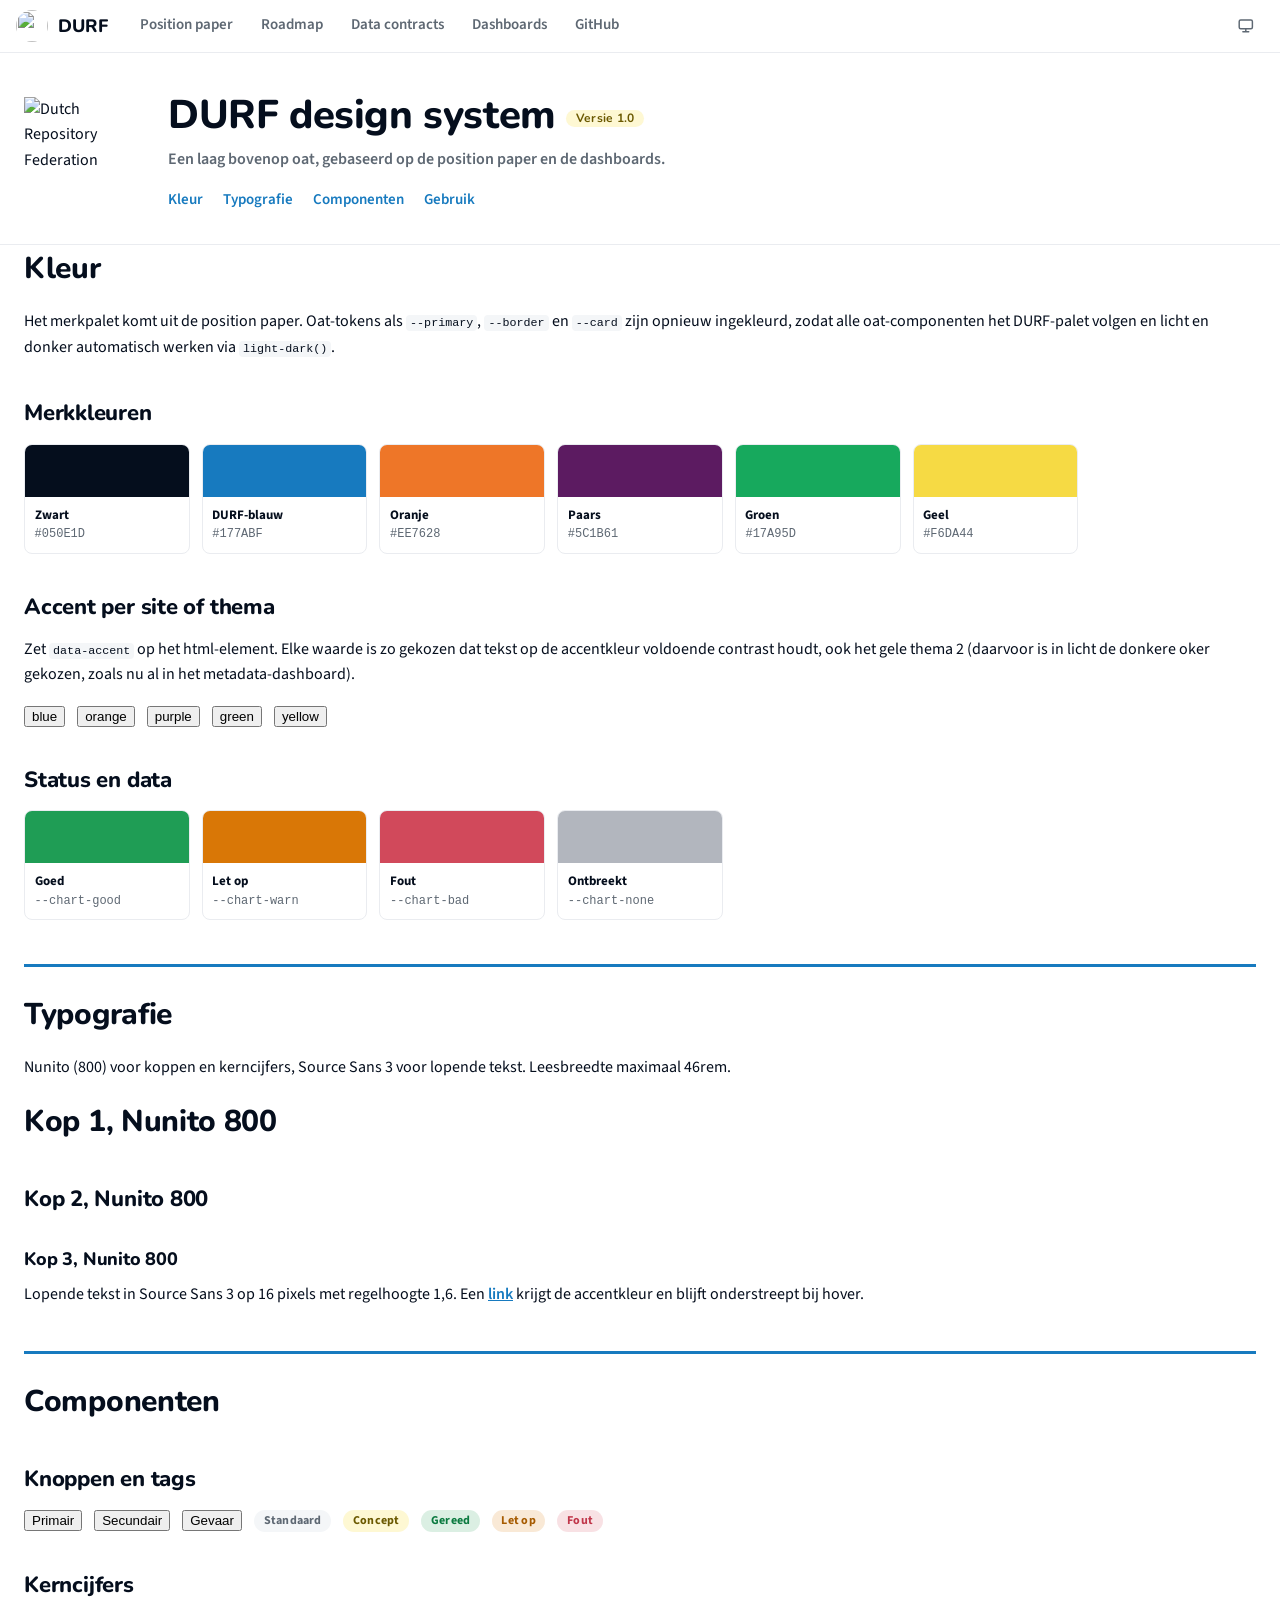
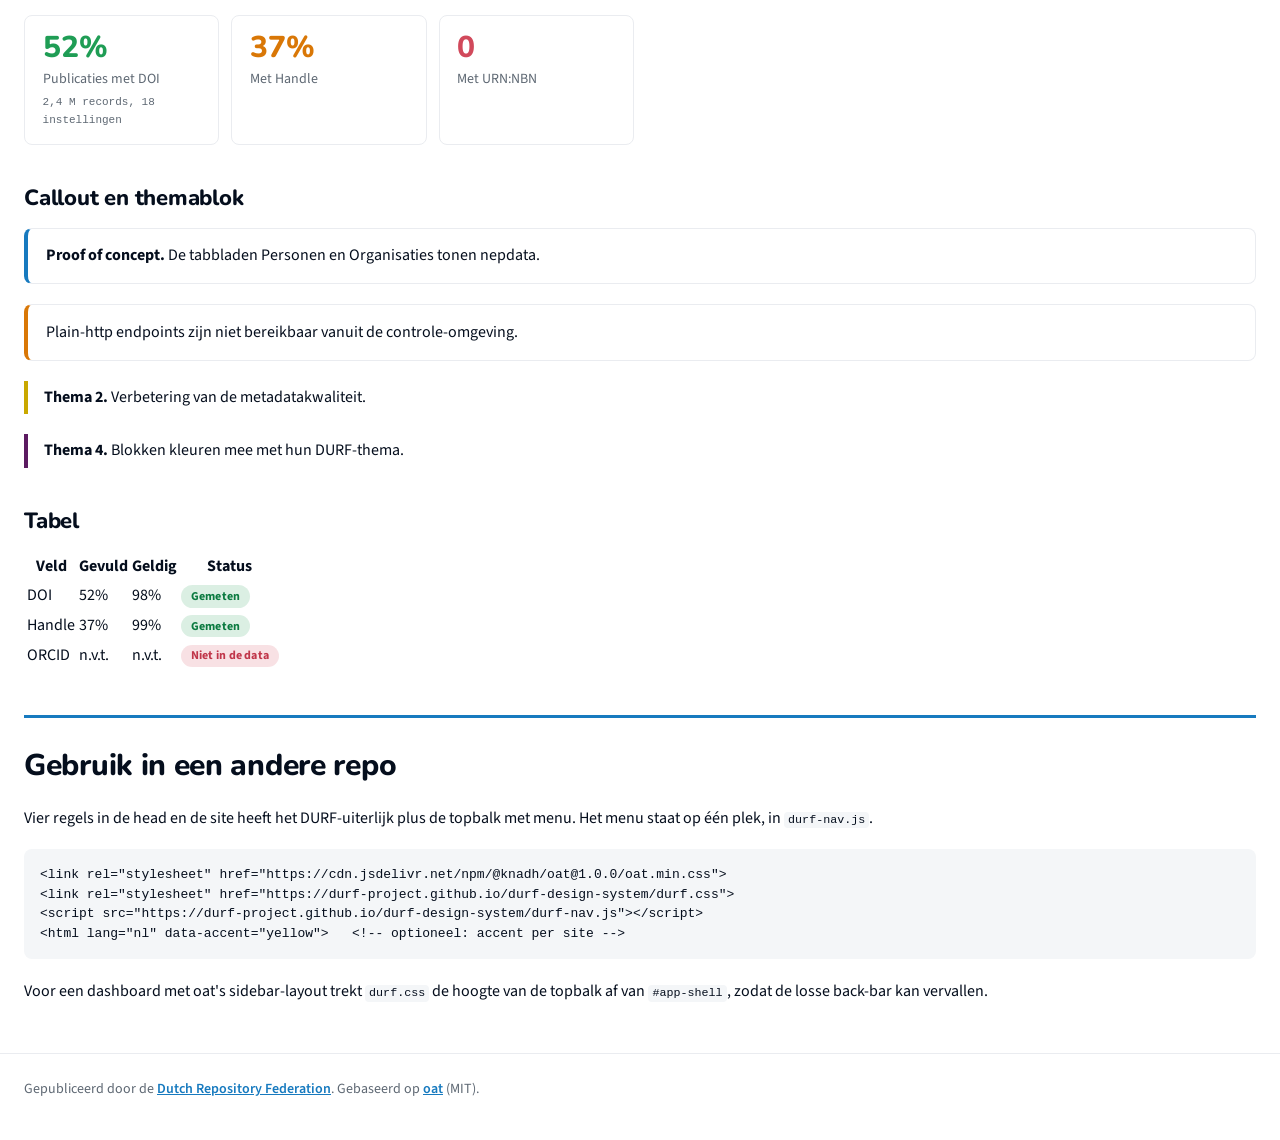
==== index.html @ dc88067e "DURF design system 1.0: tokens, topbar with site menu, docs, EUPL-1.2 Content of the design-system b" ====
<!doctype html>
<html lang="nl" data-accent="blue">
<head>
<meta charset="utf-8">
<meta name="viewport" content="width=device-width, initial-scale=1, viewport-fit=cover">
<meta name="color-scheme" content="light dark">
<title>DURF design system</title>
<link rel="icon" type="image/png" href="https://durf-project.github.io/position-paper/assets/durf-favicon.png">
<link rel="stylesheet" href="https://cdn.jsdelivr.net/npm/@knadh/oat@1.0.0/oat.min.css">
<link rel="stylesheet" href="durf.css">
<script src="durf-nav.js"></script>
<style>
  .swatches { display: grid; grid-template-columns: repeat(auto-fill, minmax(9.5rem, 1fr)); gap: .75rem; margin: 0 0 1.5rem; }
  .sw { border: 1px solid var(--border); border-radius: .5rem; overflow: hidden; background: var(--card); font-size: .8125rem; }
  .sw i { display: block; height: 3.25rem; }
  .sw b { display: block; padding: .5rem .6rem 0; font-weight: 700; }
  .sw span { display: block; padding: 0 .6rem .5rem; color: var(--muted-foreground); font-family: ui-monospace, Consolas, monospace; font-size: .75rem; }
  .row-demo { display: flex; flex-wrap: wrap; gap: .75rem; align-items: center; margin: 0 0 1.25rem; }
  .kpis { display: grid; grid-template-columns: repeat(auto-fill, minmax(11rem, 1fr)); gap: .75rem; margin-bottom: 1.5rem; }
  pre { margin: 0 0 1.25rem; padding: 1rem; overflow-x: auto; background: var(--muted); border-radius: .5rem; font-size: .8125rem; line-height: 1.5; }
  .scroll-x { overflow-x: auto; margin-bottom: 1.5rem; }
  .type-demo p { margin: 0 0 .5rem; }
</style>
</head>
<body>

<header class="durf-page-head">
  <div class="durf-shell">
    <div class="durf-page-head__inner">
      <img class="durf-page-head__logo" src="https://durf-project.github.io/position-paper/assets/durf-logo.svg" alt="Dutch Repository Federation">
      <div class="durf-page-head__text">
        <h1>DURF design system <span class="durf-tag" data-tone="draft">Versie 1.0</span></h1>
        <p class="byline">Een laag bovenop oat, gebaseerd op de position paper en de dashboards.</p>
        <div class="links">
          <a href="#kleur">Kleur</a><a href="#type">Typografie</a><a href="#componenten">Componenten</a><a href="#gebruik">Gebruik</a>
        </div>
      </div>
    </div>
  </div>
</header>

<main class="durf-shell">
<div class="durf-prose" style="max-width:none">

<h1 id="kleur">Kleur</h1>
<p>Het merkpalet komt uit de position paper. Oat-tokens als <code>--primary</code>, <code>--border</code> en <code>--card</code> zijn opnieuw ingekleurd, zodat alle oat-componenten het DURF-palet volgen en licht en donker automatisch werken via <code>light-dark()</code>.</p>

<h2>Merkkleuren</h2>
<div class="swatches">
  <div class="sw"><i style="background:#050E1D"></i><b>Zwart</b><span>#050E1D</span></div>
  <div class="sw"><i style="background:#177ABF"></i><b>DURF-blauw</b><span>#177ABF</span></div>
  <div class="sw"><i style="background:#EE7628"></i><b>Oranje</b><span>#EE7628</span></div>
  <div class="sw"><i style="background:#5C1B61"></i><b>Paars</b><span>#5C1B61</span></div>
  <div class="sw"><i style="background:#17A95D"></i><b>Groen</b><span>#17A95D</span></div>
  <div class="sw"><i style="background:#F6DA44"></i><b>Geel</b><span>#F6DA44</span></div>
</div>

<h2>Accent per site of thema</h2>
<p>Zet <code>data-accent</code> op het html-element. Elke waarde is zo gekozen dat tekst op de accentkleur voldoende contrast houdt, ook het gele thema 2 (daarvoor is in licht de donkere oker gekozen, zoals nu al in het metadata-dashboard).</p>
<div class="row-demo" id="accent-demo">
  <button data-set="blue">blue</button>
  <button data-set="orange">orange</button>
  <button data-set="purple">purple</button>
  <button data-set="green">green</button>
  <button data-set="yellow">yellow</button>
</div>

<h2>Status en data</h2>
<div class="swatches">
  <div class="sw"><i style="background:var(--chart-good)"></i><b>Goed</b><span>--chart-good</span></div>
  <div class="sw"><i style="background:var(--chart-warn)"></i><b>Let op</b><span>--chart-warn</span></div>
  <div class="sw"><i style="background:var(--chart-bad)"></i><b>Fout</b><span>--chart-bad</span></div>
  <div class="sw"><i style="background:var(--chart-none)"></i><b>Ontbreekt</b><span>--chart-none</span></div>
</div>

<h1 id="type">Typografie</h1>
<p>Nunito (800) voor koppen en kerncijfers, Source Sans 3 voor lopende tekst. Leesbreedte maximaal 46rem.</p>
<div class="type-demo">
  <h1 style="margin-top:0;padding-top:0;border-top:0">Kop 1, Nunito 800</h1>
  <h2>Kop 2, Nunito 800</h2>
  <h3>Kop 3, Nunito 800</h3>
  <p>Lopende tekst in Source Sans 3 op 16 pixels met regelhoogte 1,6. Een <a href="#type">link</a> krijgt de accentkleur en blijft onderstreept bij hover.</p>
</div>

<h1 id="componenten">Componenten</h1>

<h2>Knoppen en tags</h2>
<div class="row-demo">
  <button>Primair</button>
  <button class="outline">Secundair</button>
  <button data-variant="danger">Gevaar</button>
  <span class="durf-tag">Standaard</span>
  <span class="durf-tag" data-tone="draft">Concept</span>
  <span class="durf-tag" data-tone="good">Gereed</span>
  <span class="durf-tag" data-tone="warn">Let op</span>
  <span class="durf-tag" data-tone="bad">Fout</span>
</div>

<h2>Kerncijfers</h2>
<div class="kpis">
  <div class="durf-kpi" style="--kpi-color:var(--chart-good)"><div class="value">52%</div><div class="label">Publicaties met DOI</div><div class="check">2,4 M records, 18 instellingen</div></div>
  <div class="durf-kpi" style="--kpi-color:var(--chart-warn)"><div class="value">37%</div><div class="label">Met Handle</div></div>
  <div class="durf-kpi" style="--kpi-color:var(--chart-bad)"><div class="value">0</div><div class="label">Met URN:NBN</div></div>
</div>

<h2>Callout en themablok</h2>
<div class="durf-callout"><p><strong>Proof of concept.</strong> De tabbladen Personen en Organisaties tonen nepdata.</p></div>
<div class="durf-callout" data-tone="warn"><p>Plain-http endpoints zijn niet bereikbaar vanuit de controle-omgeving.</p></div>
<div class="durf-theme-block" data-theme-n="2"><strong>Thema 2.</strong> Verbetering van de metadatakwaliteit.</div>
<div class="durf-theme-block" data-theme-n="4"><strong>Thema 4.</strong> Blokken kleuren mee met hun DURF-thema.</div>

<h2>Tabel</h2>
<div class="scroll-x">
<table>
  <thead><tr><th>Veld</th><th>Gevuld</th><th>Geldig</th><th>Status</th></tr></thead>
  <tbody>
    <tr><td>DOI</td><td>52%</td><td>98%</td><td><span class="durf-tag" data-tone="good">Gemeten</span></td></tr>
    <tr><td>Handle</td><td>37%</td><td>99%</td><td><span class="durf-tag" data-tone="good">Gemeten</span></td></tr>
    <tr><td>ORCID</td><td>n.v.t.</td><td>n.v.t.</td><td><span class="durf-tag" data-tone="bad">Niet in de data</span></td></tr>
  </tbody>
</table>
</div>

<h1 id="gebruik">Gebruik in een andere repo</h1>
<p>Vier regels in de head en de site heeft het DURF-uiterlijk plus de topbalk met menu. Het menu staat op één plek, in <code>durf-nav.js</code>.</p>
<pre>&lt;link rel="stylesheet" href="https://cdn.jsdelivr.net/npm/@knadh/oat@1.0.0/oat.min.css"&gt;
&lt;link rel="stylesheet" href="https://durf-project.github.io/durf-design-system/durf.css"&gt;
&lt;script src="https://durf-project.github.io/durf-design-system/durf-nav.js"&gt;&lt;/script&gt;
&lt;html lang="nl" data-accent="yellow"&gt;   &lt;!-- optioneel: accent per site --&gt;</pre>
<p>Voor een dashboard met oat's sidebar-layout trekt <code>durf.css</code> de hoogte van de topbalk af van <code>#app-shell</code>, zodat de losse back-bar kan vervallen.</p>

</div>
</main>

<footer class="durf-footer">
  <div class="durf-shell">Gepubliceerd door de <a href="https://github.com/durf-project">Dutch Repository Federation</a>. Gebaseerd op <a href="https://oat.ink">oat</a> (MIT).</div>
</footer>

<script>
  document.querySelectorAll('#accent-demo [data-set]').forEach(function (b) {
    b.addEventListener('click', function () { document.documentElement.setAttribute('data-accent', b.dataset.set); });
  });
</script>
</body>
</html>
---- durf.css ----
/* DURF design system v1.0
   Laag bovenop oat (https://oat.ink, @knadh/oat@1.0.0, MIT).
   Laad eerst oat.min.css en daarna dit bestand. Alles hieronder is
   ongelaagd en wint dus van de @layer-regels van oat. */

@import url("https://fonts.googleapis.com/css2?family=Nunito:wght@400;600;700;800&family=Source+Sans+3:wght@400;600;700&display=swap");

/* ---------- 1. Tokens ---------- */
:root {
  color-scheme: light dark;

  /* Merkpalet (zoals in de position paper) */
  --durf-black: #050E1D;
  --durf-blue: #177ABF;
  --durf-orange: #EE7628;
  --durf-purple: #5C1B61;
  --durf-green: #17A95D;
  --durf-yellow: #F6DA44;

  /* Accent per thema: vaste waarde voor vlakken en tekst, met de tekstkleur erop.
     Standaard blauw. Overschrijf met <html data-accent="yellow"> enz. */
  --accent-solid: light-dark(#177ABF, #5BB0EA);
  --accent-on: light-dark(#FFFFFF, #04223A);

  /* Oat-tokens, opnieuw ingekleurd */
  --background: light-dark(#FFFFFF, #0F1218);
  --foreground: light-dark(#050E1D, #E7E9EE);
  --card: light-dark(#FFFFFF, #1A1E26);
  --card-foreground: var(--foreground);
  --primary: var(--accent-solid);
  --primary-foreground: var(--accent-on);
  --secondary: light-dark(#EAECF0, #262A33);
  --secondary-foreground: var(--foreground);
  --muted: light-dark(#F4F6F8, #20242C);
  --muted-foreground: light-dark(#5E6873, #9AA1AD);
  --faint: light-dark(#F9FAFB, #171A21);
  --faint-foreground: light-dark(#8C969F, #6F7785);
  --accent: color-mix(in srgb, var(--accent-solid) 12%, var(--background));
  --border: light-dark(#EAECF0, #2C303A);
  --input: light-dark(#CDD0D5, #3A3F4A);
  --ring: var(--accent-solid);
  --danger: light-dark(#C0364A, #EF6572);
  --success: light-dark(#0B7A40, #4CC585);
  --warning: light-dark(#A65B00, #F0A742);

  /* Extra tokens */
  --surface: light-dark(#F4F6F8, #14161B);          /* app-achtergrond achter kaarten */
  --link: light-dark(#177ABF, #5BB0EA);
  --durf-yellow-wash: light-dark(#FEF8D3, #2D2914);

  /* Datakleuren voor grafieken en statussen */
  --chart-good: light-dark(#1F9D55, #3EC46D);
  --chart-warn: light-dark(#D97706, #F0A742);
  --chart-bad: light-dark(#D1495B, #EF6572);
  --chart-none: light-dark(#B2B6BE, #4A505C);
  --chart-grid: light-dark(#EAECF0, #262A33);

  /* Typografie */
  --font-sans: "Source Sans 3", "Source Sans Pro", system-ui, -apple-system, "Segoe UI", sans-serif;
  --font-heading: Nunito, "Source Sans 3", sans-serif;

  /* Layout */
  --topbar-h: 3.25rem;
  --reading-width: 46rem;
  --page-width: 80rem;
}

:root[data-theme="light"] { color-scheme: light; }
:root[data-theme="dark"]  { color-scheme: dark; }

/* Accenten per DURF-thema. Kies er één per site of pagina. */
:root[data-accent="blue"]   { --accent-solid: light-dark(#177ABF, #5BB0EA); --accent-on: light-dark(#FFFFFF, #04223A); }
:root[data-accent="orange"] { --accent-solid: light-dark(#B85410, #F29A5E); --accent-on: light-dark(#FFFFFF, #2A1204); }
:root[data-accent="purple"] { --accent-solid: light-dark(#5C1B61, #D9A3DE); --accent-on: light-dark(#FFFFFF, #2A0D2D); }
:root[data-accent="green"]  { --accent-solid: light-dark(#0B7A40, #4CC585); --accent-on: light-dark(#FFFFFF, #04210F); }
:root[data-accent="yellow"] { --accent-solid: light-dark(#8C6E00, #F6DA44); --accent-on: light-dark(#FFFFFF, #1A1600); }

/* ---------- 2. Basis ---------- */
[hidden] { display: none !important; }
html { scroll-behavior: smooth; scroll-padding-top: calc(var(--topbar-h) + 1rem); }
body {
  margin: 0;
  background: var(--background);
  color: var(--foreground);
  font-family: var(--font-sans);
  line-height: 1.6;
  -webkit-font-smoothing: antialiased;
}
h1, h2, h3, h4 { font-family: var(--font-heading); font-weight: 800; letter-spacing: -0.01em; }
a { color: var(--link); }
a:hover { text-decoration-thickness: 2px; }
:focus-visible { outline: 2px solid var(--ring); outline-offset: 2px; }
@media (prefers-reduced-motion: reduce) { html { scroll-behavior: auto; } * { transition: none !important; } }

.durf-shell { max-width: var(--page-width); margin-inline: auto; padding-inline: 1.5rem; }
.durf-shell.narrow { max-width: calc(var(--reading-width) + 3rem); }
body.app { background: var(--surface); }

/* ---------- 3. Topbalk met sitemenu ---------- */
.durf-topbar {
  position: sticky; top: 0; z-index: 100;
  background: var(--card);
  border-bottom: 1px solid var(--border);
}
.durf-topbar__inner {
  display: flex; align-items: center; gap: 1.25rem;
  height: var(--topbar-h);
  max-width: var(--page-width); margin-inline: auto; padding-inline: 1rem;
}
.durf-topbar__brand {
  display: inline-flex; align-items: center; gap: .6rem;
  font-family: var(--font-heading); font-weight: 800; font-size: 1.125rem;
  color: var(--foreground); text-decoration: none; flex: 0 0 auto;
}
.durf-topbar__brand img { width: 2rem; height: 2rem; border-radius: 50%; display: block; }
.durf-topbar__nav { display: flex; align-items: stretch; align-self: stretch; gap: .25rem; margin: 0; padding: 0; list-style: none; }
.durf-topbar__nav li { display: flex; margin: 0; padding: 0; }
.durf-topbar__nav a {
  display: inline-flex; align-items: center; padding: 0 .75rem;
  color: var(--muted-foreground); font-weight: 600; font-size: .9375rem; text-decoration: none;
  border-bottom: 3px solid transparent; margin-bottom: -1px;
}
.durf-topbar__nav a:hover { color: var(--foreground); }
.durf-topbar__nav a[aria-current="page"] { color: var(--foreground); border-bottom-color: var(--accent-solid); }
.durf-topbar__spacer { flex: 1; }
.durf-topbar__btn {
  display: inline-grid; place-items: center; width: 2.25rem; height: 2.25rem; padding: 0;
  background: transparent; color: var(--muted-foreground);
  border: 1px solid transparent; border-radius: .5rem; cursor: pointer;
}
.durf-topbar__btn:hover { background: var(--muted); color: var(--foreground); }
.durf-topbar__btn svg { width: 1.1rem; height: 1.1rem; }
.durf-topbar__menu-btn { display: none; }

@media (max-width: 52rem) {
  .durf-topbar__menu-btn { display: inline-grid; }
  .durf-topbar__nav {
    display: none; position: absolute; inset: var(--topbar-h) 0 auto 0;
    flex-direction: column; gap: 0; padding: .5rem 1rem 1rem;
    background: var(--card); border-bottom: 1px solid var(--border);
  }
  .durf-topbar[data-open] .durf-topbar__nav { display: flex; }
  .durf-topbar__nav li { display: block; width: 100%; }
  .durf-topbar__nav a { display: flex; padding: .75rem .25rem; border-bottom: 1px solid var(--border); margin: 0; }
  .durf-topbar__nav a[aria-current="page"] { border-bottom-color: var(--border); color: var(--accent-solid); }
}
html[data-embed] .durf-topbar { display: none; }

/* Voor oat's sidebar-layout: trek de balk van de hoogte af */
body[data-sidebar-layout] #app-shell,
.app-shell { height: calc(100dvh - var(--topbar-h)); }

/* ---------- 4. Paginakop ---------- */
.durf-page-head { border-bottom: 1px solid var(--border); padding-block: 2.5rem 2rem; }
.durf-page-head__inner { display: flex; flex-wrap: wrap; align-items: center; gap: 2rem; }
.durf-page-head__logo { width: 7rem; height: 7rem; flex: 0 0 auto; }
.durf-page-head__text { flex: 1 1 20rem; min-width: 0; }
.durf-page-head h1 { margin: 0; font-size: clamp(1.875rem, 1.5rem + 1.5vw, 2.5rem); line-height: 1.1; }
.durf-page-head .byline { margin: .6rem 0 0; color: var(--muted-foreground); font-weight: 600; }
.durf-page-head .links { margin-top: 1rem; display: flex; flex-wrap: wrap; gap: .5rem 1.25rem; font-size: .9375rem; font-weight: 600; }
.durf-page-head .links a { text-decoration: none; }
.durf-page-head .links a:hover { text-decoration: underline; }

/* Compacte kop voor dashboards */
.durf-page-head.compact { padding-block: 1.25rem; }
.durf-page-head.compact h1 { font-size: 1.5rem; }

/* ---------- 5. Status-tag ---------- */
.durf-tag {
  display: inline-block; padding: .1rem .6rem; border-radius: 999px;
  font-size: .75rem; font-weight: 700; letter-spacing: .02em; vertical-align: middle;
  background: var(--muted); color: var(--muted-foreground);
}
.durf-tag[data-tone="draft"] { background: var(--durf-yellow-wash); color: light-dark(#6B5900, #E8D67A); }
.durf-tag[data-tone="good"]  { background: color-mix(in srgb, var(--chart-good) 16%, transparent); color: var(--success); }
.durf-tag[data-tone="warn"]  { background: color-mix(in srgb, var(--chart-warn) 16%, transparent); color: var(--warning); }
.durf-tag[data-tone="bad"]   { background: color-mix(in srgb, var(--chart-bad) 16%, transparent); color: var(--danger); }

/* ---------- 6. Leesbare tekst ---------- */
.durf-prose { max-width: var(--reading-width); }
.durf-prose h1 { font-size: 1.875rem; margin: 2.75rem 0 1rem; padding-top: 1.5rem; border-top: 3px solid var(--accent-solid); }
.durf-prose > h1:first-child { margin-top: 0; padding-top: 0; border-top: 0; }
.durf-prose h2 { font-size: 1.375rem; margin: 2.25rem 0 .75rem; }
.durf-prose h3 { font-size: 1.125rem; margin: 1.75rem 0 .5rem; }
.durf-prose p, .durf-prose ul, .durf-prose ol { margin: 0 0 1.1rem; }
.durf-prose ul, .durf-prose ol { padding-left: 1.5rem; }
.durf-prose li { margin-bottom: .4rem; }
.durf-prose a { font-weight: 600; }
.durf-prose img { max-width: 100%; height: auto; border: 1px solid var(--border); border-radius: .5rem; }
.durf-prose blockquote { margin: 0 0 1.1rem; padding: .25rem 0 .25rem 1rem; border-left: 3px solid var(--border); color: var(--muted-foreground); }
.durf-prose code { font-size: .9em; padding: .1em .35em; border-radius: .25rem; background: var(--muted); }

/* ---------- 7. Kaarten, kerncijfers, callouts ---------- */
.durf-card { background: var(--card); border: 1px solid var(--border); border-radius: .5rem; padding: 1rem 1.25rem; }
.durf-kpi { background: var(--card); border: 1px solid var(--border); border-radius: .5rem; padding: .9rem 1.1rem; }
.durf-kpi .value { font-family: var(--font-heading); font-weight: 800; font-size: 1.875rem; line-height: 1.1; color: var(--kpi-color, var(--foreground)); }
.durf-kpi .label { margin-top: .25rem; font-size: .875rem; color: var(--muted-foreground); }
.durf-kpi .check { margin-top: .25rem; font-family: ui-monospace, Consolas, monospace; font-size: .6875rem; color: var(--muted-foreground); overflow-wrap: anywhere; }

.durf-callout {
  margin: 0 0 1.25rem; padding: .9rem 1.1rem;
  border: 1px solid var(--border); border-left: 4px solid var(--callout-color, var(--accent-solid));
  border-radius: .5rem; background: var(--card);
}
.durf-callout > :last-child { margin-bottom: 0; }
.durf-callout[data-tone="good"] { --callout-color: var(--chart-good); }
.durf-callout[data-tone="warn"] { --callout-color: var(--chart-warn); }
.durf-callout[data-tone="bad"]  { --callout-color: var(--chart-bad); }

/* Themablok: kleurt mee met het DURF-thema */
.durf-theme-block { border-left: 4px solid var(--theme-color, var(--accent-solid)); padding: .25rem 0 .25rem 1rem; margin: 0 0 1.25rem; }
[data-theme-n="1"] { --theme-color: var(--durf-blue); }
[data-theme-n="2"] { --theme-color: light-dark(#C9A800, #F6DA44); }
[data-theme-n="3"] { --theme-color: var(--durf-orange); }
[data-theme-n="4"] { --theme-color: var(--durf-purple); }
[data-theme-n="5"] { --theme-color: var(--durf-green); }

/* ---------- 8. Voet ---------- */
.durf-footer { margin-top: 3rem; padding-block: 1.5rem 2.5rem; border-top: 1px solid var(--border); color: var(--muted-foreground); font-size: .875rem; }
.durf-footer a { font-weight: 600; }
html[data-embed] .durf-footer, html[data-embed] .durf-page-head { display: none; }
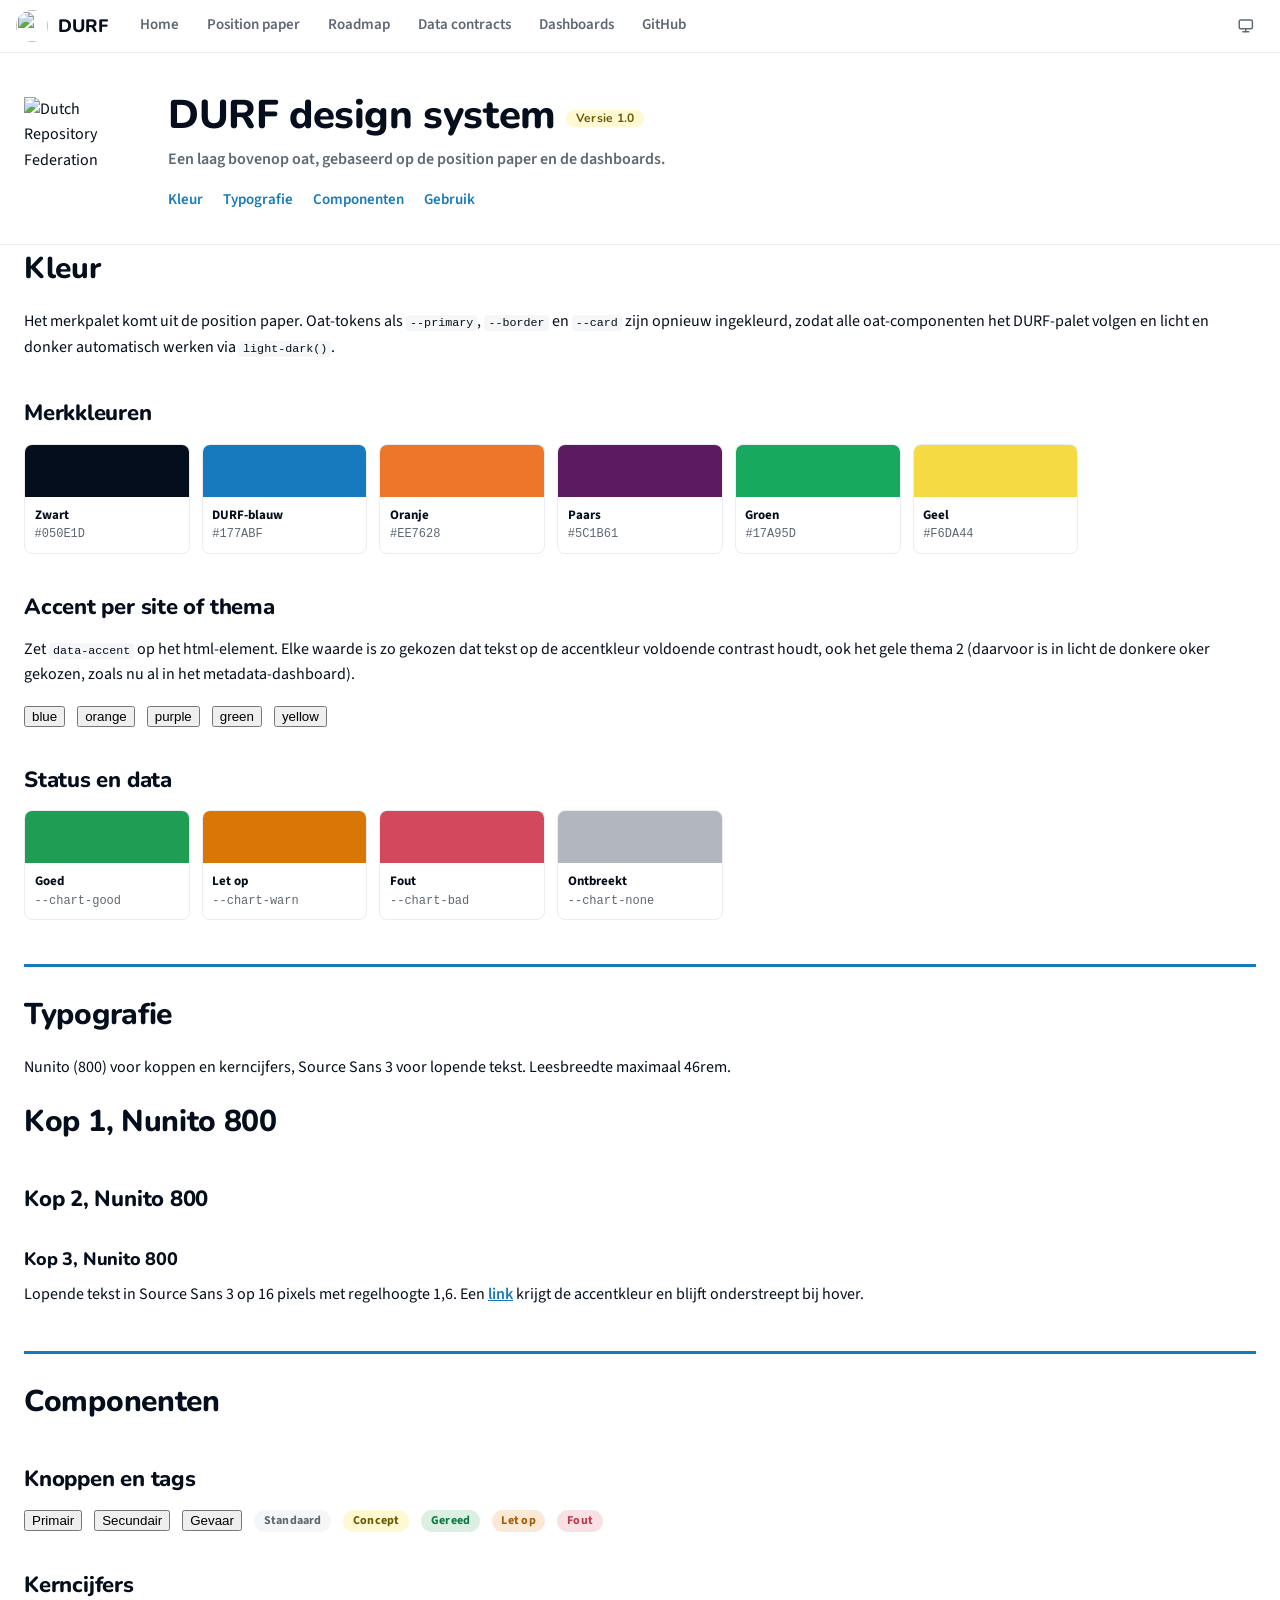
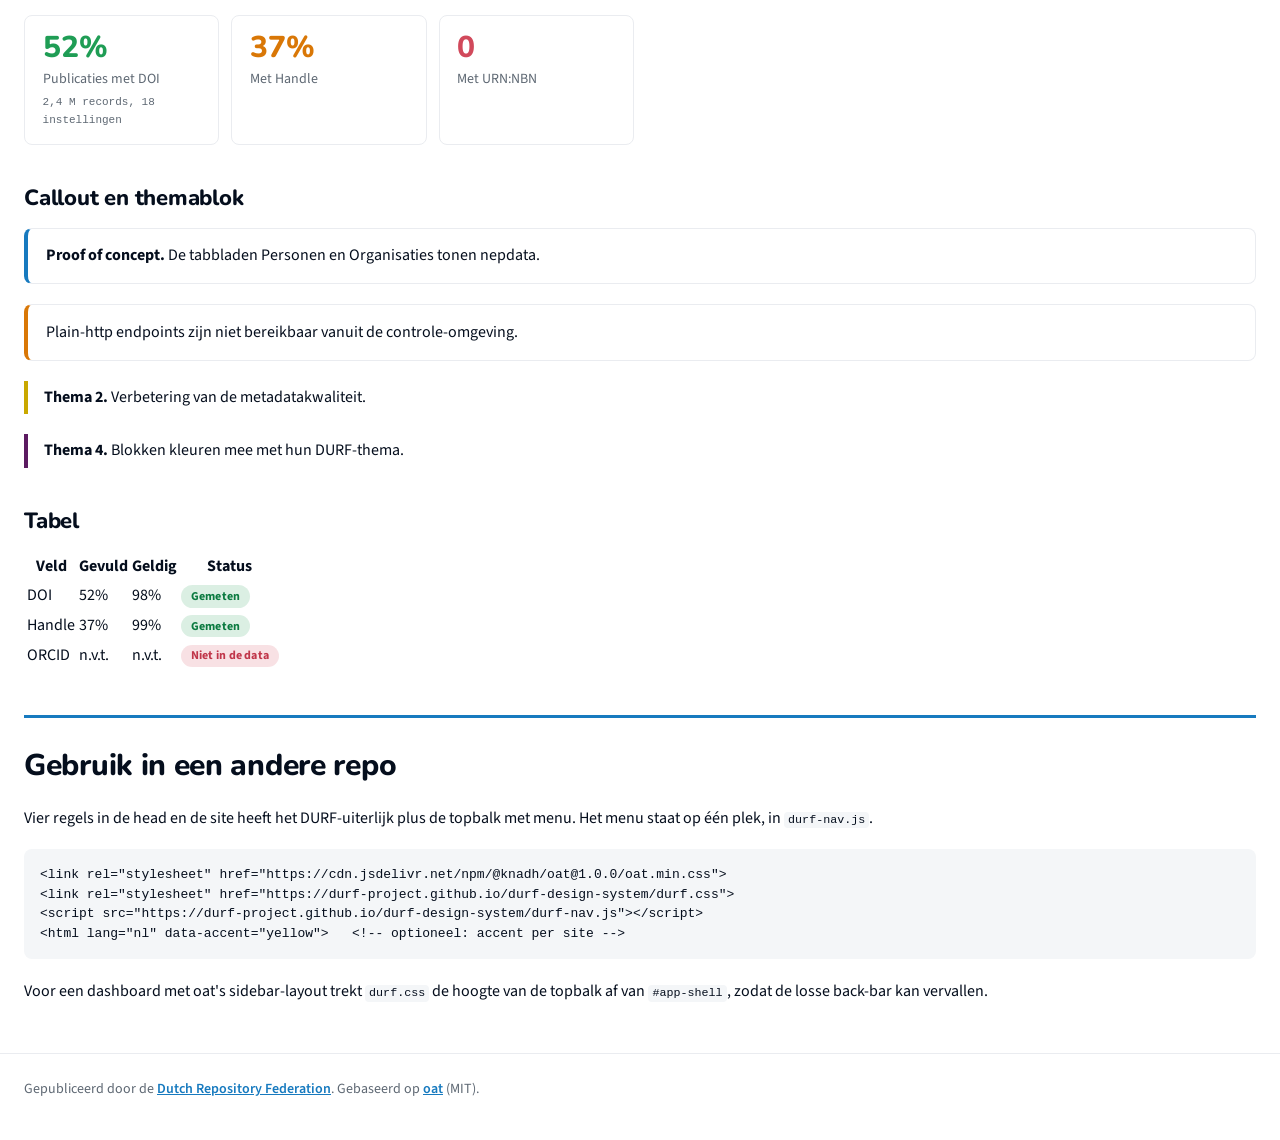
==== commit ecf2f441: "Home: logo links to durf-project.github.io, assets from project-page The DURF logo in the topbar lin" ====
--- a/index.html
+++ b/index.html
@@ -5,7 +5,7 @@
 <meta name="viewport" content="width=device-width, initial-scale=1, viewport-fit=cover">
 <meta name="color-scheme" content="light dark">
 <title>DURF design system</title>
-<link rel="icon" type="image/png" href="https://durf-project.github.io/position-paper/assets/durf-favicon.png">
+<link rel="icon" type="image/png" href="https://durf-project.github.io/project-page/assets/durf-favicon.png">
 <link rel="stylesheet" href="https://cdn.jsdelivr.net/npm/@knadh/oat@1.0.0/oat.min.css">
 <link rel="stylesheet" href="durf.css">
 <script src="durf-nav.js"></script>
@@ -27,7 +27,7 @@
 <header class="durf-page-head">
   <div class="durf-shell">
     <div class="durf-page-head__inner">
-      <img class="durf-page-head__logo" src="https://durf-project.github.io/position-paper/assets/durf-logo.svg" alt="Dutch Repository Federation">
+      <img class="durf-page-head__logo" src="https://durf-project.github.io/project-page/assets/durf-logo.svg" alt="Dutch Repository Federation">
       <div class="durf-page-head__text">
         <h1>DURF design system <span class="durf-tag" data-tone="draft">Versie 1.0</span></h1>
         <p class="byline">Een laag bovenop oat, gebaseerd op de position paper en de dashboards.</p>
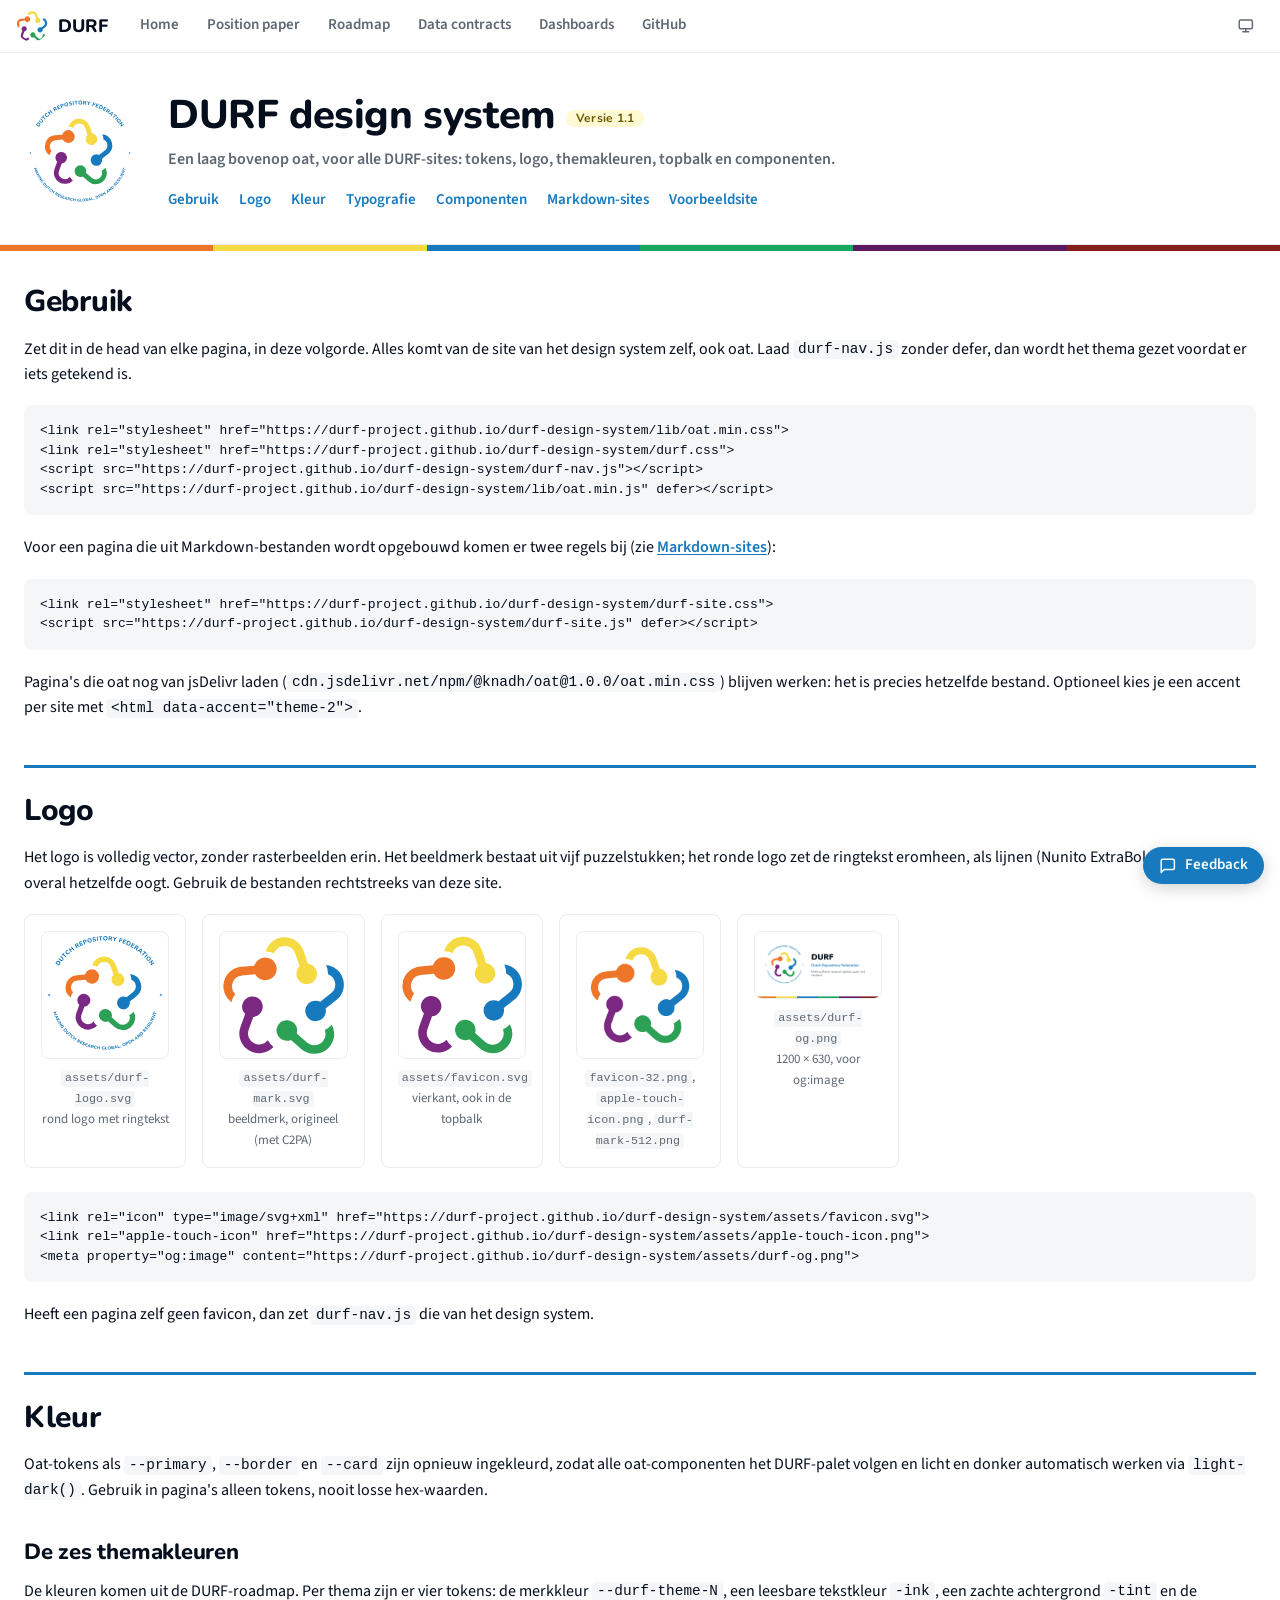
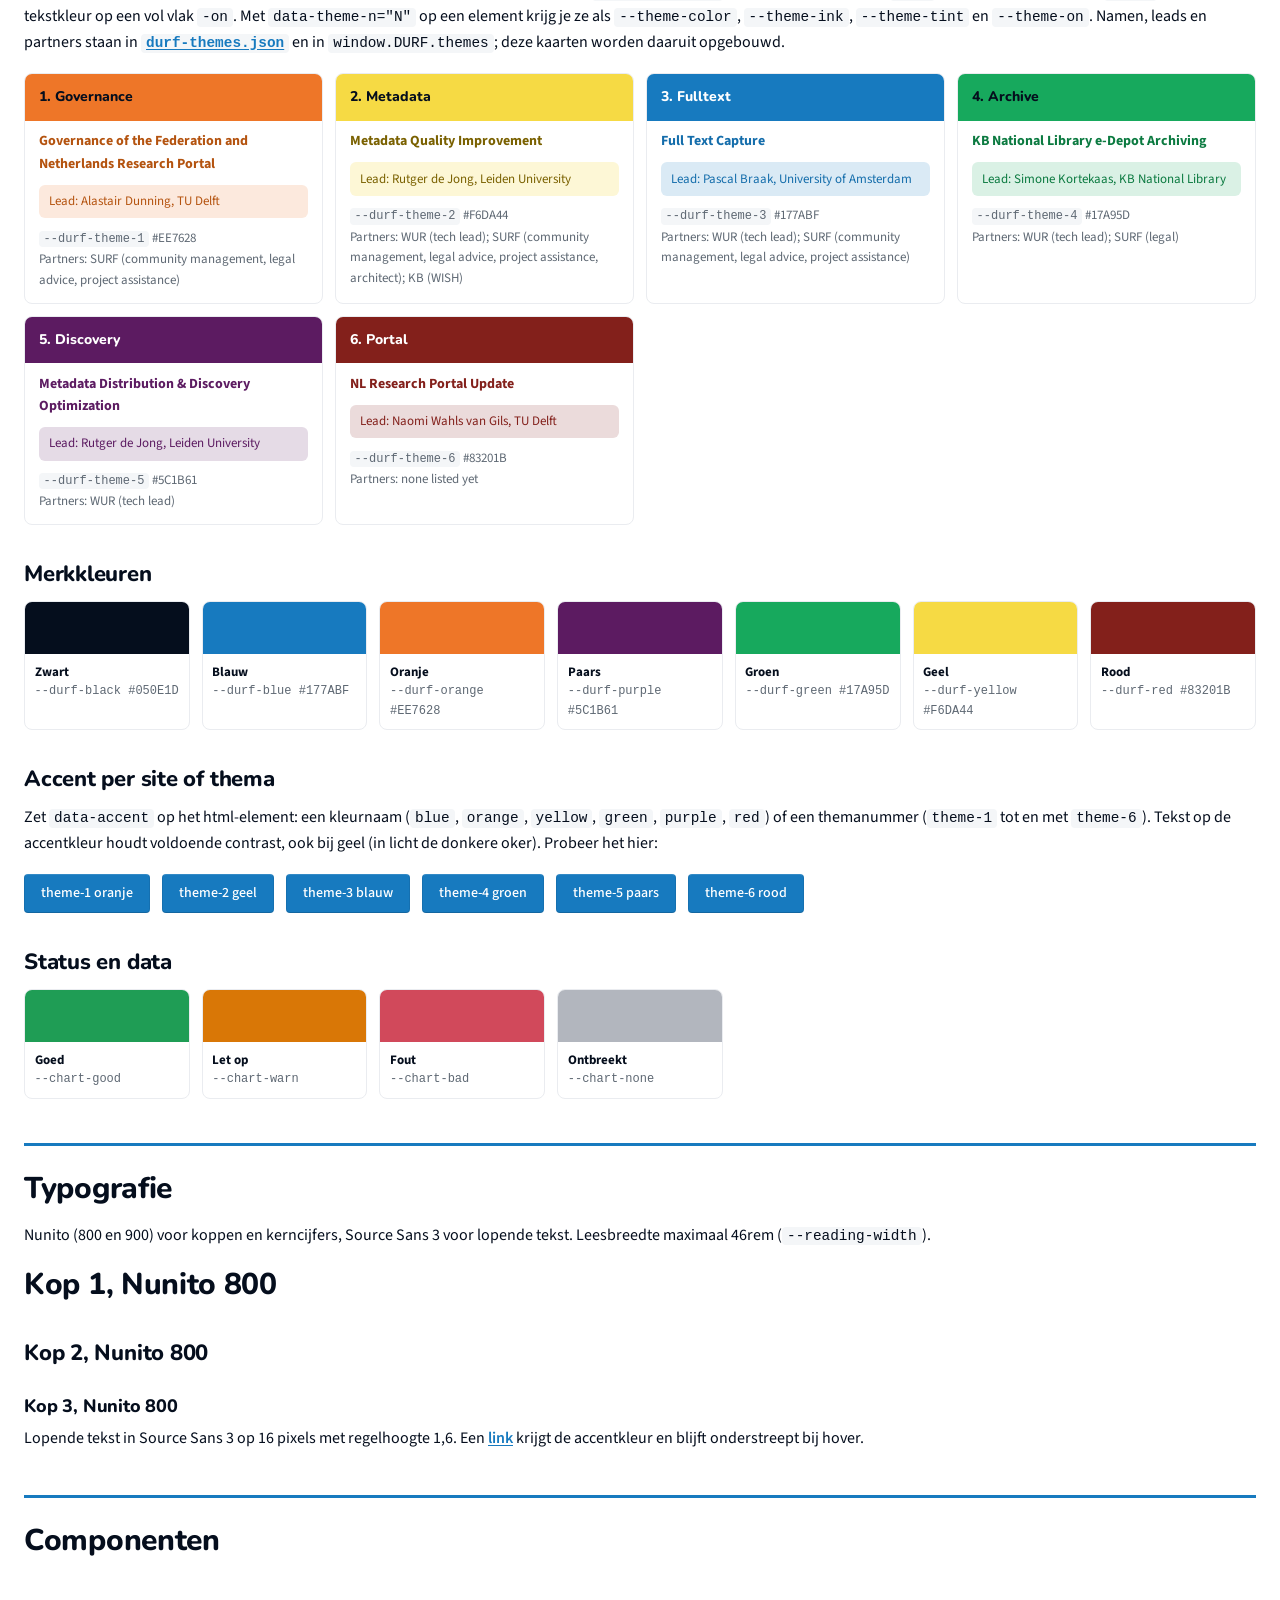
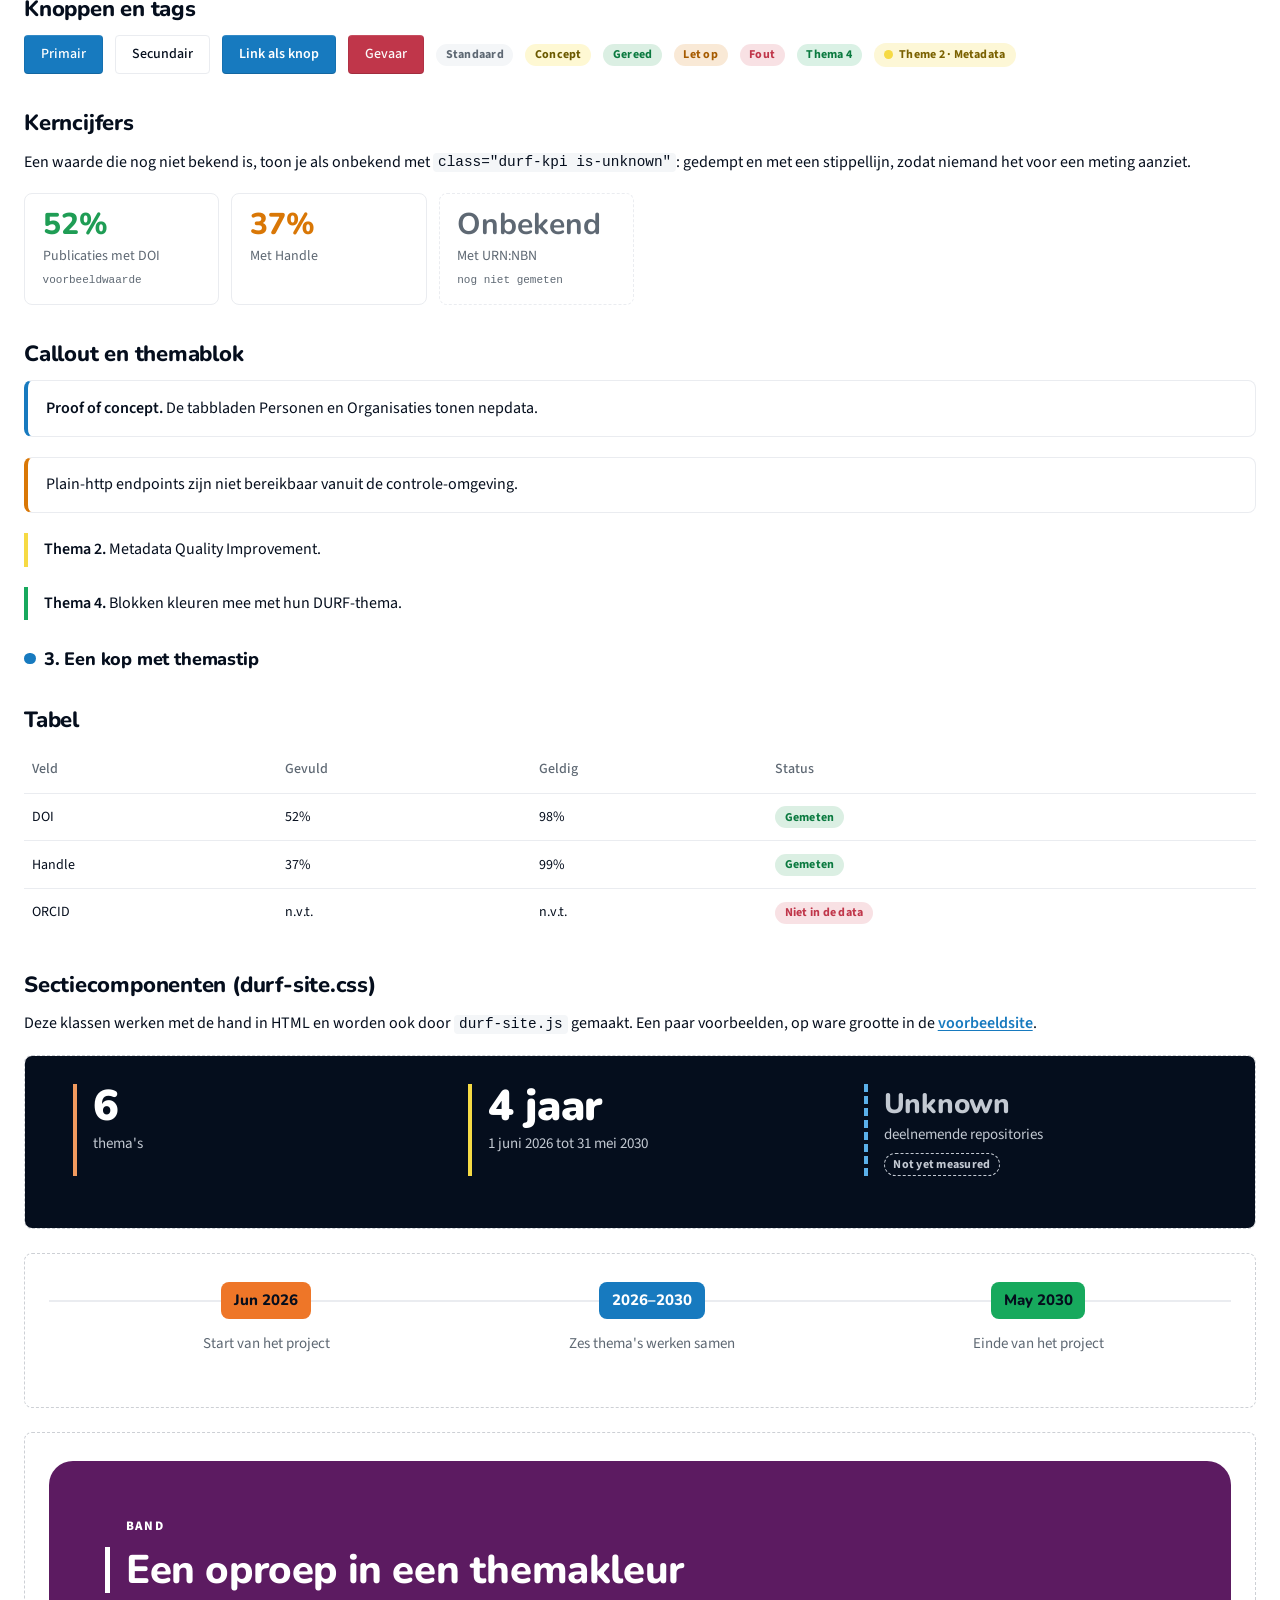
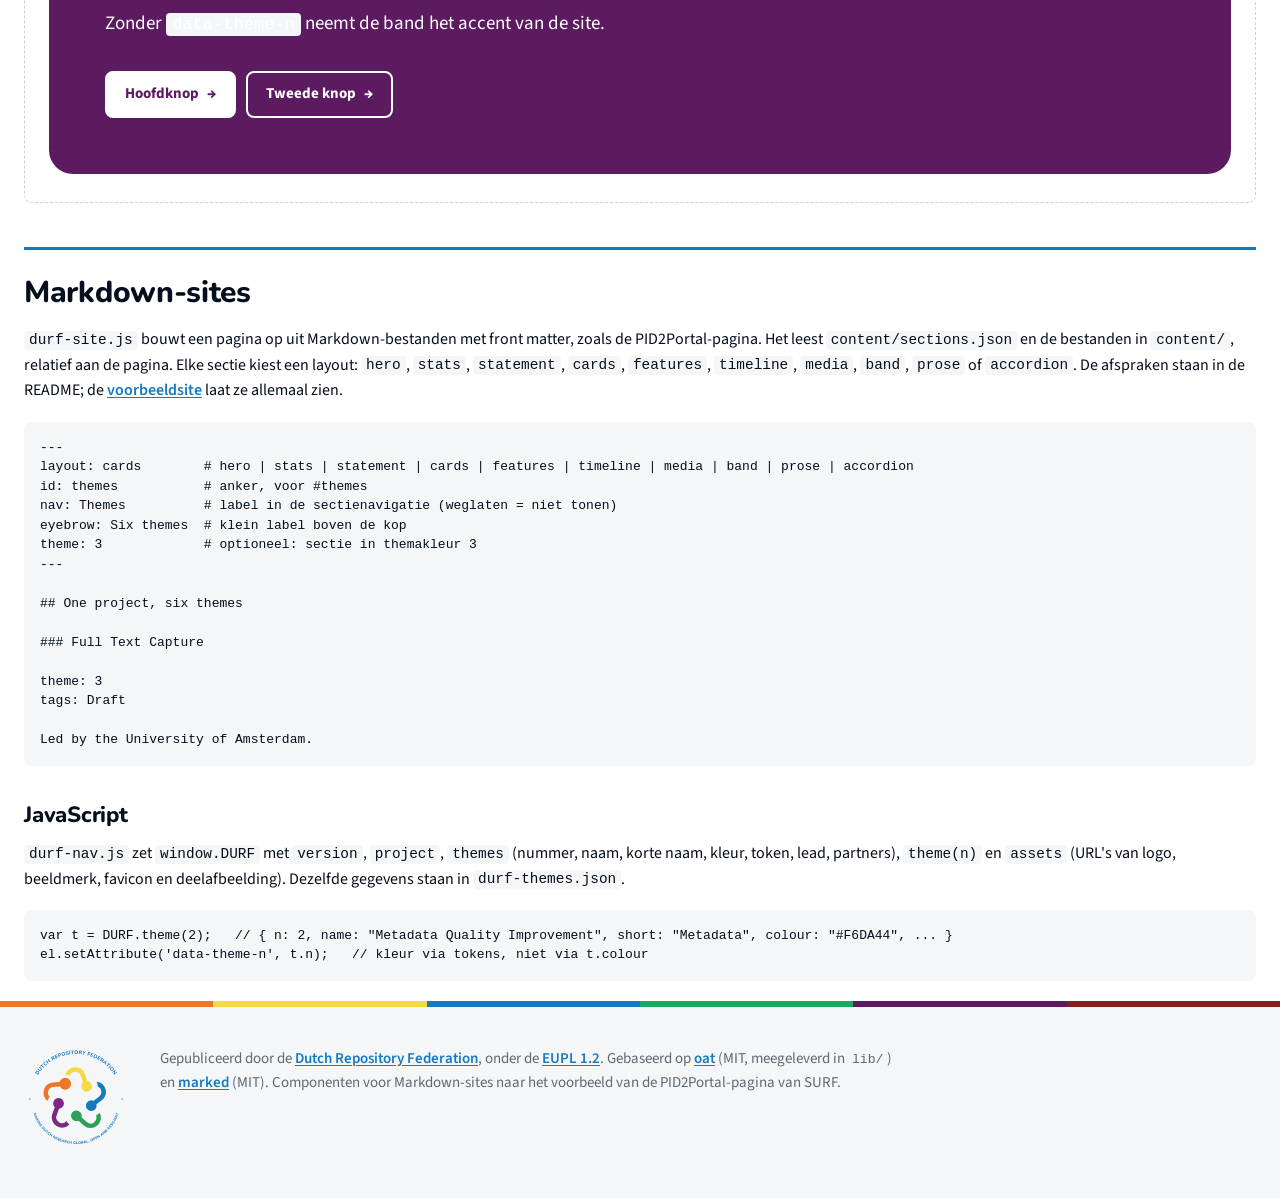
==== commit 1ff4d25f: "Design system v1.1: vector logo, theme tokens, vendored Oat, site components - Vendor Oat UI 1.0.0 (" ====
--- a/index.html
+++ b/index.html
@@ -5,21 +5,42 @@
 <meta name="viewport" content="width=device-width, initial-scale=1, viewport-fit=cover">
 <meta name="color-scheme" content="light dark">
 <title>DURF design system</title>
-<link rel="icon" type="image/png" href="https://durf-project.github.io/project-page/assets/durf-favicon.png">
-<link rel="stylesheet" href="https://cdn.jsdelivr.net/npm/@knadh/oat@1.0.0/oat.min.css">
+<meta name="description" content="Het DURF design system: tokens, logo, themakleuren, topbalk en componenten voor alle DURF-sites.">
+<meta property="og:title" content="DURF design system">
+<meta property="og:image" content="https://durf-project.github.io/durf-design-system/assets/durf-og.png">
+<link rel="icon" type="image/svg+xml" href="assets/favicon.svg">
+<link rel="icon" type="image/png" sizes="32x32" href="assets/favicon-32.png">
+<link rel="apple-touch-icon" href="assets/apple-touch-icon.png">
+<link rel="stylesheet" href="lib/oat.min.css">
 <link rel="stylesheet" href="durf.css">
+<link rel="stylesheet" href="durf-site.css">
 <script src="durf-nav.js"></script>
+<script src="lib/oat.min.js" defer></script>
 <style>
   .swatches { display: grid; grid-template-columns: repeat(auto-fill, minmax(9.5rem, 1fr)); gap: .75rem; margin: 0 0 1.5rem; }
   .sw { border: 1px solid var(--border); border-radius: .5rem; overflow: hidden; background: var(--card); font-size: .8125rem; }
   .sw i { display: block; height: 3.25rem; }
   .sw b { display: block; padding: .5rem .6rem 0; font-weight: 700; }
-  .sw span { display: block; padding: 0 .6rem .5rem; color: var(--muted-foreground); font-family: ui-monospace, Consolas, monospace; font-size: .75rem; }
+  .sw span { display: block; padding: 0 .6rem .5rem; color: var(--muted-foreground); font-family: ui-monospace, Consolas, monospace; font-size: .75rem; overflow-wrap: anywhere; }
+  .themes { display: grid; grid-template-columns: repeat(auto-fill, minmax(15rem, 1fr)); gap: .75rem; margin: 0 0 1.5rem; }
+  .th { border: 1px solid var(--border); border-radius: .5rem; overflow: hidden; background: var(--card); font-size: .875rem; }
+  .th .fill { padding: .75rem .9rem; background: var(--theme-color); color: var(--theme-on); font-family: var(--font-heading); font-weight: 800; }
+  .th .ink { padding: .6rem .9rem 0; color: var(--theme-ink); font-weight: 700; }
+  .th .tint { margin: .6rem .9rem; padding: .4rem .6rem; border-radius: .375rem; background: var(--theme-tint); color: var(--theme-ink); font-size: .8125rem; }
+  .th .meta { padding: 0 .9rem .75rem; color: var(--muted-foreground); font-size: .8125rem; }
+  .th code { font-size: .75rem; }
   .row-demo { display: flex; flex-wrap: wrap; gap: .75rem; align-items: center; margin: 0 0 1.25rem; }
   .kpis { display: grid; grid-template-columns: repeat(auto-fill, minmax(11rem, 1fr)); gap: .75rem; margin-bottom: 1.5rem; }
   pre { margin: 0 0 1.25rem; padding: 1rem; overflow-x: auto; background: var(--muted); border-radius: .5rem; font-size: .8125rem; line-height: 1.5; }
   .scroll-x { overflow-x: auto; margin-bottom: 1.5rem; }
   .type-demo p { margin: 0 0 .5rem; }
+  .logos { display: grid; grid-template-columns: repeat(auto-fill, minmax(10rem, 1fr)); gap: 1rem; margin: 0 0 1.5rem; }
+  .logos figure { margin: 0; padding: 1rem; border: 1px solid var(--border); border-radius: .5rem; background: var(--card); text-align: center; }
+  .logos img { width: 100%; max-width: 9rem; height: auto; aspect-ratio: 1; object-fit: contain; display: block; margin: 0 auto .5rem; }
+  .logos figure.wide img { aspect-ratio: auto; max-width: 100%; }
+  .logos figcaption { font-size: .8125rem; color: var(--muted-foreground); }
+  .demo-frame { margin: 0 0 1.5rem; border: 1px dashed var(--input); border-radius: .5rem; overflow: hidden; }
+  .demo-frame > .durf-section { padding-block: 1.75rem; }
 </style>
 </head>
 <body>
@@ -27,42 +48,74 @@
 <header class="durf-page-head">
   <div class="durf-shell">
     <div class="durf-page-head__inner">
-      <img class="durf-page-head__logo" src="https://durf-project.github.io/project-page/assets/durf-logo.svg" alt="Dutch Repository Federation">
+      <img class="durf-page-head__logo" src="assets/durf-logo.svg" alt="Dutch Repository Federation">
       <div class="durf-page-head__text">
-        <h1>DURF design system <span class="durf-tag" data-tone="draft">Versie 1.0</span></h1>
-        <p class="byline">Een laag bovenop oat, gebaseerd op de position paper en de dashboards.</p>
+        <h1>DURF design system <span class="durf-tag" data-tone="draft">Versie 1.1</span></h1>
+        <p class="byline">Een laag bovenop oat, voor alle DURF-sites: tokens, logo, themakleuren, topbalk en componenten.</p>
         <div class="links">
-          <a href="#kleur">Kleur</a><a href="#type">Typografie</a><a href="#componenten">Componenten</a><a href="#gebruik">Gebruik</a>
+          <a href="#gebruik">Gebruik</a><a href="#logo">Logo</a><a href="#kleur">Kleur</a><a href="#type">Typografie</a><a href="#componenten">Componenten</a><a href="#site">Markdown-sites</a><a href="examples/site-demo/">Voorbeeldsite</a>
         </div>
       </div>
     </div>
   </div>
 </header>
+<div class="durf-colour-strip" aria-hidden="true"></div>
 
 <main class="durf-shell">
 <div class="durf-prose" style="max-width:none">
 
+<h1 id="gebruik">Gebruik</h1>
+<p>Zet dit in de head van elke pagina, in deze volgorde. Alles komt van de site van het design system zelf, ook oat. Laad <code>durf-nav.js</code> zonder defer, dan wordt het thema gezet voordat er iets getekend is.</p>
+<pre>&lt;link rel="stylesheet" href="https://durf-project.github.io/durf-design-system/lib/oat.min.css"&gt;
+&lt;link rel="stylesheet" href="https://durf-project.github.io/durf-design-system/durf.css"&gt;
+&lt;script src="https://durf-project.github.io/durf-design-system/durf-nav.js"&gt;&lt;/script&gt;
+&lt;script src="https://durf-project.github.io/durf-design-system/lib/oat.min.js" defer&gt;&lt;/script&gt;</pre>
+<p>Voor een pagina die uit Markdown-bestanden wordt opgebouwd komen er twee regels bij (zie <a href="#site">Markdown-sites</a>):</p>
+<pre>&lt;link rel="stylesheet" href="https://durf-project.github.io/durf-design-system/durf-site.css"&gt;
+&lt;script src="https://durf-project.github.io/durf-design-system/durf-site.js" defer&gt;&lt;/script&gt;</pre>
+<p>Pagina's die oat nog van jsDelivr laden (<code>cdn.jsdelivr.net/npm/@knadh/oat@1.0.0/oat.min.css</code>) blijven werken: het is precies hetzelfde bestand. Optioneel kies je een accent per site met <code>&lt;html data-accent="theme-2"&gt;</code>.</p>
+
+<h1 id="logo">Logo</h1>
+<p>Het logo is volledig vector, zonder rasterbeelden erin. Het beeldmerk bestaat uit vijf puzzelstukken; het ronde logo zet de ringtekst eromheen, als lijnen (Nunito ExtraBold), zodat het overal hetzelfde oogt. Gebruik de bestanden rechtstreeks van deze site.</p>
+<div class="logos">
+  <figure><img src="assets/durf-logo.svg" alt="Het ronde DURF-logo"><figcaption><code>assets/durf-logo.svg</code><br>rond logo met ringtekst</figcaption></figure>
+  <figure><img src="assets/durf-mark.svg" alt="Het DURF-beeldmerk"><figcaption><code>assets/durf-mark.svg</code><br>beeldmerk, origineel (met C2PA)</figcaption></figure>
+  <figure><img src="assets/favicon.svg" alt="Favicon"><figcaption><code>assets/favicon.svg</code><br>vierkant, ook in de topbalk</figcaption></figure>
+  <figure><img src="assets/apple-touch-icon.png" alt="App-icoon"><figcaption><code>favicon-32.png</code>, <code>apple-touch-icon.png</code>, <code>durf-mark-512.png</code></figcaption></figure>
+  <figure class="wide"><img src="assets/durf-og.png" alt="Deelafbeelding met logo en naam"><figcaption><code>assets/durf-og.png</code><br>1200 × 630, voor og:image</figcaption></figure>
+</div>
+<pre>&lt;link rel="icon" type="image/svg+xml" href="https://durf-project.github.io/durf-design-system/assets/favicon.svg"&gt;
+&lt;link rel="apple-touch-icon" href="https://durf-project.github.io/durf-design-system/assets/apple-touch-icon.png"&gt;
+&lt;meta property="og:image" content="https://durf-project.github.io/durf-design-system/assets/durf-og.png"&gt;</pre>
+<p>Heeft een pagina zelf geen favicon, dan zet <code>durf-nav.js</code> die van het design system.</p>
+
 <h1 id="kleur">Kleur</h1>
-<p>Het merkpalet komt uit de position paper. Oat-tokens als <code>--primary</code>, <code>--border</code> en <code>--card</code> zijn opnieuw ingekleurd, zodat alle oat-componenten het DURF-palet volgen en licht en donker automatisch werken via <code>light-dark()</code>.</p>
+<p>Oat-tokens als <code>--primary</code>, <code>--border</code> en <code>--card</code> zijn opnieuw ingekleurd, zodat alle oat-componenten het DURF-palet volgen en licht en donker automatisch werken via <code>light-dark()</code>. Gebruik in pagina's alleen tokens, nooit losse hex-waarden.</p>
+
+<h2 id="themas">De zes themakleuren</h2>
+<p>De kleuren komen uit de DURF-roadmap. Per thema zijn er vier tokens: de merkkleur <code>--durf-theme-N</code>, een leesbare tekstkleur <code>-ink</code>, een zachte achtergrond <code>-tint</code> en de tekstkleur op een vol vlak <code>-on</code>. Met <code>data-theme-n="N"</code> op een element krijg je ze als <code>--theme-color</code>, <code>--theme-ink</code>, <code>--theme-tint</code> en <code>--theme-on</code>. Namen, leads en partners staan in <a href="durf-themes.json"><code>durf-themes.json</code></a> en in <code>window.DURF.themes</code>; deze kaarten worden daaruit opgebouwd.</p>
+<div class="themes" id="theme-cards"></div>
 
 <h2>Merkkleuren</h2>
 <div class="swatches">
-  <div class="sw"><i style="background:#050E1D"></i><b>Zwart</b><span>#050E1D</span></div>
-  <div class="sw"><i style="background:#177ABF"></i><b>DURF-blauw</b><span>#177ABF</span></div>
-  <div class="sw"><i style="background:#EE7628"></i><b>Oranje</b><span>#EE7628</span></div>
-  <div class="sw"><i style="background:#5C1B61"></i><b>Paars</b><span>#5C1B61</span></div>
-  <div class="sw"><i style="background:#17A95D"></i><b>Groen</b><span>#17A95D</span></div>
-  <div class="sw"><i style="background:#F6DA44"></i><b>Geel</b><span>#F6DA44</span></div>
+  <div class="sw"><i style="background:var(--durf-black)"></i><b>Zwart</b><span>--durf-black #050E1D</span></div>
+  <div class="sw"><i style="background:var(--durf-blue)"></i><b>Blauw</b><span>--durf-blue #177ABF</span></div>
+  <div class="sw"><i style="background:var(--durf-orange)"></i><b>Oranje</b><span>--durf-orange #EE7628</span></div>
+  <div class="sw"><i style="background:var(--durf-purple)"></i><b>Paars</b><span>--durf-purple #5C1B61</span></div>
+  <div class="sw"><i style="background:var(--durf-green)"></i><b>Groen</b><span>--durf-green #17A95D</span></div>
+  <div class="sw"><i style="background:var(--durf-yellow)"></i><b>Geel</b><span>--durf-yellow #F6DA44</span></div>
+  <div class="sw"><i style="background:var(--durf-red)"></i><b>Rood</b><span>--durf-red #83201B</span></div>
 </div>
 
 <h2>Accent per site of thema</h2>
-<p>Zet <code>data-accent</code> op het html-element. Elke waarde is zo gekozen dat tekst op de accentkleur voldoende contrast houdt, ook het gele thema 2 (daarvoor is in licht de donkere oker gekozen, zoals nu al in het metadata-dashboard).</p>
+<p>Zet <code>data-accent</code> op het html-element: een kleurnaam (<code>blue</code>, <code>orange</code>, <code>yellow</code>, <code>green</code>, <code>purple</code>, <code>red</code>) of een themanummer (<code>theme-1</code> tot en met <code>theme-6</code>). Tekst op de accentkleur houdt voldoende contrast, ook bij geel (in licht de donkere oker). Probeer het hier:</p>
 <div class="row-demo" id="accent-demo">
-  <button data-set="blue">blue</button>
-  <button data-set="orange">orange</button>
-  <button data-set="purple">purple</button>
-  <button data-set="green">green</button>
-  <button data-set="yellow">yellow</button>
+  <button data-set="theme-1">theme-1 oranje</button>
+  <button data-set="theme-2">theme-2 geel</button>
+  <button data-set="theme-3">theme-3 blauw</button>
+  <button data-set="theme-4">theme-4 groen</button>
+  <button data-set="theme-5">theme-5 paars</button>
+  <button data-set="theme-6">theme-6 rood</button>
 </div>
 
 <h2>Status en data</h2>
@@ -74,7 +127,7 @@
 </div>
 
 <h1 id="type">Typografie</h1>
-<p>Nunito (800) voor koppen en kerncijfers, Source Sans 3 voor lopende tekst. Leesbreedte maximaal 46rem.</p>
+<p>Nunito (800 en 900) voor koppen en kerncijfers, Source Sans 3 voor lopende tekst. Leesbreedte maximaal 46rem (<code>--reading-width</code>).</p>
 <div class="type-demo">
   <h1 style="margin-top:0;padding-top:0;border-top:0">Kop 1, Nunito 800</h1>
   <h2>Kop 2, Nunito 800</h2>
@@ -88,26 +141,31 @@
 <div class="row-demo">
   <button>Primair</button>
   <button class="outline">Secundair</button>
+  <a class="button" href="#componenten">Link als knop</a>
   <button data-variant="danger">Gevaar</button>
   <span class="durf-tag">Standaard</span>
   <span class="durf-tag" data-tone="draft">Concept</span>
   <span class="durf-tag" data-tone="good">Gereed</span>
   <span class="durf-tag" data-tone="warn">Let op</span>
   <span class="durf-tag" data-tone="bad">Fout</span>
+  <span class="durf-tag" data-theme-n="4">Thema 4</span>
+  <span class="durf-theme-chip" data-theme-n="2">Theme 2 · Metadata</span>
 </div>
 
 <h2>Kerncijfers</h2>
+<p>Een waarde die nog niet bekend is, toon je als onbekend met <code>class="durf-kpi is-unknown"</code>: gedempt en met een stippellijn, zodat niemand het voor een meting aanziet.</p>
 <div class="kpis">
-  <div class="durf-kpi" style="--kpi-color:var(--chart-good)"><div class="value">52%</div><div class="label">Publicaties met DOI</div><div class="check">2,4 M records, 18 instellingen</div></div>
+  <div class="durf-kpi" style="--kpi-color:var(--chart-good)"><div class="value">52%</div><div class="label">Publicaties met DOI</div><div class="check">voorbeeldwaarde</div></div>
   <div class="durf-kpi" style="--kpi-color:var(--chart-warn)"><div class="value">37%</div><div class="label">Met Handle</div></div>
-  <div class="durf-kpi" style="--kpi-color:var(--chart-bad)"><div class="value">0</div><div class="label">Met URN:NBN</div></div>
+  <div class="durf-kpi is-unknown"><div class="value">Onbekend</div><div class="label">Met URN:NBN</div><div class="check">nog niet gemeten</div></div>
 </div>
 
 <h2>Callout en themablok</h2>
 <div class="durf-callout"><p><strong>Proof of concept.</strong> De tabbladen Personen en Organisaties tonen nepdata.</p></div>
 <div class="durf-callout" data-tone="warn"><p>Plain-http endpoints zijn niet bereikbaar vanuit de controle-omgeving.</p></div>
-<div class="durf-theme-block" data-theme-n="2"><strong>Thema 2.</strong> Verbetering van de metadatakwaliteit.</div>
+<div class="durf-theme-block" data-theme-n="2"><strong>Thema 2.</strong> Metadata Quality Improvement.</div>
 <div class="durf-theme-block" data-theme-n="4"><strong>Thema 4.</strong> Blokken kleuren mee met hun DURF-thema.</div>
+<h3><span class="durf-theme-dot" data-theme-n="3"></span>3. Een kop met themastip</h3>
 
 <h2>Tabel</h2>
 <div class="scroll-x">
@@ -121,25 +179,86 @@
 </table>
 </div>
 
-<h1 id="gebruik">Gebruik in een andere repo</h1>
-<p>Vier regels in de head en de site heeft het DURF-uiterlijk plus de topbalk met menu. Het menu staat op één plek, in <code>durf-nav.js</code>.</p>
-<pre>&lt;link rel="stylesheet" href="https://cdn.jsdelivr.net/npm/@knadh/oat@1.0.0/oat.min.css"&gt;
-&lt;link rel="stylesheet" href="https://durf-project.github.io/durf-design-system/durf.css"&gt;
-&lt;script src="https://durf-project.github.io/durf-design-system/durf-nav.js"&gt;&lt;/script&gt;
-&lt;html lang="nl" data-accent="yellow"&gt;   &lt;!-- optioneel: accent per site --&gt;</pre>
-<p>Voor een dashboard met oat's sidebar-layout trekt <code>durf.css</code> de hoogte van de topbalk af van <code>#app-shell</code>, zodat de losse back-bar kan vervallen.</p>
+<h2>Sectiecomponenten (durf-site.css)</h2>
+<p>Deze klassen werken met de hand in HTML en worden ook door <code>durf-site.js</code> gemaakt. Een paar voorbeelden, op ware grootte in de <a href="examples/site-demo/">voorbeeldsite</a>.</p>
+
+<div class="demo-frame">
+<section class="durf-section durf-layout-stats"><div class="durf-shell"><ul class="durf-stats">
+  <li class="durf-stat" data-theme-n="1"><span class="durf-stat__value">6</span><span class="durf-stat__label">thema's</span></li>
+  <li class="durf-stat" data-theme-n="2"><span class="durf-stat__value">4 jaar</span><span class="durf-stat__label">1 juni 2026 tot 31 mei 2030</span></li>
+  <li class="durf-stat is-unknown" data-theme-n="3"><span class="durf-stat__value">Unknown</span><span class="durf-stat__label">deelnemende repositories</span><span class="durf-stat__note">Not yet measured</span></li>
+</ul></div></section>
+</div>
+
+<div class="demo-frame">
+<section class="durf-section durf-layout-timeline"><div class="durf-shell"><ol class="durf-timeline" style="--n:3">
+  <li class="durf-timeline__item" data-theme-n="1"><span class="durf-timeline__pill">Jun 2026</span><span class="durf-timeline__text">Start van het project</span></li>
+  <li class="durf-timeline__item" data-theme-n="3"><span class="durf-timeline__pill">2026–2030</span><span class="durf-timeline__text">Zes thema's werken samen</span></li>
+  <li class="durf-timeline__item" data-theme-n="4"><span class="durf-timeline__pill">May 2030</span><span class="durf-timeline__text">Einde van het project</span></li>
+</ol></div></section>
+</div>
+
+<div class="demo-frame">
+<section class="durf-section durf-layout-band"><div class="durf-shell"><div class="durf-band" data-theme-n="5"><div class="durf-section-head">
+  <p class="durf-eyebrow">Band</p><h2>Een oproep in een themakleur</h2><p>Zonder <code>data-theme-n</code> neemt de band het accent van de site.</p>
+  <div class="durf-actions"><a class="button" href="#site">Hoofdknop <span class="durf-arrow">→</span></a><a class="button outline" href="#gebruik">Tweede knop <span class="durf-arrow">→</span></a></div>
+</div></div></div></section>
+</div>
+
+<h1 id="site">Markdown-sites</h1>
+<p><code>durf-site.js</code> bouwt een pagina op uit Markdown-bestanden met front matter, zoals de PID2Portal-pagina. Het leest <code>content/sections.json</code> en de bestanden in <code>content/</code>, relatief aan de pagina. Elke sectie kiest een layout: <code>hero</code>, <code>stats</code>, <code>statement</code>, <code>cards</code>, <code>features</code>, <code>timeline</code>, <code>media</code>, <code>band</code>, <code>prose</code> of <code>accordion</code>. De afspraken staan in de README; de <a href="examples/site-demo/">voorbeeldsite</a> laat ze allemaal zien.</p>
+<pre>---
+layout: cards        # hero | stats | statement | cards | features | timeline | media | band | prose | accordion
+id: themes           # anker, voor #themes
+nav: Themes          # label in de sectienavigatie (weglaten = niet tonen)
+eyebrow: Six themes  # klein label boven de kop
+theme: 3             # optioneel: sectie in themakleur 3
+---
+
+## One project, six themes
+
+### Full Text Capture
+
+theme: 3
+tags: Draft
+
+Led by the University of Amsterdam.</pre>
+
+<h2>JavaScript</h2>
+<p><code>durf-nav.js</code> zet <code>window.DURF</code> met <code>version</code>, <code>project</code>, <code>themes</code> (nummer, naam, korte naam, kleur, token, lead, partners), <code>theme(n)</code> en <code>assets</code> (URL's van logo, beeldmerk, favicon en deelafbeelding). Dezelfde gegevens staan in <code>durf-themes.json</code>.</p>
+<pre>var t = DURF.theme(2);   // { n: 2, name: "Metadata Quality Improvement", short: "Metadata", colour: "#F6DA44", ... }
+el.setAttribute('data-theme-n', t.n);   // kleur via tokens, niet via t.colour</pre>
 
 </div>
 </main>
 
-<footer class="durf-footer">
-  <div class="durf-shell">Gepubliceerd door de <a href="https://github.com/durf-project">Dutch Repository Federation</a>. Gebaseerd op <a href="https://oat.ink">oat</a> (MIT).</div>
+<footer class="durf-footer durf-footer--site">
+  <div class="durf-colour-strip" aria-hidden="true"></div>
+  <div class="durf-shell durf-footer__inner">
+    <img class="durf-footer__logo" src="assets/durf-logo.svg" alt="DURF, Dutch Repository Federation">
+    <div class="durf-footer__text"><p>Gepubliceerd door de <a href="https://github.com/durf-project">Dutch Repository Federation</a>, onder de <a href="https://github.com/durf-project/durf-design-system/blob/main/LICENSE">EUPL 1.2</a>. Gebaseerd op <a href="https://oat.ink">oat</a> (MIT, meegeleverd in <code>lib/</code>) en <a href="https://marked.js.org">marked</a> (MIT). Componenten voor Markdown-sites naar het voorbeeld van de PID2Portal-pagina van SURF.</p></div>
+  </div>
 </footer>
 
 <script>
   document.querySelectorAll('#accent-demo [data-set]').forEach(function (b) {
     b.addEventListener('click', function () { document.documentElement.setAttribute('data-accent', b.dataset.set); });
   });
+  (function () {
+    var box = document.getElementById('theme-cards');
+    function esc(s) { return String(s).replace(/[&<>"]/g, function (c) { return { '&': '&amp;', '<': '&lt;', '>': '&gt;', '"': '&quot;' }[c]; }); }
+    (window.DURF && DURF.themes || []).forEach(function (t) {
+      var d = document.createElement('div');
+      d.className = 'th';
+      d.setAttribute('data-theme-n', t.n);
+      d.innerHTML = '<div class="fill">' + t.n + '. ' + esc(t.short) + '</div>' +
+        '<div class="ink">' + esc(t.name) + '</div>' +
+        '<div class="tint">Lead: ' + esc(t.lead.name) + ', ' + esc(t.lead.institution) + '</div>' +
+        '<div class="meta"><code>' + t.token + '</code> ' + t.colour + '<br>' +
+        (t.partners.length ? 'Partners: ' + t.partners.map(function (p) { return esc(p.name) + ' (' + esc(p.role) + ')'; }).join('; ') : 'Partners: none listed yet') + '</div>';
+      box.appendChild(d);
+    });
+  })();
 </script>
 </body>
 </html>
--- a/lib/oat.min.css
+++ b/lib/oat.min.css
@@ -0,0 +1 @@
+@layer theme,base,components,animations,utilities;@layer base{*,*:before,*:after{box-sizing:border-box;-webkit-tap-highlight-color:transparent}*{margin:0}html{tab-size:4}body,dialog,[popover]{font-family:var(--font-sans);font-size:var(--text-regular);line-height:var(--leading-normal);color:var(--foreground)}body{background-color:var(--background);color:var(--foreground);-webkit-font-smoothing:antialiased}main{padding-block-start:var(--space-8)}img,picture,video,canvas,svg{max-width:100%}p,h1,h2,h3,h4,h5,h6{overflow-wrap:break-word}h1,h2,h3,h4,h5,h6{font-weight:var(--font-semibold);line-height:1.25;&:first-child{margin-block-start:0}}h1{font-size:var(--text-1);margin:var(--space-10) 0 var(--space-6)}h2{font-size:var(--text-2);margin:var(--space-8) 0 var(--space-5)}h3{font-size:var(--text-3);margin:var(--space-6) 0 var(--space-4)}h4{font-size:var(--text-4);margin:var(--space-5) 0 var(--space-3)}h5{font-size:var(--text-5);margin:var(--space-4) 0 var(--space-2)}h6{font-size:var(--text-regular);margin:var(--space-4) 0 var(--space-2)}p{margin-block-end:var(--space-4);&:last-child{margin-block-end:0}}a{color:var(--primary);text-decoration:none;text-underline-offset:2px;transition:color var(--transition-fast);&:hover{color:rgb(from var(--primary) r g b / .8)}}:is(p,blockquote,figcaption) a{text-decoration:underline}strong,b{font-weight:var(--font-semibold)}em,i{font-style:italic}small{font-size:var(--text-7)}code{font-family:var(--font-mono);font-size:.875em;padding:calc(var(--space-1) / 2) var(--space-1);background-color:var(--muted);border-radius:var(--radius-small)}pre{font-family:var(--font-mono);padding:var(--space-4);background-color:var(--faint);border-radius:var(--radius-medium);overflow-x:auto;margin-block-end:var(--space-4);code{padding:0;background:none;border-radius:0}}blockquote{border-inline-start:2px solid var(--border);padding-inline-start:var(--space-4);margin:var(--space-4) 0;color:var(--muted-foreground);font-style:italic}hr{border:none;border-top:1px solid var(--border);margin:var(--space-8) 0}ul,ol{padding-inline-start:var(--space-6);margin-block-end:var(--space-4)}ul{list-style-type:disc}ol{list-style-type:decimal}li{margin-block-end:var(--space-1)}mark{background-color:rgb(from var(--warning) r g b / .3);padding:calc(var(--space-1) / 2) var(--space-1);border-radius:var(--radius-small)}[hidden]{display:none}:focus-visible{outline:2px solid var(--ring);outline-offset:2px}:disabled,[aria-disabled=true]{cursor:not-allowed;opacity:.5}}@layer theme{:root{color-scheme:light dark;--background: light-dark(#fff, #09090b);--foreground: light-dark(#262626, #e5e5e5);--card: light-dark(#fff, #18181b);--card-foreground: light-dark(#262626, #e5e5e5);--primary: light-dark(#262626, #e5e5e5);--primary-foreground: light-dark(#fafafa, #18181b);--secondary: light-dark(#f4f4f5, #27272a);--secondary-foreground: light-dark(#262626, #fafafa);--muted: light-dark(#f4f4f5, #27272a);--muted-foreground: light-dark(#71717a, #a1a1aa);--faint: light-dark(#fafafa, #1e1e21);--faint-foreground: light-dark(#a1a1aa, #71717a);--accent: light-dark(#f4f4f5, #27272a);--danger: light-dark(#d32f2f, #f4807b);--danger-foreground: light-dark(#fafafa, #18181b);--success: light-dark(#008032, #6cc070);--success-foreground: light-dark(#fafafa, #18181b);--warning: light-dark(#a65b00, #f0a030);--warning-foreground: #09090b;--border: light-dark(#e4e4e7, #303036);--input: light-dark(#e4e4e7, #3f3f46);--ring: light-dark(#71717a, #a1a1aa);--space-1: .25rem;--space-2: .5rem;--space-3: .75rem;--space-4: 1rem;--space-5: 1.25rem;--space-6: 1.5rem;--space-8: 2rem;--space-10: 2.5rem;--space-12: 3rem;--space-14: 3.5rem;--space-16: 4rem;--space-18: 4.5rem;--radius-small: .125rem;--radius-medium: .25rem;--radius-large: .5rem;--radius-full: 9999px;--bar-height: .5rem;--font-sans: system-ui, sans-serif;--font-mono: ui-monospace, Consolas, monospace;--text-1: clamp(1.75rem, 1.5rem + 1.1vw, 2.25rem);--text-2: clamp(1.5rem, 1.3rem + .8vw, 1.875rem);--text-3: clamp(1.25rem, 1.1rem + .5vw, 1.5rem);--text-4: clamp(1.125rem, 1.05rem + .3vw, 1.25rem);--text-5: 1.125rem;--text-6: 1rem;--text-7: .875rem;--text-8: .75rem;--text-regular: var(--text-6);--leading-normal: 1.5;--font-normal: 400;--font-medium: 500;--font-semibold: 600;--font-bold: 600;--shadow-small: 0 1px 2px rgb(0 0 0 / .06);--shadow-medium: 0 1px 2px rgb(0 0 0 / .08), 0 3px 6px -2px rgb(0 0 0 / .12);--shadow-large: 0 2px 4px -1px rgb(0 0 0 / .1), 0 10px 20px -8px rgb(0 0 0 / .22);--transition-fast: .12s cubic-bezier(.4, 0, .2, 1);--transition: .3s cubic-bezier(.32, .72, 0, 1);--z-dropdown: 50;--z-modal: 200}[data-variant=success]{--_variant-color: var(--success)}[data-variant=warning]{--_variant-color: var(--warning)}:is([data-variant=danger],[data-variant=error]){--_variant-color: var(--danger)}}@layer animations{@media(prefers-reduced-motion:reduce){*,*:before,*:after{animation-duration:.01ms!important;animation-iteration-count:1!important;transition-duration:.01ms!important;scroll-behavior:auto!important}}dialog::backdrop{opacity:1;transition:opacity .15s cubic-bezier(.4,0,.2,1);@starting-style{opacity:0}}@keyframes fade-in-up{0%{opacity:0;transform:translateY(4px)}to{opacity:1;transform:translateY(0)}}}@layer components{figure[data-variant=avatar]:not([role=group]){display:inline-flex;align-items:center;justify-content:center;width:var(--sz, 2.5rem);height:var(--sz, 2.5rem);color:var(--primary);background-color:var(--muted);border-radius:var(--radius-full);font-weight:var(--font-medium);overflow:hidden;>img{width:100%;height:100%;object-fit:cover}&.small{--sz: 2rem}&.large{--sz: 3.25rem}}figure[data-variant=avatar][role=group]{display:inline-flex;align-items:center;margin:0;& figure[data-variant=avatar]{isolation:isolate;margin-inline-end:calc(var(--space-5) * -1);border:2px solid var(--background);&:last-child{margin-inline-end:0}}&.small{--sz: 2rem;& figure[data-variant=avatar]{margin-inline-end:calc(var(--space-4) * -.8);border-width:1px}}&.large{--sz: 3.25rem;& figure[data-variant=avatar]{margin-inline-end:calc(var(--space-6) * -1)}}}}@layer base{:is(button,[type=submit],[type=reset],[type=button],a.button),::file-selector-button{--_hov: color-mix(in srgb, var(--primary), var(--background) 20%);display:inline-flex;align-items:center;justify-content:center;gap:var(--space-2);padding:var(--space-2) var(--space-4);font-family:inherit;font-size:var(--text-7);font-weight:var(--font-medium);line-height:var(--leading-normal);white-space:nowrap;text-decoration:none;background-color:var(--primary);color:var(--primary-foreground);border-radius:var(--radius-medium);border:1px solid;border-color:rgb(255 255 255 / .12) rgb(0 0 0 / .08) rgb(0 0 0 / .16);transition:background-color var(--transition-fast),border-color var(--transition-fast),color var(--transition-fast),opacity var(--transition-fast),transform var(--transition-fast);&:not(:disabled){cursor:pointer}&:hover:not(:disabled){background-color:var(--_hov)}&:active:not(:disabled){transform:translate(1px,1px)}&[data-variant=secondary]{--_hov: color-mix(in srgb, var(--secondary), var(--secondary-foreground) 6%);background-color:var(--secondary);color:var(--secondary-foreground);border-color:color-mix(in srgb,var(--secondary),var(--secondary-foreground) 7%);border-right-color:#0000001a;border-bottom-color:#0000001a}&[data-variant=danger]{--_hov: color-mix(in srgb, var(--danger), black 15%);background-color:var(--danger);color:var(--danger-foreground)}&:is(.outline,.ghost){--_hov: var(--accent);background-color:transparent;color:var(--foreground);&[data-variant=danger]{--_hov: color-mix(in srgb, var(--danger), transparent 90%);color:var(--danger)}&[data-variant=secondary]{--_hov: color-mix(in srgb, var(--secondary), transparent 80%);color:var(--secondary-foreground)}}&.outline{border-color:var(--border);&[data-variant=danger]{border-color:var(--danger)}&[data-variant=secondary]{border-color:var(--secondary)}}&.ghost{border-color:transparent}&.small{padding:var(--space-1) var(--space-3);font-size:var(--text-8)}&.large{height:3rem;padding:0 var(--space-6);font-size:var(--text-regular)}&.icon{width:2.5rem;padding:0;&.small{width:2rem}&.large{width:3rem}}}::file-selector-button{background-color:transparent;color:var(--foreground);border:1px solid var(--border)}::file-selector-button:hover{background-color:var(--accent)}}@layer components{menu.buttons{list-style-type:none;padding-inline-start:0;display:inline-flex;>li{&:first-child>*{border-start-start-radius:var(--radius-medium);border-end-start-radius:var(--radius-medium)}&:last-child>*{border-start-end-radius:var(--radius-medium);border-end-end-radius:var(--radius-medium)}>*{border-radius:0}&:not(:last-child)>*{border-inline-end:1px solid rgb(from var(--primary-foreground) r g b / .2)}}}}@layer base{label{display:block;font-size:var(--text-7);font-weight:var(--font-medium);&:has(input:where([type=checkbox],[type=radio])){display:inline-flex;align-items:center;gap:var(--space-2);row-gap:0;font-weight:var(--font-normal)}}:where(input:not([type=checkbox],[type=radio],[type=range],[type=file],[type=color],[type=submit],[type=reset],[type=button]),textarea,select){font-family:var(--font-sans);width:100%;margin-block-start:var(--space-1);padding:var(--space-2) var(--space-3);font-size:var(--text-7);line-height:var(--leading-normal);background-color:var(--background);color:var(--foreground);border:1px solid var(--input);border-radius:var(--radius-medium);transition:border-color var(--transition-fast),box-shadow var(--transition-fast);&::placeholder{color:var(--muted-foreground)}&:focus{outline:none;border-color:var(--ring);box-shadow:0 0 0 3px rgb(from var(--ring) r g b / .25);z-index:1}&:disabled{background-color:var(--muted)}&:is([aria-invalid=true],:user-invalid){border-color:var(--danger);&:focus{box-shadow:0 0 0 3px rgb(from var(--danger) r g b / .2)}}}textarea{height:auto;min-height:5rem;padding:var(--space-3);resize:vertical}select{appearance:none;background-image:url("data:image/svg+xml,%3Csvg xmlns='http://www.w3.org/2000/svg' width='16' height='16' viewBox='0 0 24 24' fill='none' stroke='%2371717a' stroke-width='2'%3E%3Cpath d='m6 9 6 6 6-6'/%3E%3C/svg%3E");background-repeat:no-repeat;background-position:right var(--space-2) center;padding-inline-end:var(--space-6)}input:where([type=checkbox],[type=radio]){appearance:none;width:1rem;height:1rem;margin:0;position:relative;background-color:var(--background);border:1px solid var(--input);transition:background-color var(--transition),border-color var(--transition),box-shadow var(--transition-fast);&:checked{background-color:var(--primary);border-color:var(--primary);&:after{content:"";position:absolute;inset:0;background-color:var(--primary-foreground);mask-position:center;mask-repeat:no-repeat;mask-size:100%}}}input[type=checkbox]{border-radius:var(--radius-small);&:checked:after{mask-image:url("data:image/svg+xml,%3Csvg xmlns='http://www.w3.org/2000/svg' viewBox='0 0 24 24' fill='none' stroke='currentColor' stroke-width='4'%3E%3Cpolyline points='20 6 9 17 4 12'/%3E%3C/svg%3E")}&[role=switch]{--switch-height: calc(var(--bar-height) * 3);--switch-inset: 2px;--switch-thumb: calc(var(--switch-height) - var(--switch-inset) * 3);width:calc(var(--switch-height) * 2);height:var(--switch-height);border-radius:var(--radius-full);background-color:var(--input);&:before{content:"";position:absolute;top:50%;left:var(--switch-inset);transform:translateY(-50%);width:var(--switch-thumb);height:var(--switch-thumb);background-color:var(--background);border-radius:var(--radius-full);transition:transform .35s cubic-bezier(.34,1.56,.64,1);box-shadow:var(--shadow-small)}&:checked{background-color:var(--primary);&:after{content:none}&:before{transform:translateY(-50%) translate(var(--switch-height))}}}}input[type=radio]{border-radius:var(--radius-full);&:checked:after{mask-image:url("data:image/svg+xml,%3Csvg xmlns='http://www.w3.org/2000/svg' viewBox='0 0 16 16'%3E%3Ccircle cx='8' cy='8' r='4' fill='currentColor'/%3E%3C/svg%3E")}}:where(input:where([type=checkbox],[type=radio],[type=range]),select):not(:disabled),label:has(input:where([type=checkbox],[type=radio]):not(:disabled)){cursor:pointer}input[type=range]{width:100%;height:var(--bar-height);appearance:none;background:var(--muted);border-radius:var(--radius-full);&::-webkit-slider-thumb{appearance:none;width:1.25rem;height:1.25rem;background:var(--primary);border-radius:var(--radius-full);transition:transform var(--transition-fast);&:hover{transform:scale(1.15)}}&::-moz-range-thumb{width:1.25rem;height:1.25rem;background:var(--primary);border:none;border-radius:var(--radius-full)}}fieldset{border:1px solid var(--border);border-radius:var(--radius-medium);padding:var(--space-4);margin-block-end:var(--space-4)}legend{font-size:var(--text-7);font-weight:var(--font-medium);padding:0 var(--space-2)}}@layer components{fieldset.group{display:flex;align-items:stretch;border:none;padding:0;>:is(input:not([type=submit],[type=reset],[type=button]),textarea,select){flex:1;margin-block-start:0;&:not(:focus):not(:last-child){border-inline-end-color:transparent}}>:is(input,textarea,select,button){border-radius:0;&:first-child{border-radius:var(--radius-medium) 0 0 var(--radius-medium)}&:last-child{border-radius:0 var(--radius-medium) var(--radius-medium) 0}}>legend,>label{float:inline-start;display:inline-flex;align-items:center;padding:0 var(--space-3);line-height:var(--leading-normal);font-weight:var(--font-normal);color:var(--muted-foreground);background-color:var(--muted);border:1px solid var(--input);&:not(:last-child){border-inline-end:0}&:first-child{border-radius:var(--radius-medium) 0 0 var(--radius-medium)}&:last-child{border-radius:0 var(--radius-medium) var(--radius-medium) 0}}}[data-field]{margin-block-end:var(--space-4);flex-wrap:wrap;[data-hint],.error{font-size:var(--text-8);font-weight:var(--font-normal);color:var(--muted-foreground);margin-block-start:var(--space-1);display:block;flex-basis:100%;min-inline-size:100%}.error{display:none}&:is([aria-invalid=true],:has([aria-invalid=true])) .error{display:block;color:var(--danger)}}}@layer base{.table{min-width:320px;width:100%;overflow-x:auto}table{border-collapse:collapse;width:100%;font-size:var(--text-7)}thead{border-bottom:1px solid var(--border)}tfoot{border-top:1px solid var(--border)}th,td{overflow-wrap:break-word}th{padding:var(--space-3) var(--space-2);text-align:start;font-weight:var(--font-medium);color:var(--muted-foreground)}td{padding:var(--space-3) var(--space-2)}tbody tr{border-bottom:1px solid var(--border);transition:background-color var(--transition-fast);&:last-child{border-bottom:none}&:hover{background-color:rgb(from var(--muted) r g b / .5)}}}@layer base{progress,meter{appearance:none;width:100%;height:var(--bar-height);border:none;border-radius:var(--radius-full);overflow:hidden;background:var(--muted)}progress{&::-webkit-progress-bar{background-color:var(--muted);border-radius:var(--radius-full)}&::-webkit-progress-value{background-color:var(--primary);border-radius:var(--radius-full);transition:width var(--transition)}&::-moz-progress-bar{background-color:var(--primary);border-radius:var(--radius-full)}}meter{&::-webkit-meter-bar{background:var(--muted);border:none;border-radius:var(--radius-full);height:var(--bar-height)}&::-webkit-meter-optimum-value,&::-webkit-meter-suboptimum-value,&::-webkit-meter-even-less-good-value{border-radius:var(--radius-full)}&::-webkit-meter-optimum-value{background:var(--success)}&::-webkit-meter-suboptimum-value{background:var(--warning)}&::-webkit-meter-even-less-good-value{background:var(--danger)}&::-moz-meter-bar{background:var(--success);border-radius:var(--radius-full)}&:-moz-meter-sub-optimum::-moz-meter-bar{background:var(--warning)}&:-moz-meter-sub-sub-optimum::-moz-meter-bar{background:var(--danger)}}}@layer components{[aria-busy=true]{&:before{content:"";display:inline-block;width:1.5rem;height:1.5rem;border:2px solid var(--muted);border-top-color:var(--primary);border-radius:var(--radius-full);animation:spin 1s linear infinite}&[data-spinner~=small]:before{width:1rem;height:1rem}&[data-spinner~=large]:before{width:2rem;height:2rem;border-width:3px}&[data-spinner~=overlay]{position:relative;>*{opacity:.3;pointer-events:none}&:before{position:absolute;inset:0;margin:auto;z-index:1}}}@keyframes spin{to{transform:rotate(360deg)}}}@layer components{:root{--grid-cols: 12;--grid-gap: 1.5rem;--container-max: 1280px;--container-pad: 1rem}.container{width:100%;max-width:var(--container-max);margin-inline:auto;padding-inline:var(--container-pad)}.row{display:grid;grid-template-columns:repeat(var(--grid-cols),1fr);gap:var(--grid-gap);width:100%}.col,[class*=col-]{grid-column-end:span calc(var(--span, var(--grid-cols)) + var(--offset, 0))}.col-1{--span: 1}.col-2{--span: 2}.col-3{--span: 3}.col-4{--span: 4}.col-5{--span: 5}.col-6{--span: 6}.col-7{--span: 7}.col-8{--span: 8}.col-9{--span: 9}.col-10{--span: 10}.col-11{--span: 11}.col-12{--span: 12}.offset-1{--offset: 1}.offset-2{--offset: 2}.offset-3{--offset: 3}.offset-4{--offset: 4}.offset-5{--offset: 5}.offset-6{--offset: 6}[class*=offset-]{margin-inline-start:calc(var(--offset) * (100% + var(--grid-gap)) / (var(--span) + var(--offset)))}.col-end{grid-column-start:span var(--span, 1);grid-column-end:-1}@media(max-width:768px){.row{--grid-cols: 4;--grid-gap: 1rem}.col,[class*=col-]{--span: 4}[class*=offset-]{--offset: 0;margin-inline-start:0}}}@layer components{.card{background-color:var(--card);color:var(--card-foreground);border:1px solid var(--border);border-radius:var(--radius-medium);box-shadow:var(--shadow-small);padding:var(--space-6)}}@layer components{[role=alert]{position:relative;display:flex;gap:var(--space-3);padding:var(--space-4) var(--space-6);background-color:var(--background);border:1px solid var(--border);border-radius:var(--radius-medium);font-size:var(--text-7);border-left-width:var(--space-2);border-left-color:var(--border);&[data-variant]{border-width:0 0 0 var(--space-2)}&:is([data-variant=error],[data-variant=danger],[data-variant=success],[data-variant=warning]){color:var(--_variant-color);border-left-color:var(--_variant-color);background-color:light-dark(color-mix(in srgb,var(--_variant-color) 8%,transparent),color-mix(in srgb,var(--_variant-color) 20%,transparent));& a{color:var(--_variant-color)}}}}@layer components{.badge{display:inline-flex;align-items:center;justify-content:center;gap:var(--space-1);padding:calc(var(--space-1) / 2) var(--space-3);font-size:var(--text-8);font-weight:var(--font-medium);text-wrap:nowrap;line-height:var(--leading-normal);background-color:var(--primary);color:var(--primary-foreground);border-radius:var(--radius-full);&.outline{background-color:transparent;color:var(--foreground);border:1px solid var(--border)}&[data-variant=secondary]{background-color:var(--secondary);color:var(--secondary-foreground)}&:is([data-variant=success],[data-variant=warning],[data-variant=danger]){color:var(--_variant-color);background-color:light-dark(color-mix(in srgb,var(--_variant-color) 10%,transparent),color-mix(in srgb,var(--_variant-color) 30%,transparent))}position:relative;button{all:unset;position:absolute;right:0;padding-inline:var(--space-3) var(--space-2);cursor:pointer;opacity:0;pointer-events:none;border-start-end-radius:inherit;border-end-end-radius:inherit;background-color:color-mix(in srgb,var(--muted) 60%,transparent);transition:opacity var(--transition-fast)}&:hover button,button:focus-visible{opacity:1;pointer-events:auto}}a.badge:hover,a:hover .badge{opacity:.8}}@layer components{details{border:1px solid var(--border);border-radius:var(--radius-medium);overflow:hidden;+details{margin-top:-1px;border-start-start-radius:0;border-start-end-radius:0}&:has(+details){border-end-start-radius:0;border-end-end-radius:0}&[open] summary{border-bottom:1px solid var(--border)}}summary{display:flex;align-items:center;justify-content:space-between;gap:var(--space-2);padding:var(--space-4);font-weight:var(--font-medium);cursor:pointer;user-select:none;transition:background-color var(--transition-fast);&:hover{background-color:var(--muted)}&::-webkit-details-marker,&::marker{display:none}&:after{content:"";width:1em;height:1em;flex-shrink:0;background-color:currentColor;mask-image:url("data:image/svg+xml,%3Csvg xmlns='http://www.w3.org/2000/svg' viewBox='0 0 24 24' fill='none' stroke='currentColor' stroke-width='2'%3E%3Cpath d='m6 9 6 6 6-6'/%3E%3C/svg%3E");mask-size:contain;mask-repeat:no-repeat;transition:transform var(--transition)}details[open] &:after{transform:rotate(180deg)}}details>*:not(summary){margin:var(--space-4)}details[open]>*:not(summary){animation:fade-in-up .4s cubic-bezier(.32,.72,0,1) both}}@layer components{[role=tablist]{display:inline-flex;align-items:center;gap:var(--space-1);padding:var(--space-1);background-color:var(--muted);border-radius:var(--radius-medium)}[role=tab]{display:inline-flex;align-items:center;justify-content:center;padding:var(--space-2) var(--space-3);font-size:var(--text-7);font-weight:var(--font-medium);white-space:nowrap;background-color:transparent;color:var(--foreground);border:none;border-radius:calc(var(--radius-medium) - 2px);cursor:pointer;transition:background-color var(--transition),color var(--transition-fast),box-shadow var(--transition);&:hover{color:var(--muted-foreground)}&[aria-selected=true]{background-color:var(--background);box-shadow:var(--shadow-small)}}[role=tabpanel]{padding:var(--space-4) 0;&:focus-visible{outline:none}&:not([hidden]){animation:fade-in-up .4s cubic-bezier(.32,.72,0,1) both}}}@layer components{dialog{position:fixed;inset:0;z-index:var(--z-modal);width:min(100% - 2rem,32rem);max-height:85vh;margin:auto;padding:0;background-color:var(--card);border:1px solid var(--border);border-radius:var(--radius-large);box-shadow:var(--shadow-large);opacity:0;transform:translateY(.5rem) scale(.96);transition:opacity .2s ease,transform .3s cubic-bezier(.32,.72,0,1),overlay .3s ease allow-discrete,display .3s ease allow-discrete;&:is([open],:popover-open){opacity:1;transform:translateY(0) scale(1)}@starting-style{&:is([open],:popover-open){opacity:0;transform:translateY(.5rem) scale(.96)}}&::backdrop{background-color:#0000;transition:background-color .3s ease,overlay .3s ease allow-discrete,display .3s ease allow-discrete}&:is([open],:popover-open)::backdrop{background-color:light-dark(rgb(0 0 0 / .4),rgb(0 0 0 / .8))}@starting-style{&:is([open],:popover-open)::backdrop{background-color:#0000}}>header,>form>header{display:flex;flex-direction:column;gap:var(--space-1);padding:var(--space-6);padding-block-end:0;>:is(h1,h2,h3,h4,h5,h6){margin-block-end:0}>p{font-size:var(--text-7);color:var(--muted-foreground);margin-block-end:0}}:is(&,&>form)>:is(p,div,section){padding:var(--space-6);overflow-y:auto}>footer,>form>footer{display:flex;justify-content:flex-end;gap:var(--space-2);padding:var(--space-6);padding-block-start:0}}}@layer components{ot-dropdown{[popover]:not(.ot-tooltip){position:fixed;margin:0;min-width:12rem;background-color:var(--card);border:1px solid var(--border);border-radius:var(--radius-medium);box-shadow:var(--shadow-medium);opacity:0;transform:translateY(-4px) scale(.97);transition:opacity .15s ease-out,transform .25s cubic-bezier(.32,.72,0,1),display .25s allow-discrete,overlay .25s allow-discrete;&:popover-open{opacity:1;transform:translateY(0) scale(1)}@starting-style{&:popover-open{opacity:0;transform:translateY(-4px) scale(.97)}}hr{margin:var(--space-1) 0}}[role=menuitem]{display:flex;width:100%;padding:var(--space-2) var(--space-3);justify-content:start;cursor:pointer;&:hover,&:focus{background-color:var(--accent);outline:none}}}}@layer components{.toast-container{--_stack-direction: 1;position:fixed;display:flex;flex-direction:column-reverse;margin:0;padding:0;border:none;background:transparent;overflow:visible;&::backdrop{display:none}&[data-placement^=top]{inset:var(--space-4) auto auto auto}&[data-placement^=bottom]{--_stack-direction: -1;inset:auto auto var(--space-4) auto;flex-direction:column}&[data-placement$=left]{left:var(--space-4)}&[data-placement$=center]{left:50%;transform:translate(-50%)}&[data-placement$=right]{right:var(--space-4)}&:not(:hover):not(:focus-within){display:grid;>.toast{--_depth: 0;grid-area:1 / 1;z-index:0;translate:0 calc(var(--space-2) * var(--_depth) * var(--_stack-direction));scale:calc(1 - var(--_depth) * .03) 1;&:nth-last-child(2){--_depth: 1}&:nth-last-child(3){--_depth: 2}&:nth-last-child(4){--_depth: 3}&:nth-last-child(5){--_depth: 4}&:not(:last-child){pointer-events:none}&:nth-last-child(n+6),&:not(:last-child)>*{visibility:hidden}}}}.toast{--transition: .4s;--transition-in: calc(var(--transition) - 50ms);padding:var(--space-5) var(--space-4);max-width:28rem;min-width:20rem;pointer-events:auto;background-color:var(--card);border:1px solid var(--border);border-inline-start-width:var(--space-1);border-inline-start-style:solid;border-inline-start-color:var(--_variant-color, var(--border));border-radius:var(--radius-medium);box-shadow:var(--shadow-medium);transition:opacity var(--transition-in),transform var(--transition-in) cubic-bezier(.32,.72,0,1),translate var(--transition) cubic-bezier(.32,.72,0,1),scale var(--transition) cubic-bezier(.32,.72,0,1);line-height:1;.toast-title{font-weight:600;margin:0 0 var(--space-3) 0;color:var(--_variant-color, inherit)}.toast-message{color:var(--muted-foreground)}>[data-close]{margin-inline-start:auto;background:none;border:none;padding:0;cursor:pointer;opacity:.5;&:hover{opacity:1}}margin:var(--space-2) 0;&[data-entering]{opacity:0;transform:translateY(-1rem) scale(.96)}&[data-exiting]{opacity:0;transition:opacity var(--transition)}}}@layer components{:root{--sidebar-width: 15rem}[data-sidebar-layout]{display:grid;grid-template-columns:var(--sidebar-width) 1fr;grid-template-rows:auto 1fr;height:100dvh;>main{grid-row:2;min-width:0;overflow-y:auto}>aside[data-sidebar]{grid-row:2;min-height:0;z-index:1;background-color:var(--background);border-inline-end:1px solid var(--border);box-shadow:none;display:flex;flex-direction:column;>:is(header,footer){flex-shrink:0;padding:var(--space-3)}>footer{margin-block-start:auto}>nav{flex:1;min-height:0;overflow-y:auto;padding:var(--space-3) var(--space-2);font-size:var(--text-7);ul{list-style:none;padding:0;margin:0;display:flex;flex-direction:column;gap:var(--space-1);li{margin:0}}a{display:flex;gap:var(--space-2);padding:var(--space-1) var(--space-3);color:var(--foreground);border-radius:var(--radius-medium);transition:background-color var(--transition-fast),color var(--transition-fast);&:is(:hover,[aria-current]){background-color:var(--accent)}}details{border:none;overflow:visible;+details{margin-top:0}&[open] summary{border-bottom:none}>ul{margin-inline-start:var(--space-4);padding:var(--space-1) 0}}summary{justify-content:flex-start;padding:var(--space-2) var(--space-3);border-radius:var(--radius-small);&:after{width:.75rem;height:.75rem;margin-inline-start:auto}}}}>:is(nav,header)[data-topnav]{grid-column:1 / -1}}:is(nav,header)[data-topnav]{position:sticky;top:0;z-index:5;display:flex;align-items:center;gap:var(--space-3);padding:var(--space-2) var(--space-4);background-color:var(--background);border-bottom:1px solid var(--border);box-shadow:none}:is([data-sidebar-toggle],[data-sidebar-header]){display:none}[data-sidebar-toggle]{padding:0 var(--space-1);background:none;border:1px solid var(--border);border-radius:var(--radius-small)}@media(min-width:769px){[data-sidebar-layout=always]{transition:grid-template-columns var(--transition);[data-sidebar-toggle]{display:inline-block}>aside[data-sidebar]{transform:translate(0);opacity:1;transition:transform var(--transition),opacity var(--transition),visibility var(--transition)}&[data-sidebar-open]{grid-template-columns:0px 1fr;gap:0;>aside[data-sidebar]{overflow:hidden;min-width:0;transform:translate(-100%);opacity:0;visibility:hidden;border-inline-end:none}}}}@media(max-width:768px){[data-sidebar-layout]{grid-template-columns:1fr;>main{grid-column:1}>aside[data-sidebar]{grid-column:1;z-index:2;width:min(var(--sidebar-width),100vw);transform:translate(calc(-100% - 5rem));transition:transform var(--transition);box-shadow:var(--shadow-large)}&[data-sidebar-open]>aside[data-sidebar]{transform:translate(0)}}[data-sidebar-toggle]{display:inline-block}[data-sidebar-header]{display:flex;align-items:center;gap:var(--space-3);padding:var(--space-3) var(--space-4);border-bottom:1px solid var(--border)}}}@layer components{ot-taginput{display:flex;flex-wrap:wrap;align-items:center;gap:var(--space-2);padding:var(--space-2) var(--space-3);background-color:var(--background);border:1px solid var(--input);border-radius:var(--radius-medium);cursor:text;transition:border-color var(--transition-fast),box-shadow var(--transition-fast);width:100%;min-height:calc(1lh + var(--space-5));&:focus-within{border-color:var(--ring);box-shadow:0 0 0 2px rgb(from var(--ring) r g b / .2)}&[aria-disabled=true]{cursor:not-allowed;.badge button{opacity:0;pointer-events:none}}input{flex:1;min-width:8ch;margin:0;padding:0;border:none;background:none;&:focus{box-shadow:none}}}}@layer components{[role=status].skeleton{--_c: light-dark( color-mix(in srgb, var(--muted) 15%, white), color-mix(in srgb, var(--muted) 90%, var(--foreground)) );margin-block-end:var(--space-3);background:var(--muted);border-radius:var(--radius-medium);animation:anim 2s infinite;background-size:200% 100%;background-image:linear-gradient(90deg,var(--muted) 0%,var(--_c) 50%,var(--muted) 100%);&.box{width:4rem;height:4rem}&.line{height:1rem;width:100%}}[role=status].skeleton:last-child{margin-block-end:0}@keyframes anim{0%{background-position:200% 0}to{background-position:-200% 0}}}@layer components{.ot-tooltip{--_x: 0;--_y: -1;&[data-tooltip-placement=bottom]{--_y: 1}&[data-tooltip-placement=left]{--_x: -1;--_y: 0}&[data-tooltip-placement=right]{--_x: 1;--_y: 0}position:fixed;inset:auto;margin:0;padding:0;border:0;max-width:none;max-height:none;overflow:visible;background:none;pointer-events:none;animation:ot-tooltip var(--transition-fast) .7s both;&:before,&:after{content:"";position:absolute;left:calc((var(--_x) + 1) * 50%);top:calc((var(--_y) + 1) * 50%);translate:-50% -50%;background:var(--foreground)}&:before{width:11px;height:11px;transform:translate(calc(var(--_x) * 10px),calc(var(--_y) * 10px)) rotate(45deg)}&:after{content:attr(data-tooltip);transform:translate(calc(var(--_x) * (50% + 10px)),calc(var(--_y) * (50% + 10px)));padding:var(--space-2) var(--space-3);font-size:var(--text-7);line-height:1;white-space:nowrap;color:var(--background);border-radius:var(--radius-medium)}}@keyframes ot-tooltip{0%{opacity:0;transform:translate(calc(var(--_x) * -4px),calc(var(--_y) * -4px))}}}@layer components{ot-upload{cursor:pointer;width:100%;&[data-drag]{border-color:var(--ring);box-shadow:0 0 0 2px rgb(from var(--ring) r g b / .2)}.badge{text-overflow:ellipsis;max-width:20ch;overflow:hidden;display:inline-block}}}@layer utilities{.align-left{text-align:start}.align-center{text-align:center}.align-right{text-align:end}.text-light{color:var(--muted-foreground)}.text-lighter{color:var(--faint-foreground)}.flex{display:flex}.flex-col{flex-direction:column}.items-center{align-items:center}.justify-center{justify-content:center}.justify-between{justify-content:space-between}.justify-end{justify-content:flex-end}.hstack{display:flex;align-items:center;gap:var(--space-3);flex-wrap:wrap;align-content:flex-start;height:auto;>*{margin:0}}.vstack{display:flex;flex-direction:column;gap:var(--space-3)}.gap-1{gap:var(--space-1)}.gap-2{gap:var(--space-2)}.gap-4{gap:var(--space-4)}.gap-6{gap:var(--space-6)}.mt-2{margin-block-start:var(--space-2)}.mt-4{margin-block-start:var(--space-4)}.mt-6{margin-block-start:var(--space-6)}.mt-8{margin-block-start:var(--space-8)}.mb-2{margin-block-end:var(--space-2)}.mb-4{margin-block-end:var(--space-4)}.mb-6{margin-block-end:var(--space-6)}.mb-8{margin-block-end:var(--space-8)}.p-4{padding:var(--space-4)}.w-100{width:100%}:is(ul,ol).unstyled{list-style:none;padding:0}a.unstyled{color:inherit;text-decoration:none;&:hover{color:var(--primary)}}}
--- a/durf.css
+++ b/durf.css
@@ -1,9 +1,10 @@
-/* DURF design system v1.0
+/* DURF design system v1.1
    Laag bovenop oat (https://oat.ink, @knadh/oat@1.0.0, MIT).
-   Laad eerst oat.min.css en daarna dit bestand. Alles hieronder is
-   ongelaagd en wint dus van de @layer-regels van oat. */
-
-@import url("https://fonts.googleapis.com/css2?family=Nunito:wght@400;600;700;800&family=Source+Sans+3:wght@400;600;700&display=swap");
+   Laad eerst oat.min.css (meegeleverd in lib/, of de oude jsDelivr-URL) en
+   daarna dit bestand. Alles hieronder is ongelaagd en wint dus van de
+   @layer-regels van oat. Componenten voor markdown-sites staan in durf-site.css. */
+
+@import url("https://fonts.googleapis.com/css2?family=Nunito:wght@400;600;700;800;900&family=Source+Sans+3:wght@400;600;700&display=swap");
 
 /* ---------- 1. Tokens ---------- */
 :root {
@@ -16,11 +17,43 @@
   --durf-purple: #5C1B61;
   --durf-green: #17A95D;
   --durf-yellow: #F6DA44;
+  --durf-red: #83201B;
+
+  /* De zes DURF-thema's (bron: de roadmap). Vaste merkkleur per thema, plus:
+     -ink  leesbare tekstkleur op de paginakleur (licht en donker),
+     -tint zachte achtergrond in de themakleur,
+     -on   tekstkleur op een vlak in de volle themakleur. */
+  --durf-theme-1: #EE7628;  /* Governance */
+  --durf-theme-2: #F6DA44;  /* Metadata */
+  --durf-theme-3: #177ABF;  /* Fulltext */
+  --durf-theme-4: #17A95D;  /* Archive */
+  --durf-theme-5: #5C1B61;  /* Discovery */
+  --durf-theme-6: #83201B;  /* Portal */
+  --durf-theme-1-ink: light-dark(#B4530F, #F29A5E);
+  --durf-theme-2-ink: light-dark(#7A6100, #F6DA44);
+  --durf-theme-3-ink: light-dark(#146DAB, #5BB0EA);
+  --durf-theme-4-ink: light-dark(#0B7A40, #4CC585);
+  --durf-theme-5-ink: light-dark(#5C1B61, #D9A3DE);
+  --durf-theme-6-ink: light-dark(#83201B, #F0857D);
+  --durf-theme-1-tint: color-mix(in srgb, var(--durf-theme-1) 16%, var(--background));
+  --durf-theme-2-tint: color-mix(in srgb, var(--durf-theme-2) 22%, var(--background));
+  --durf-theme-3-tint: color-mix(in srgb, var(--durf-theme-3) 16%, var(--background));
+  --durf-theme-4-tint: color-mix(in srgb, var(--durf-theme-4) 16%, var(--background));
+  --durf-theme-5-tint: color-mix(in srgb, var(--durf-theme-5) 16%, var(--background));
+  --durf-theme-6-tint: color-mix(in srgb, var(--durf-theme-6) 16%, var(--background));
+  --durf-theme-1-on: #050E1D;
+  --durf-theme-2-on: #050E1D;
+  --durf-theme-3-on: #FFFFFF;
+  --durf-theme-4-on: #050E1D;
+  --durf-theme-5-on: #FFFFFF;
+  --durf-theme-6-on: #FFFFFF;
 
   /* Accent per thema: vaste waarde voor vlakken en tekst, met de tekstkleur erop.
      Standaard blauw. Overschrijf met <html data-accent="yellow"> enz. */
   --accent-solid: light-dark(#177ABF, #5BB0EA);
   --accent-on: light-dark(#FFFFFF, #04223A);
+  --accent-ink: var(--accent-solid);                 /* accent als tekstkleur */
+  --accent-tint: color-mix(in srgb, var(--accent-solid) 12%, var(--background));
 
   /* Oat-tokens, opnieuw ingekleurd */
   --background: light-dark(#FFFFFF, #0F1218);
@@ -63,17 +96,23 @@
   --topbar-h: 3.25rem;
   --reading-width: 46rem;
   --page-width: 80rem;
+  --durf-radius: .5rem;
+  --durf-radius-lg: 1rem;
+  --durf-shadow: 0 1px 2px rgb(5 14 29 / .06), 0 .5rem 1.5rem -.75rem rgb(5 14 29 / .25);
 }
 
 :root[data-theme="light"] { color-scheme: light; }
 :root[data-theme="dark"]  { color-scheme: dark; }
 
-/* Accenten per DURF-thema. Kies er één per site of pagina. */
-:root[data-accent="blue"]   { --accent-solid: light-dark(#177ABF, #5BB0EA); --accent-on: light-dark(#FFFFFF, #04223A); }
-:root[data-accent="orange"] { --accent-solid: light-dark(#B85410, #F29A5E); --accent-on: light-dark(#FFFFFF, #2A1204); }
-:root[data-accent="purple"] { --accent-solid: light-dark(#5C1B61, #D9A3DE); --accent-on: light-dark(#FFFFFF, #2A0D2D); }
-:root[data-accent="green"]  { --accent-solid: light-dark(#0B7A40, #4CC585); --accent-on: light-dark(#FFFFFF, #04210F); }
-:root[data-accent="yellow"] { --accent-solid: light-dark(#8C6E00, #F6DA44); --accent-on: light-dark(#FFFFFF, #1A1600); }
+/* Accenten per DURF-thema. Kies er één per site of pagina: een kleurnaam of
+   het themanummer (theme-1 oranje, theme-2 geel, theme-3 blauw, theme-4 groen,
+   theme-5 paars, theme-6 rood). Tekst op de accentkleur houdt genoeg contrast. */
+:root:is([data-accent="blue"], [data-accent="theme-3"])   { --accent-solid: light-dark(#177ABF, #5BB0EA); --accent-on: light-dark(#FFFFFF, #04223A); }
+:root:is([data-accent="orange"], [data-accent="theme-1"]) { --accent-solid: light-dark(#B85410, #F29A5E); --accent-on: light-dark(#FFFFFF, #2A1204); }
+:root:is([data-accent="purple"], [data-accent="theme-5"]) { --accent-solid: light-dark(#5C1B61, #D9A3DE); --accent-on: light-dark(#FFFFFF, #2A0D2D); }
+:root:is([data-accent="green"], [data-accent="theme-4"])  { --accent-solid: light-dark(#0B7A40, #4CC585); --accent-on: light-dark(#FFFFFF, #04210F); }
+:root:is([data-accent="yellow"], [data-accent="theme-2"]) { --accent-solid: light-dark(#8C6E00, #F6DA44); --accent-on: light-dark(#FFFFFF, #1A1600); }
+:root:is([data-accent="red"], [data-accent="theme-6"])    { --accent-solid: light-dark(#83201B, #F0857D); --accent-on: light-dark(#FFFFFF, #2A0705); }
 
 /* ---------- 2. Basis ---------- */
 [hidden] { display: none !important; }
@@ -88,6 +127,10 @@
 }
 h1, h2, h3, h4 { font-family: var(--font-heading); font-weight: 800; letter-spacing: -0.01em; }
 a { color: var(--link); }
+/* Oat kleurt a.button in een laag; de linkkleur hierboven zou die overschrijven. */
+a.button { text-decoration: none; }
+a.button:where(:not(.outline, .ghost, [data-variant])) { color: var(--primary-foreground); }
+a.button:where(.outline, .ghost) { color: var(--foreground); }
 a:hover { text-decoration-thickness: 2px; }
 :focus-visible { outline: 2px solid var(--ring); outline-offset: 2px; }
 @media (prefers-reduced-motion: reduce) { html { scroll-behavior: auto; } * { transition: none !important; } }
@@ -195,6 +238,8 @@
 .durf-kpi { background: var(--card); border: 1px solid var(--border); border-radius: .5rem; padding: .9rem 1.1rem; }
 .durf-kpi .value { font-family: var(--font-heading); font-weight: 800; font-size: 1.875rem; line-height: 1.1; color: var(--kpi-color, var(--foreground)); }
 .durf-kpi .label { margin-top: .25rem; font-size: .875rem; color: var(--muted-foreground); }
+.durf-kpi.is-unknown, .durf-kpi[data-unknown] { background: transparent; border-style: dashed; }
+.durf-kpi.is-unknown .value, .durf-kpi[data-unknown] .value { color: var(--muted-foreground); font-weight: 700; }
 .durf-kpi .check { margin-top: .25rem; font-family: ui-monospace, Consolas, monospace; font-size: .6875rem; color: var(--muted-foreground); overflow-wrap: anywhere; }
 
 .durf-callout {
@@ -207,13 +252,37 @@
 .durf-callout[data-tone="warn"] { --callout-color: var(--chart-warn); }
 .durf-callout[data-tone="bad"]  { --callout-color: var(--chart-bad); }
 
+/* Themakleur op een element: data-theme-n="1" t/m "6" zet --theme-color (de
+   merkkleur), --theme-ink (tekst), --theme-tint (achtergrond) en --theme-on
+   (tekst op de volle kleur). Componenten lezen deze vier. */
+[data-theme-n="1"] { --theme-color: var(--durf-theme-1); --theme-ink: var(--durf-theme-1-ink); --theme-tint: var(--durf-theme-1-tint); --theme-on: var(--durf-theme-1-on); }
+[data-theme-n="2"] { --theme-color: var(--durf-theme-2); --theme-ink: var(--durf-theme-2-ink); --theme-tint: var(--durf-theme-2-tint); --theme-on: var(--durf-theme-2-on); }
+[data-theme-n="3"] { --theme-color: var(--durf-theme-3); --theme-ink: var(--durf-theme-3-ink); --theme-tint: var(--durf-theme-3-tint); --theme-on: var(--durf-theme-3-on); }
+[data-theme-n="4"] { --theme-color: var(--durf-theme-4); --theme-ink: var(--durf-theme-4-ink); --theme-tint: var(--durf-theme-4-tint); --theme-on: var(--durf-theme-4-on); }
+[data-theme-n="5"] { --theme-color: var(--durf-theme-5); --theme-ink: var(--durf-theme-5-ink); --theme-tint: var(--durf-theme-5-tint); --theme-on: var(--durf-theme-5-on); }
+[data-theme-n="6"] { --theme-color: var(--durf-theme-6); --theme-ink: var(--durf-theme-6-ink); --theme-tint: var(--durf-theme-6-tint); --theme-on: var(--durf-theme-6-on); }
+
 /* Themablok: kleurt mee met het DURF-thema */
 .durf-theme-block { border-left: 4px solid var(--theme-color, var(--accent-solid)); padding: .25rem 0 .25rem 1rem; margin: 0 0 1.25rem; }
-[data-theme-n="1"] { --theme-color: var(--durf-blue); }
-[data-theme-n="2"] { --theme-color: light-dark(#C9A800, #F6DA44); }
-[data-theme-n="3"] { --theme-color: var(--durf-orange); }
-[data-theme-n="4"] { --theme-color: var(--durf-purple); }
-[data-theme-n="5"] { --theme-color: var(--durf-green); }
+
+/* Themastip voor een kop of label, en een themalabel (chip) */
+.durf-theme-dot {
+  display: inline-block; width: .65em; height: .65em; margin-right: .45em; border-radius: 50%;
+  background: var(--theme-color, var(--accent-solid)); vertical-align: .05em; flex: 0 0 auto;
+}
+.durf-theme-chip {
+  display: inline-flex; align-items: center; gap: .4rem; padding: .15rem .65rem; border-radius: 999px;
+  font-size: .75rem; font-weight: 700; letter-spacing: .02em;
+  background: var(--theme-tint, var(--muted)); color: var(--theme-ink, var(--muted-foreground));
+}
+.durf-theme-chip::before { content: ""; width: .55rem; height: .55rem; border-radius: 50%; background: var(--theme-color, currentColor); }
+.durf-tag[data-theme-n] { background: var(--theme-tint); color: var(--theme-ink); }
+
+/* Kleurstrook met de zes themakleuren, als merkaccent (bijvoorbeeld boven de voet) */
+.durf-colour-strip { display: flex; height: .375rem; }
+.durf-colour-strip::before { content: ""; flex: 1; background: linear-gradient(90deg,
+  var(--durf-theme-1) 0 16.667%, var(--durf-theme-2) 0 33.333%, var(--durf-theme-3) 0 50%,
+  var(--durf-theme-4) 0 66.667%, var(--durf-theme-5) 0 83.333%, var(--durf-theme-6) 0); }
 
 /* ---------- 8. Voet ---------- */
 .durf-footer { margin-top: 3rem; padding-block: 1.5rem 2.5rem; border-top: 1px solid var(--border); color: var(--muted-foreground); font-size: .875rem; }
--- a/durf-site.css
+++ b/durf-site.css
@@ -0,0 +1,275 @@
+/* DURF design system v1.1: durf-site.css
+   Section components for landing pages: hero, key figures (stats), statement,
+   cards, features, timeline, media, band, prose, accordion, section nav and site
+   footer. Load after durf.css. durf-site.js renders Markdown into these classes,
+   but every class also works in hand-written HTML.
+   Colours only through tokens from durf.css, so light and dark both work.
+   Adapted from the PID2Portal landing page (surf-ori/pid2portal-project). */
+
+/* ---------- sections ---------- */
+.durf-section {
+  --section-color: var(--theme-color, var(--accent-solid));
+  --section-ink: var(--theme-ink, var(--accent-ink));
+  padding-block: clamp(3rem, 2rem + 4vw, 5.5rem);
+}
+.durf-section + .durf-section { border-top: 1px solid var(--border); }
+.durf-section[data-background="muted"] { background: var(--surface); }
+.durf-section[data-background="tint"] { background: var(--theme-tint, var(--accent-tint)); }
+.durf-section:is([data-background], .durf-layout-stats, .durf-layout-statement, .durf-layout-band) + .durf-section,
+.durf-section + .durf-section:is([data-background], .durf-layout-stats, .durf-layout-statement, .durf-layout-band) { border-top: 0; }
+@media (max-width: 40rem) { .durf-shell { padding-inline: 1rem; } }
+
+.durf-eyebrow {
+  margin: 0 0 .75rem;
+  font-size: .8125rem; font-weight: 800; letter-spacing: .09em; text-transform: uppercase;
+  color: var(--section-ink, var(--accent-ink));
+}
+.durf-section-head { max-width: var(--reading-width); margin-bottom: clamp(1.75rem, 1rem + 2vw, 2.75rem); }
+.durf-section-head:last-child { margin-bottom: 0; }
+.durf-section-head h1, .durf-section-head h2 {
+  margin: 0 0 1rem; padding-left: 1rem; border-left: 5px solid var(--section-color, var(--accent-solid));
+  font-size: clamp(1.75rem, 1.4rem + 1.4vw, 2.5rem); line-height: 1.15; text-wrap: balance;
+}
+.durf-section-head > p.durf-eyebrow { padding-left: calc(1rem + 5px); margin: 0 0 .75rem; font-size: .8125rem; line-height: 1.4; color: var(--section-ink, var(--accent-ink)); }
+.durf-section-head > p { color: var(--muted-foreground); font-size: 1.1875rem; line-height: 1.6; margin: 0 0 1rem; }
+.durf-section-head > p:last-child { margin-bottom: 0; }
+.durf-section-head > p strong { color: var(--foreground); }
+.durf-section-head ul, .durf-section-head ol { padding-left: 1.25rem; margin: 0 0 1rem; }
+.durf-section-head li { margin-bottom: .4rem; }
+.durf-section-head li::marker { color: var(--section-color, var(--accent-solid)); }
+.durf-section-head h3 { font-size: 1.25rem; margin: 1.75rem 0 .5rem; }
+
+/* ---------- buttons row (from a list of links) ---------- */
+.durf-actions { display: flex; flex-wrap: wrap; gap: .5rem .625rem; margin-top: auto; padding-top: 1rem; }
+.durf-actions .button {
+  white-space: normal; text-align: left; text-decoration: none;
+  padding: .625rem 1.125rem; font-size: .9375rem; font-weight: 700; border-radius: var(--durf-radius);
+}
+.durf-actions .button.outline { color: var(--foreground); border: 1px solid var(--input); background: transparent; }
+.durf-actions .button.outline:hover { border-color: var(--accent-solid); background: var(--accent-tint); }
+.durf-arrow { font-weight: 800; }
+
+/* ---------- hero ---------- */
+.durf-layout-hero { padding-block: clamp(2.5rem, 1.5rem + 4vw, 5rem); overflow: hidden; }
+.durf-hero { display: grid; grid-template-columns: minmax(0, 1.15fr) minmax(0, 1fr); gap: clamp(2rem, 1rem + 4vw, 4.5rem); align-items: center; }
+.durf-hero--text-only { grid-template-columns: minmax(0, 1fr); max-width: 52rem; }
+.durf-hero__text h1 {
+  margin: 0 0 1.25rem; font-weight: 900; letter-spacing: -.02em; line-height: 1.04;
+  font-size: clamp(2.5rem, 1.6rem + 3.6vw, 4.25rem);
+}
+.durf-hero__text h1 em { font-style: normal; color: var(--section-ink, var(--accent-ink)); }
+.durf-hero__text > p:not(.durf-eyebrow) { font-size: clamp(1.125rem, 1rem + .5vw, 1.3125rem); line-height: 1.55; color: var(--muted-foreground); max-width: 36em; margin: 0 0 1rem; }
+.durf-hero__text .durf-actions { padding-top: 1.25rem; }
+.durf-hero__text .durf-actions .button { padding: .8rem 1.4rem; font-size: 1rem; }
+.durf-hero__visual { position: relative; padding-bottom: 14%; }
+.durf-hero__visual .durf-frame--a { position: relative; z-index: 1; width: 90%; margin: 6% 0 0 5%; }
+.durf-hero__visual .durf-frame--b { position: absolute; z-index: 2; width: 60%; right: -2%; bottom: 0; }
+.durf-blk { position: absolute; z-index: 0; border-radius: var(--durf-radius-lg); background: var(--theme-color); }
+.durf-hero__visual .durf-blk:nth-child(1) { left: 0; top: 0; width: 42%; height: 40%; }
+.durf-hero__visual .durf-blk:nth-child(2) { right: 2%; top: -6%; width: 30%; height: 22%; }
+.durf-hero__visual .durf-blk:nth-child(3) { left: 10%; bottom: 2%; width: 34%; height: 22%; }
+.durf-hero__visual .durf-blk:nth-child(4) { right: -3%; bottom: 26%; width: 16%; height: 34%; }
+.durf-hero__visual--logo { padding: 0; display: grid; place-items: center; }
+.durf-hero__logo { width: min(100%, 28rem); height: auto; display: block; }
+@media (max-width: 56rem) {
+  .durf-hero { grid-template-columns: minmax(0, 1fr); }
+  .durf-hero__visual--logo { order: -1; justify-items: start; }
+  .durf-hero__visual--logo .durf-hero__logo { width: min(55%, 14rem); }
+}
+
+/* thick rounded frame around screenshots and video */
+.durf-frame { margin: 0; border: 3px solid var(--foreground); border-radius: var(--durf-radius-lg); overflow: hidden; background: var(--background); }
+.durf-frame img { display: block; width: 100%; height: auto; }
+
+/* ---------- stats: band with key figures ---------- */
+/* The band is always dark: its content uses the dark values of every token
+   (color-scheme: dark on the inner shell), so theme inks stay bright. */
+.durf-layout-stats {
+  background: light-dark(#050E1D, #1A1E26);
+  padding-block: clamp(2.25rem, 1.75rem + 2vw, 3.5rem);
+}
+.durf-layout-stats > .durf-shell {
+  color-scheme: dark;
+  --band-fg: #FFFFFF;
+  --band-muted: #C3C9D2;
+  color: var(--band-fg);
+}
+.durf-layout-stats .durf-section-head h2, .durf-layout-stats .durf-section-head h1 { color: var(--band-fg); border-left-color: var(--accent-solid); }
+.durf-layout-stats .durf-section-head > p { color: var(--band-muted); }
+.durf-layout-stats .durf-eyebrow { color: var(--band-muted); }
+.durf-stats { list-style: none; margin: 0; padding: 0; display: grid; grid-template-columns: repeat(auto-fit, minmax(min(100%, 9.5rem), 1fr)); gap: 1.5rem 1.75rem; }
+@media (max-width: 40rem) { .durf-stats { gap: 1.25rem 1rem; } }
+.durf-stat { display: flex; flex-direction: column; gap: .3rem; padding-left: 1rem; border-left: 4px solid var(--theme-ink, var(--accent-solid)); }
+.durf-stat__value { font-family: var(--font-heading); font-weight: 900; font-size: clamp(1.875rem, 1.4rem + 1.6vw, 2.75rem); line-height: 1.05; letter-spacing: -.01em; }
+.durf-stat__label { font-size: .9375rem; line-height: 1.45; color: var(--band-muted, var(--muted-foreground)); }
+.durf-stat__label a { color: inherit; }
+.durf-stat.is-unknown { border-left-style: dashed; }
+.durf-stat.is-unknown .durf-stat__value { font-size: clamp(1.375rem, 1.2rem + .8vw, 1.75rem); font-weight: 800; color: var(--band-muted, var(--muted-foreground)); padding-top: .4rem; }
+.durf-stat__note {
+  align-self: flex-start; margin-top: .15rem; padding: .05rem .55rem; border-radius: 999px;
+  font-size: .75rem; font-weight: 700; letter-spacing: .02em;
+  border: 1px dashed currentColor; color: var(--band-muted, var(--muted-foreground));
+}
+.durf-stats__after { margin-top: 1.5rem; font-size: .875rem; color: var(--band-muted); }
+.durf-stats__after p { margin: 0; }
+.durf-stats__after a { color: inherit; }
+
+/* ---------- statement: one big sentence on a solid theme colour ---------- */
+.durf-layout-statement { background: var(--theme-color, var(--durf-theme-5)); color: var(--theme-on, #FFFFFF); padding-block: clamp(3rem, 2rem + 3vw, 4.5rem); }
+.durf-statement { max-width: 58rem; margin: 0 auto; text-align: center; }
+.durf-statement__label {
+  display: flex; align-items: center; justify-content: center; gap: 1.25rem; margin: 0 0 1.25rem;
+  font-size: .8125rem; font-weight: 800; letter-spacing: .1em; text-transform: uppercase;
+}
+.durf-statement__label::before, .durf-statement__label::after { content: ""; width: min(10rem, 18vw); height: 1px; background: currentColor; opacity: .7; }
+.durf-statement__text { margin: 0; font-family: var(--font-heading); font-weight: 800; font-size: clamp(1.5rem, 1.1rem + 1.8vw, 2.5rem); line-height: 1.22; text-wrap: balance; }
+.durf-statement p:not(.durf-statement__text):not(.durf-statement__label) { margin: 1.25rem auto 0; max-width: 40rem; opacity: .9; }
+.durf-statement a { color: inherit; }
+
+/* ---------- cards ---------- */
+.durf-grid { --cols: 3; display: grid; grid-template-columns: repeat(var(--cols), minmax(0, 1fr)); gap: 1.25rem; }
+@media (max-width: 65rem) { .durf-grid { --cols: 2 !important; } }
+@media (max-width: 42rem) { .durf-grid { --cols: 1 !important; } }
+.durf-card--site {
+  display: flex; flex-direction: column; padding: 0; overflow: hidden;
+  border-radius: var(--durf-radius-lg); background: var(--card);
+  transition: border-color .2s ease-out, box-shadow .2s ease-out;
+}
+.durf-card--site:hover { border-color: var(--theme-color, var(--accent-solid)); box-shadow: var(--durf-shadow); }
+.durf-card--site.has-theme { border-top: 6px solid var(--theme-color); }
+.durf-card__media { margin: 0; aspect-ratio: 16 / 9; overflow: hidden; background: var(--muted); border-bottom: 1px solid var(--border); }
+.durf-card__media img { width: 100%; height: 100%; object-fit: cover; object-position: top left; display: block; }
+.durf-card__body { display: flex; flex-direction: column; flex: 1; padding: 1.5rem; }
+.durf-card__body h3 { margin: 0 0 .6rem; font-size: 1.3125rem; line-height: 1.25; text-wrap: balance; }
+.durf-card__body > p, .durf-card__body > ul, .durf-card__body > ol { color: var(--muted-foreground); margin: 0 0 .9rem; }
+.durf-card__body > p strong { color: var(--foreground); }
+.durf-card__body ul, .durf-card__body ol { padding-left: 1.2rem; }
+.durf-card__body li { margin-bottom: .35rem; }
+.durf-card__body li::marker { color: var(--theme-color, var(--accent-solid)); }
+.durf-card__top { display: flex; flex-wrap: wrap; align-items: center; justify-content: space-between; gap: .5rem .75rem; margin-bottom: 1rem; min-height: 1.75rem; }
+.durf-card__number { font-family: var(--font-heading); font-weight: 900; font-size: 3rem; line-height: 1; color: var(--theme-ink, var(--accent-ink)); }
+.durf-card__date { font-size: .8125rem; font-weight: 700; letter-spacing: .06em; text-transform: uppercase; color: var(--muted-foreground); }
+.durf-tags { display: flex; flex-wrap: wrap; gap: .3rem; justify-content: flex-end; margin-left: auto; }
+.durf-card__body .durf-actions .button { font-size: .875rem; padding: .5rem .9rem; }
+
+/* ---------- features: alternating image and text ---------- */
+.durf-feature { display: grid; grid-template-columns: minmax(0, 1.2fr) minmax(0, 1fr); gap: clamp(1.5rem, 1rem + 3vw, 4rem); align-items: center; }
+.durf-feature + .durf-feature { margin-top: clamp(2.5rem, 2rem + 3vw, 4.5rem); }
+.durf-feature--flip .durf-feature__media { order: 2; }
+.durf-feature--text { grid-template-columns: minmax(0, 1fr); max-width: var(--reading-width); }
+.durf-feature__media { box-shadow: var(--durf-shadow); }
+.durf-feature__text h3 { font-size: clamp(1.5rem, 1.2rem + 1vw, 2rem); line-height: 1.15; margin: .75rem 0 1rem; }
+.durf-feature__text p { color: var(--muted-foreground); font-size: 1.125rem; }
+.durf-feature__text p strong { color: var(--foreground); }
+.durf-feature__text .durf-tags { justify-content: flex-start; margin: 0; }
+@media (max-width: 56rem) {
+  .durf-feature { grid-template-columns: minmax(0, 1fr); }
+  .durf-feature--flip .durf-feature__media { order: 0; }
+}
+
+/* ---------- timeline: a line with coloured date pills ---------- */
+.durf-timeline { list-style: none; margin: 0; padding: 0; display: grid; grid-template-columns: repeat(var(--n, 6), minmax(0, 1fr)); position: relative; }
+.durf-timeline::before { content: ""; position: absolute; left: 0; right: 0; top: 1.15rem; height: 2px; background: var(--border); }
+.durf-timeline__item { position: relative; text-align: center; padding: 0 .5rem; }
+.durf-timeline__pill {
+  display: inline-block; position: relative; padding: .7rem .8rem; border-radius: var(--durf-radius);
+  font-family: var(--font-heading); font-weight: 800; font-size: .9375rem; line-height: 1; white-space: nowrap;
+  background: var(--theme-color, var(--accent-solid)); color: var(--theme-on, var(--accent-on));
+}
+.durf-timeline__text { display: block; margin-top: .85rem; font-size: .9375rem; line-height: 1.45; color: var(--muted-foreground); }
+@media (max-width: 56rem) {
+  .durf-timeline { grid-template-columns: minmax(0, 1fr); gap: 1rem; }
+  .durf-timeline::before { left: 3.25rem; right: auto; top: 0; bottom: 0; width: 2px; height: auto; }
+  .durf-timeline__item { display: grid; grid-template-columns: 6.5rem minmax(0, 1fr); align-items: center; gap: 1rem; text-align: left; padding: 0; }
+  .durf-timeline__pill { justify-self: center; }
+  .durf-timeline__text { margin: 0; }
+}
+
+/* ---------- media: text next to a video ---------- */
+.durf-media { display: grid; grid-template-columns: minmax(0, 1fr) minmax(0, 1.35fr); gap: clamp(1.5rem, 1rem + 3vw, 4rem); align-items: center; }
+.durf-media .durf-section-head { margin-bottom: 0; }
+.durf-media__side { display: grid; gap: 1rem; }
+.durf-media__side .durf-frame { box-shadow: var(--durf-shadow); }
+.durf-video { position: relative; aspect-ratio: 16 / 9; background: #000; }
+.durf-video iframe { position: absolute; inset: 0; width: 100%; height: 100%; border: 0; }
+@media (max-width: 56rem) { .durf-media { grid-template-columns: minmax(0, 1fr); } }
+
+/* ---------- band: call to action in the section or site accent ---------- */
+.durf-band {
+  --band-fill: var(--theme-color, var(--accent-solid));
+  --band-on: var(--theme-on, var(--accent-on));
+  background: var(--band-fill); color: var(--band-on);
+  border-radius: calc(var(--durf-radius-lg) * 1.5); padding: clamp(1.75rem, 1rem + 4vw, 3.5rem);
+}
+.durf-band .durf-section-head { max-width: 52rem; margin: 0; }
+.durf-band .durf-section-head h2, .durf-band .durf-section-head h1 { color: inherit; border-left-color: currentColor; }
+.durf-band .durf-eyebrow, .durf-band .durf-section-head > p, .durf-band .durf-section-head > p strong { color: inherit; }
+.durf-band a:not(.button) { color: inherit; }
+.durf-band .durf-actions .button { background: var(--band-on); color: var(--band-fill); border: 2px solid var(--band-on); }
+.durf-band .durf-actions .button:hover { filter: brightness(1.1); }
+.durf-band .durf-actions .button.outline { background: transparent; color: var(--band-on); border: 2px solid var(--band-on); }
+.durf-band .durf-actions .button.outline:hover { background: color-mix(in srgb, var(--band-on) 12%, transparent); }
+
+/* ---------- prose in a site section ---------- */
+.durf-site-prose { max-width: var(--reading-width); }
+.durf-site-prose .durf-section-head { max-width: none; }
+.durf-site-prose .durf-section-head > p:not(.durf-eyebrow) { color: var(--foreground); font-size: 1.0625rem; }
+.durf-site-prose blockquote {
+  margin: 1.25rem 0; padding: 1rem 1.25rem; border-left: 5px solid var(--section-color, var(--accent-solid));
+  background: var(--theme-tint, var(--accent-tint)); border-radius: 0 var(--durf-radius) var(--durf-radius) 0; color: var(--foreground);
+}
+.durf-site-prose blockquote p { margin: 0; font-family: var(--font-heading); font-weight: 700; font-size: clamp(1.125rem, 1rem + .5vw, 1.375rem); line-height: 1.35; font-style: normal; }
+.durf-site-prose blockquote { font-style: normal; }
+
+/* ---------- accordion: every item collapsed ---------- */
+.durf-accordion { max-width: var(--reading-width); }
+.durf-accordion details { background: var(--card); }
+.durf-accordion details:first-child { border-top-left-radius: var(--durf-radius); border-top-right-radius: var(--durf-radius); }
+.durf-accordion details:last-child { border-bottom-left-radius: var(--durf-radius); border-bottom-right-radius: var(--durf-radius); }
+.durf-accordion details[data-theme-n] { border-left: 4px solid var(--theme-color); }
+.durf-accordion summary { font-family: var(--font-heading); font-weight: 800; font-size: 1.0625rem; line-height: 1.3; padding: 1rem 1.25rem; gap: .75rem; }
+.durf-accordion summary::after { flex: 0 0 auto; }
+.durf-accordion__title { flex: 1 1 auto; min-width: 0; text-align: left; }
+.durf-accordion__date { margin-left: auto; font-family: var(--font-sans); font-size: .8125rem; font-weight: 600; color: var(--muted-foreground); white-space: nowrap; }
+.durf-accordion details > .durf-accordion__body { margin: 0; padding: 1rem 1.25rem .25rem; }
+.durf-accordion__body > * { margin: 0 0 1rem; }
+.durf-accordion__body ul, .durf-accordion__body ol { padding-left: 1.25rem; }
+.durf-accordion__body li::marker { color: var(--section-color, var(--accent-solid)); }
+
+/* ---------- section nav: sticky strip under the topbar ---------- */
+.durf-subnav {
+  position: sticky; top: var(--topbar-h); z-index: 50;
+  background: color-mix(in srgb, var(--background) 92%, transparent);
+  backdrop-filter: saturate(1.4) blur(8px); -webkit-backdrop-filter: saturate(1.4) blur(8px);
+  border-bottom: 1px solid var(--border);
+}
+.durf-subnav__inner, .durf-subnav[data-durf-section-nav] > .durf-shell {
+  display: flex; gap: .25rem; overflow-x: auto; scrollbar-width: none; padding-block: .4rem;
+}
+.durf-subnav ::-webkit-scrollbar { display: none; }
+.durf-subnav a {
+  flex: 0 0 auto; padding: .35rem .75rem; border-radius: 999px; white-space: nowrap;
+  font-size: .875rem; font-weight: 600; color: var(--muted-foreground); text-decoration: none;
+}
+.durf-subnav a:hover { color: var(--foreground); background: var(--muted); }
+.durf-subnav a[aria-current] { color: var(--accent-ink); background: var(--accent-tint); }
+html[data-embed] .durf-subnav { top: 0; }
+html { scroll-padding-top: calc(var(--topbar-h) + 3.5rem); }
+
+/* ---------- site footer ---------- */
+.durf-footer.durf-footer--site { margin-top: 0; padding: 0; border-top: 0; background: var(--surface); color: var(--muted-foreground); font-size: .9375rem; }
+.durf-footer--site > .durf-colour-strip { height: .375rem; }
+.durf-footer__inner { display: grid; grid-template-columns: auto minmax(0, 1fr); gap: 2rem; align-items: start; padding-block: 2.5rem 3rem; }
+.durf-footer__logo { width: 6.5rem; height: auto; display: block; }
+.durf-footer__text { max-width: var(--reading-width); }
+.durf-footer__text p { margin: 0 0 .75rem; }
+.durf-footer__text strong { color: var(--foreground); }
+@media (max-width: 40rem) { .durf-footer__inner { grid-template-columns: minmax(0, 1fr); gap: 1.25rem; } .durf-footer__logo { width: 5rem; } }
+
+.durf-loading { padding: 4rem 1.5rem; text-align: center; color: var(--muted-foreground); }
+
+@media (prefers-reduced-motion: reduce) { .durf-card--site { transition: none; } }
+@media print {
+  .durf-subnav { display: none; }
+  .durf-layout-stats, .durf-layout-statement, .durf-band { -webkit-print-color-adjust: exact; print-color-adjust: exact; }
+}
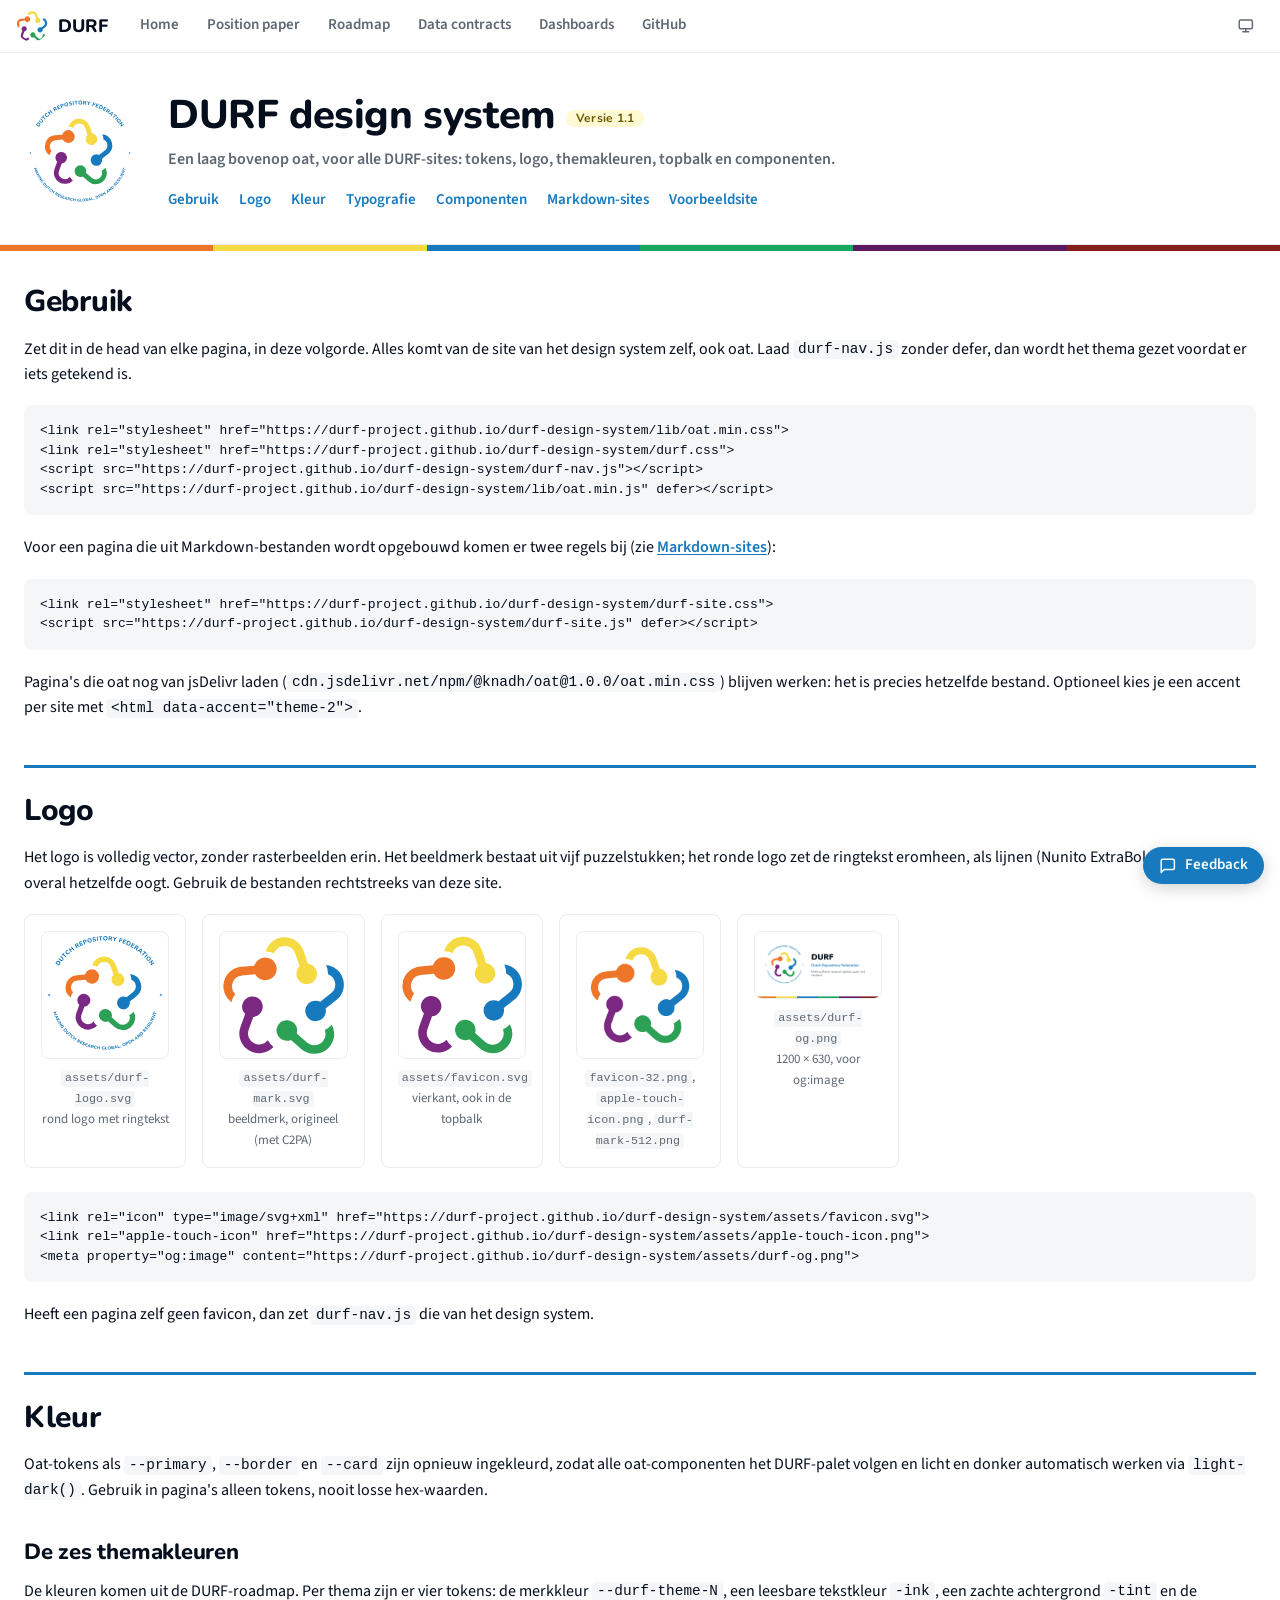
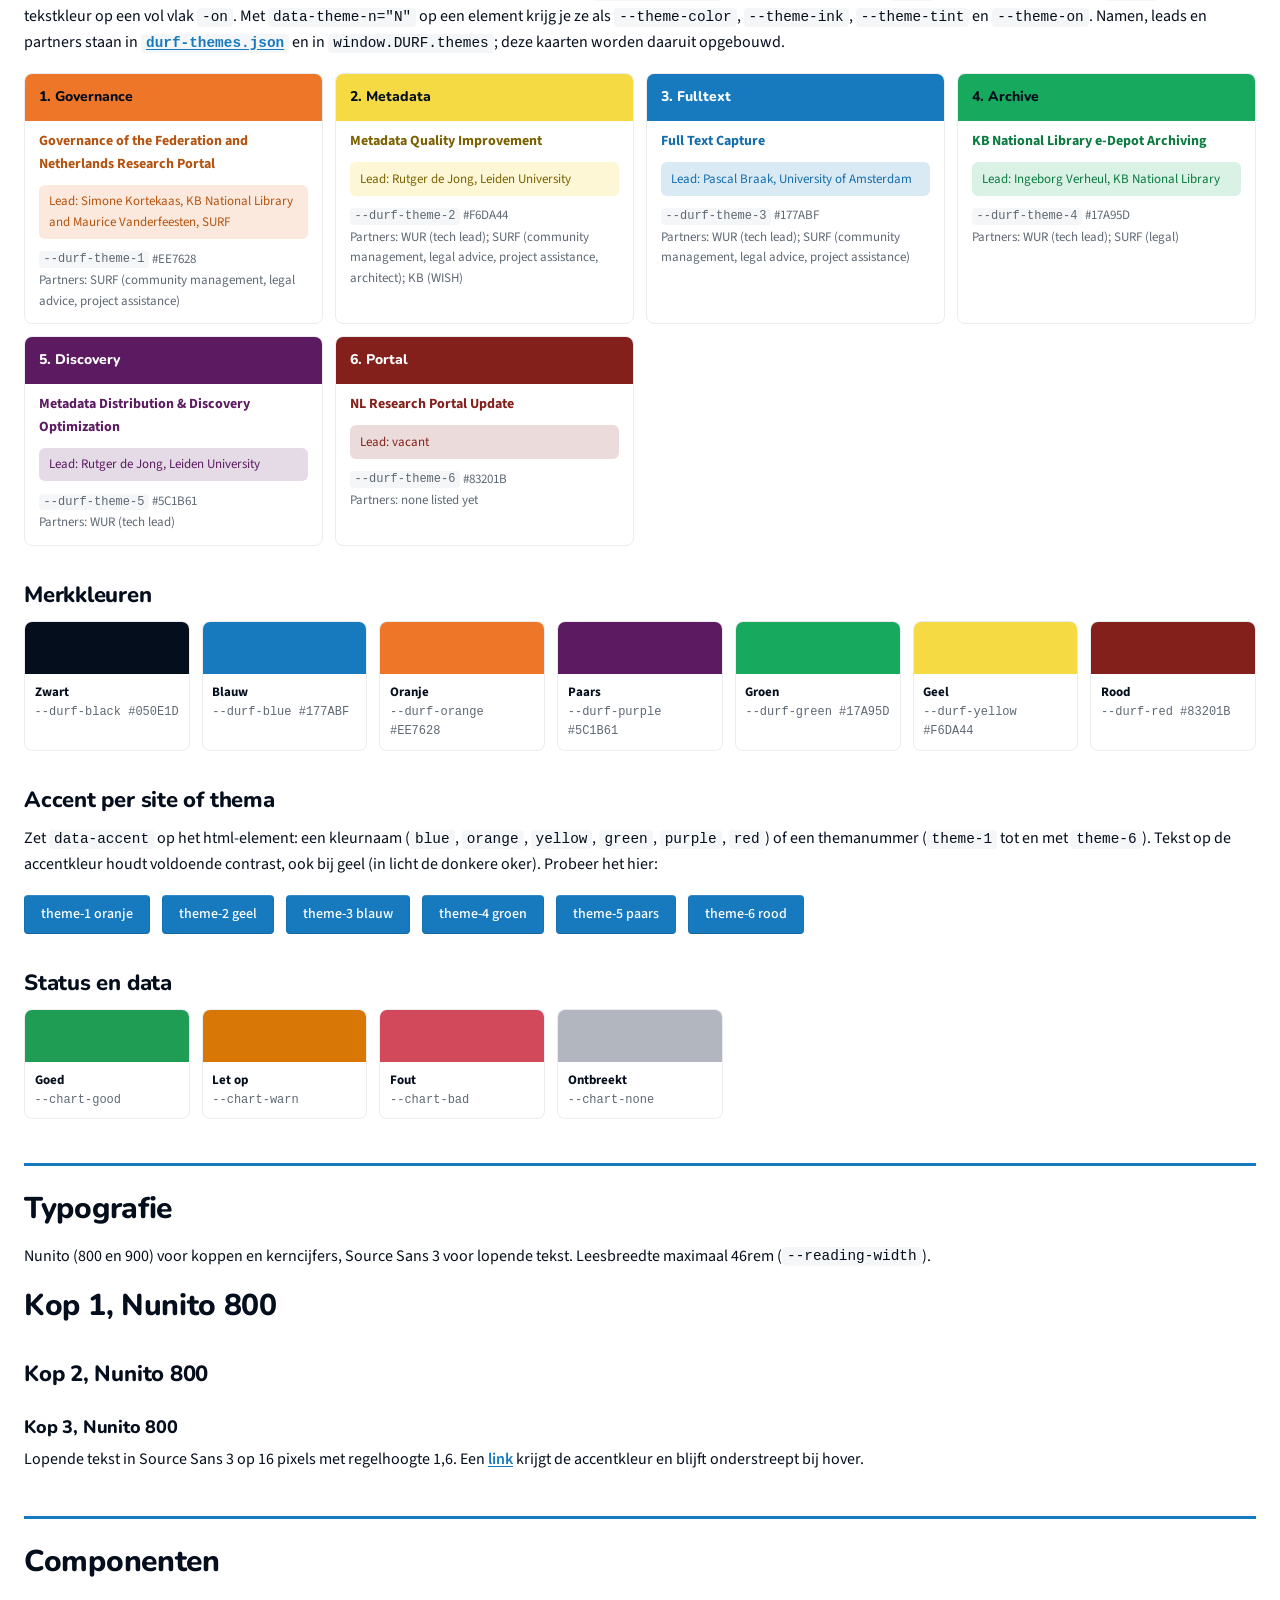
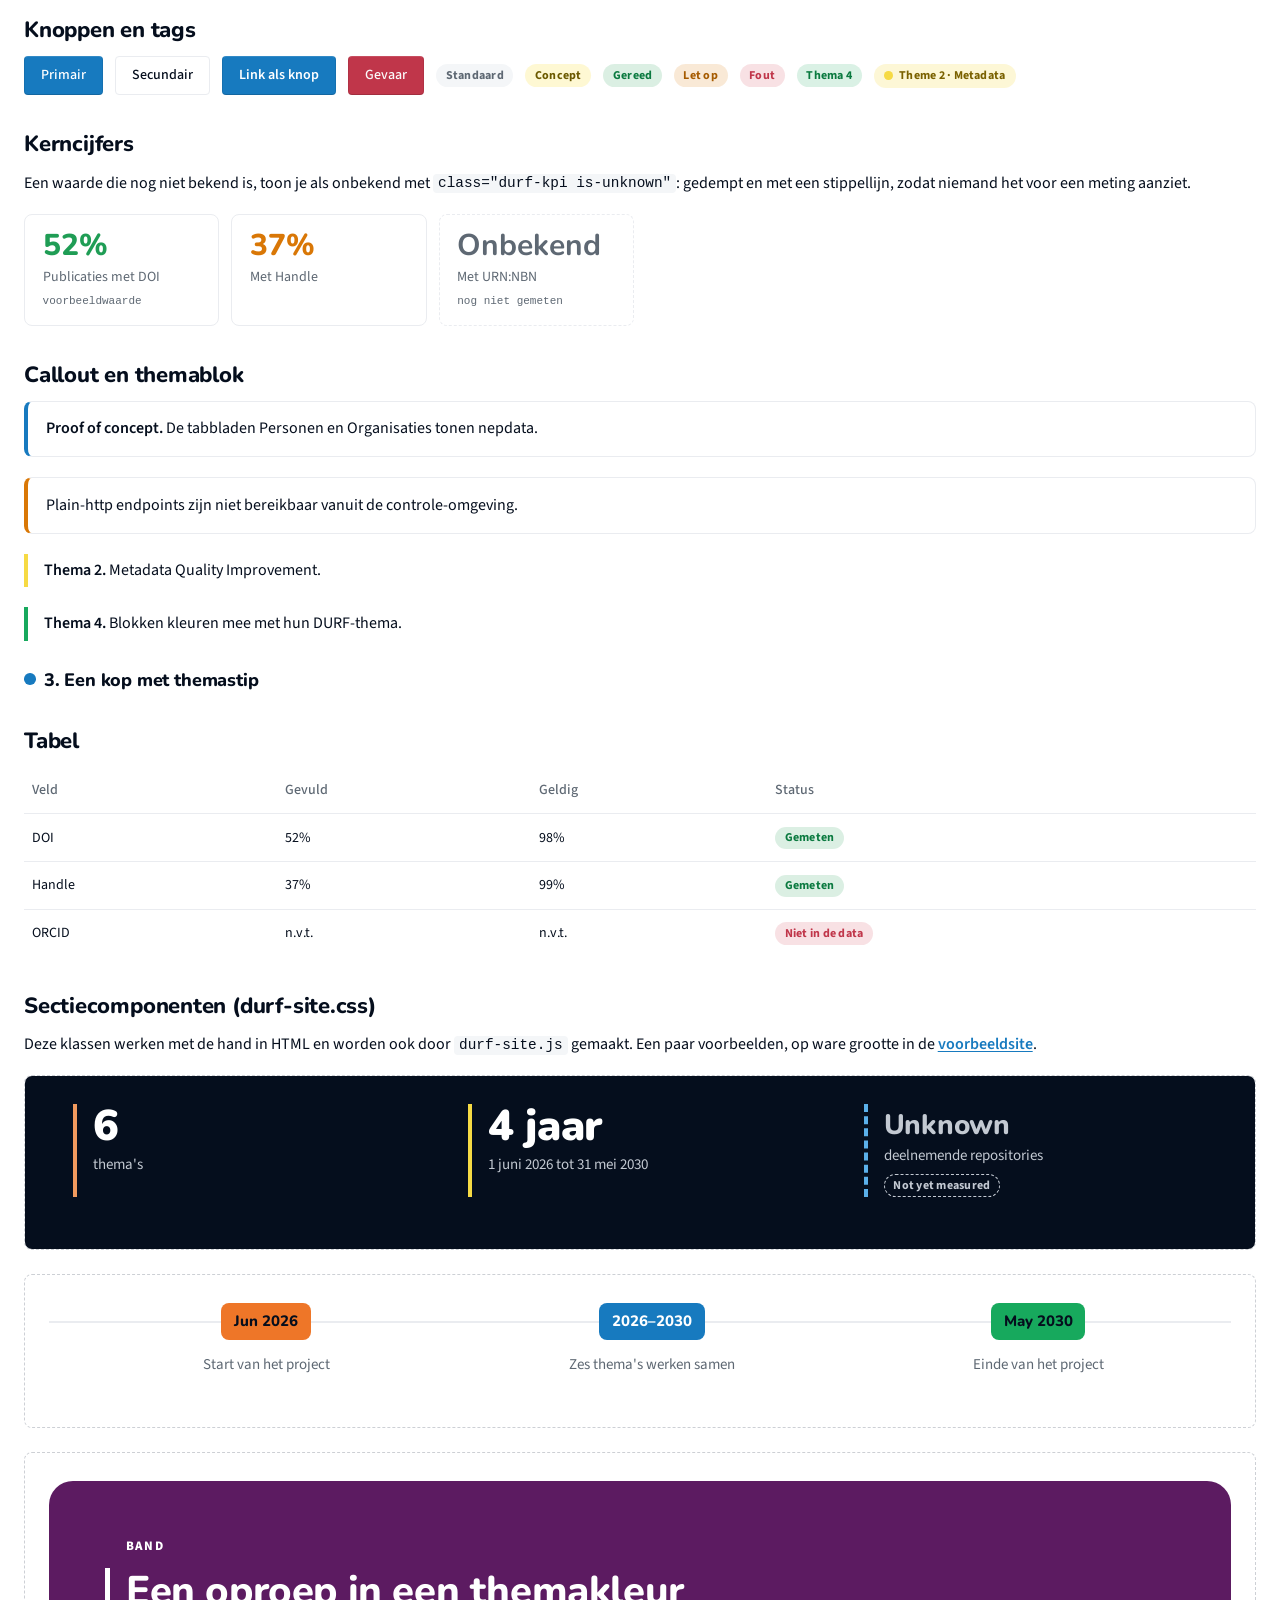
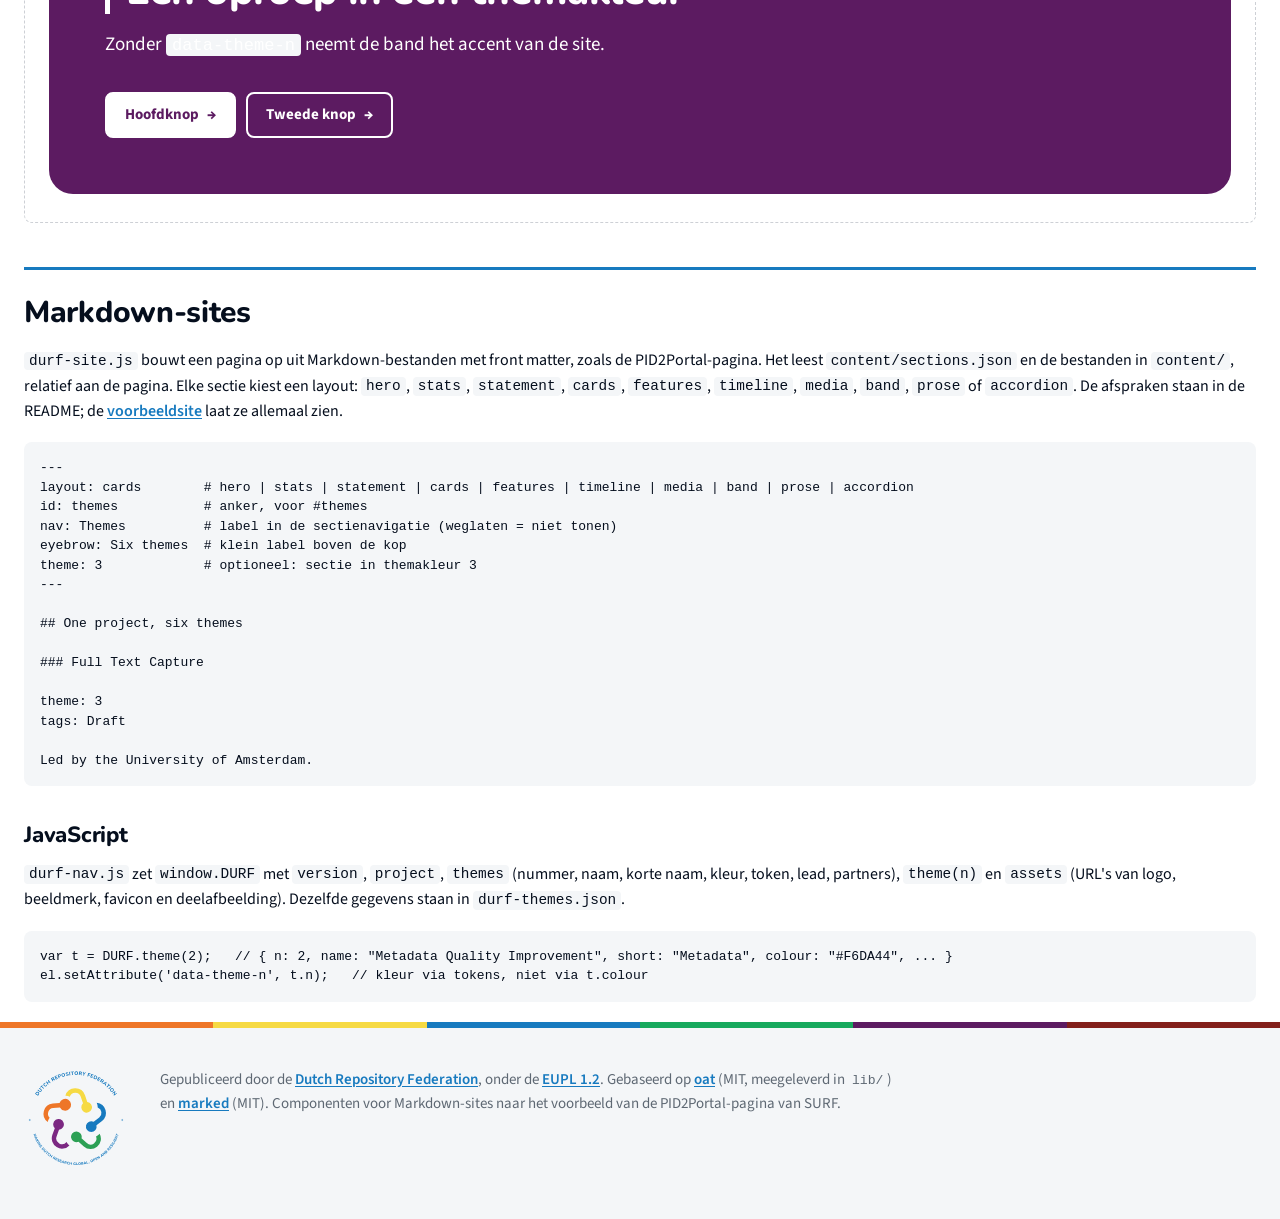
==== commit 0af8754b: "Design system 1.1.2: current theme leads and project lead Theme 1: Simone Kortekaas (KB) and Maurice" ====
--- a/index.html
+++ b/index.html
@@ -253,7 +253,7 @@
       d.setAttribute('data-theme-n', t.n);
       d.innerHTML = '<div class="fill">' + t.n + '. ' + esc(t.short) + '</div>' +
         '<div class="ink">' + esc(t.name) + '</div>' +
-        '<div class="tint">Lead: ' + esc(t.lead.name) + ', ' + esc(t.lead.institution) + '</div>' +
+        '<div class="tint">Lead: ' + (t.lead.vacant ? 'vacant' : esc(t.lead.name) + ', ' + esc(t.lead.institution) + (t.lead.coLead ? ' and ' + esc(t.lead.coLead.name) + ', ' + esc(t.lead.coLead.institution) : '')) + '</div>' +
         '<div class="meta"><code>' + t.token + '</code> ' + t.colour + '<br>' +
         (t.partners.length ? 'Partners: ' + t.partners.map(function (p) { return esc(p.name) + ' (' + esc(p.role) + ')'; }).join('; ') : 'Partners: none listed yet') + '</div>';
       box.appendChild(d);
--- a/durf.css
+++ b/durf.css
@@ -288,3 +288,10 @@
 .durf-footer { margin-top: 3rem; padding-block: 1.5rem 2.5rem; border-top: 1px solid var(--border); color: var(--muted-foreground); font-size: .875rem; }
 .durf-footer a { font-weight: 600; }
 html[data-embed] .durf-footer, html[data-embed] .durf-page-head { display: none; }
+
+/* Round logo in dark mode: the ring text in #177ABF is too dark on a dark page,
+   so the dark variant (ring text #5BB0EA, same mark) replaces it. */
+@media (prefers-color-scheme: dark) {
+  :root:not([data-theme="light"]) img[src$="durf-logo.svg"] { content: url("assets/durf-logo-dark.svg"); }
+}
+:root[data-theme="dark"] img[src$="durf-logo.svg"] { content: url("assets/durf-logo-dark.svg"); }
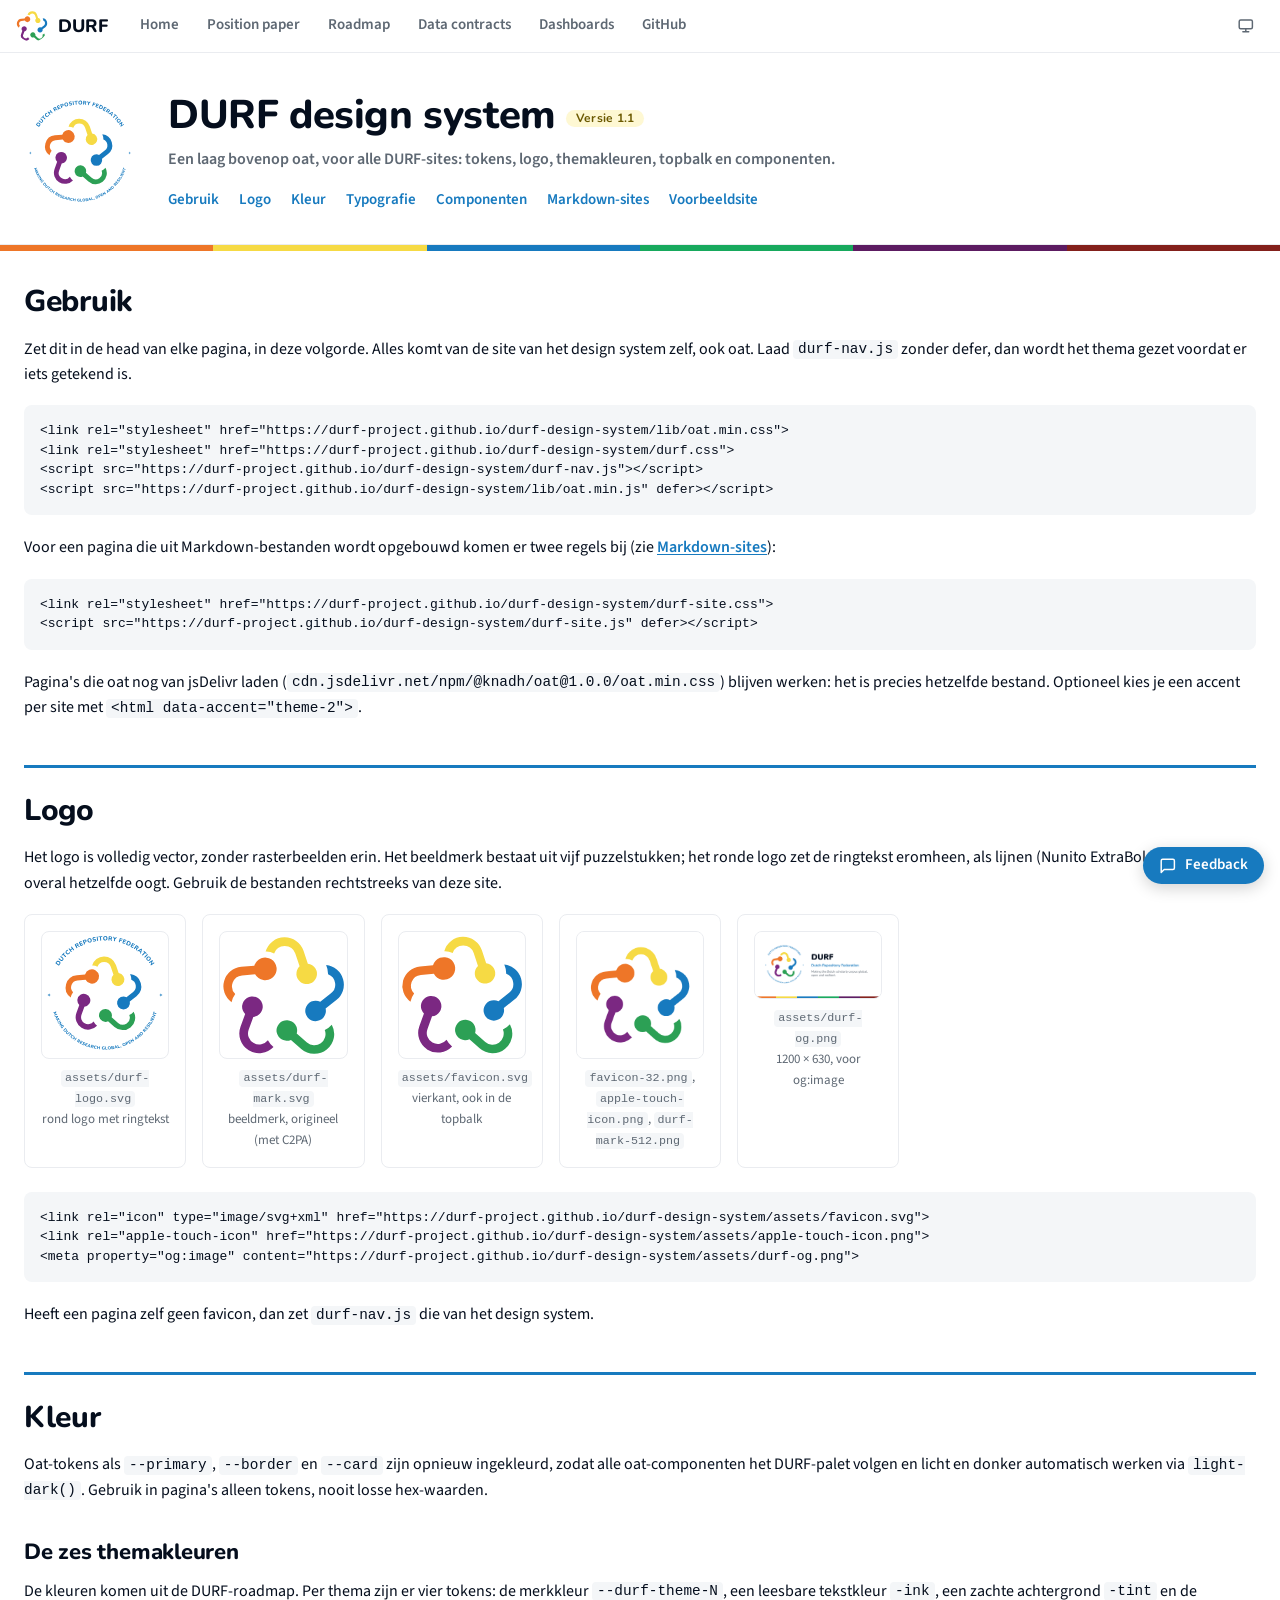
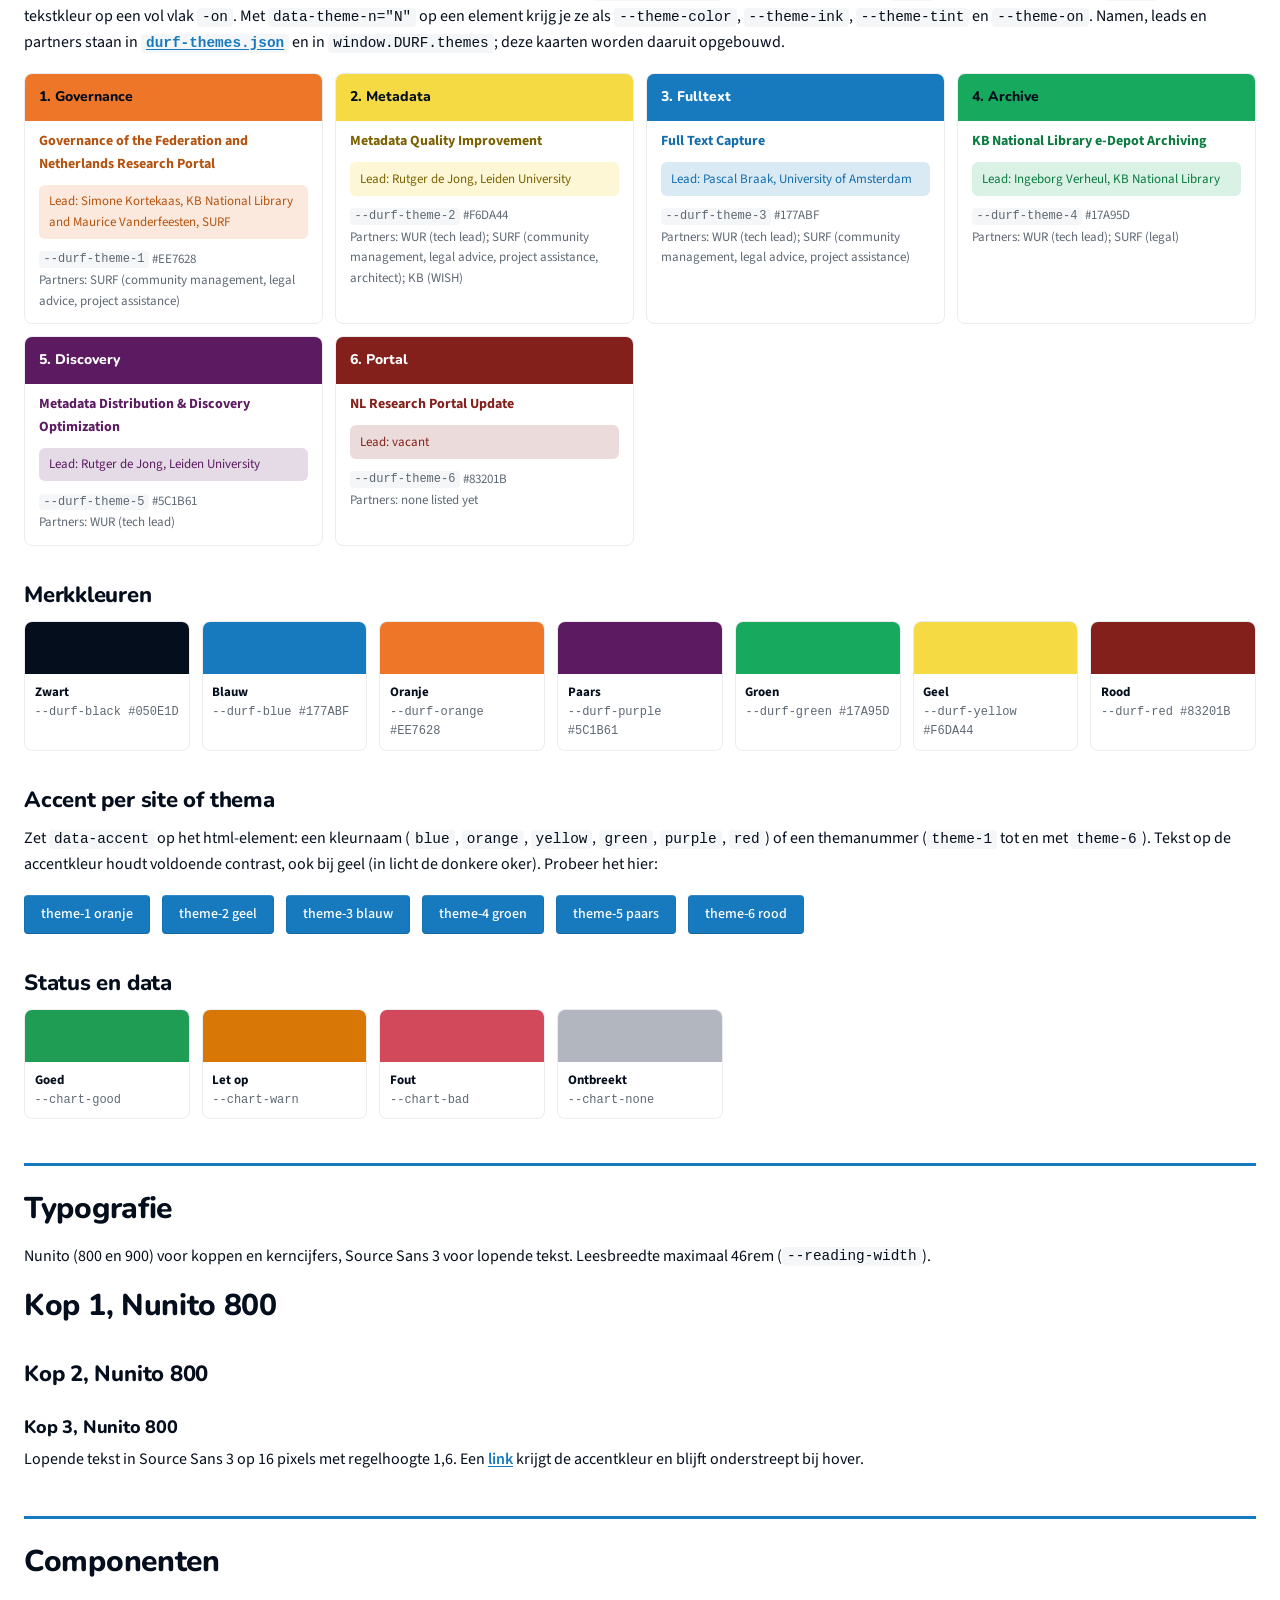
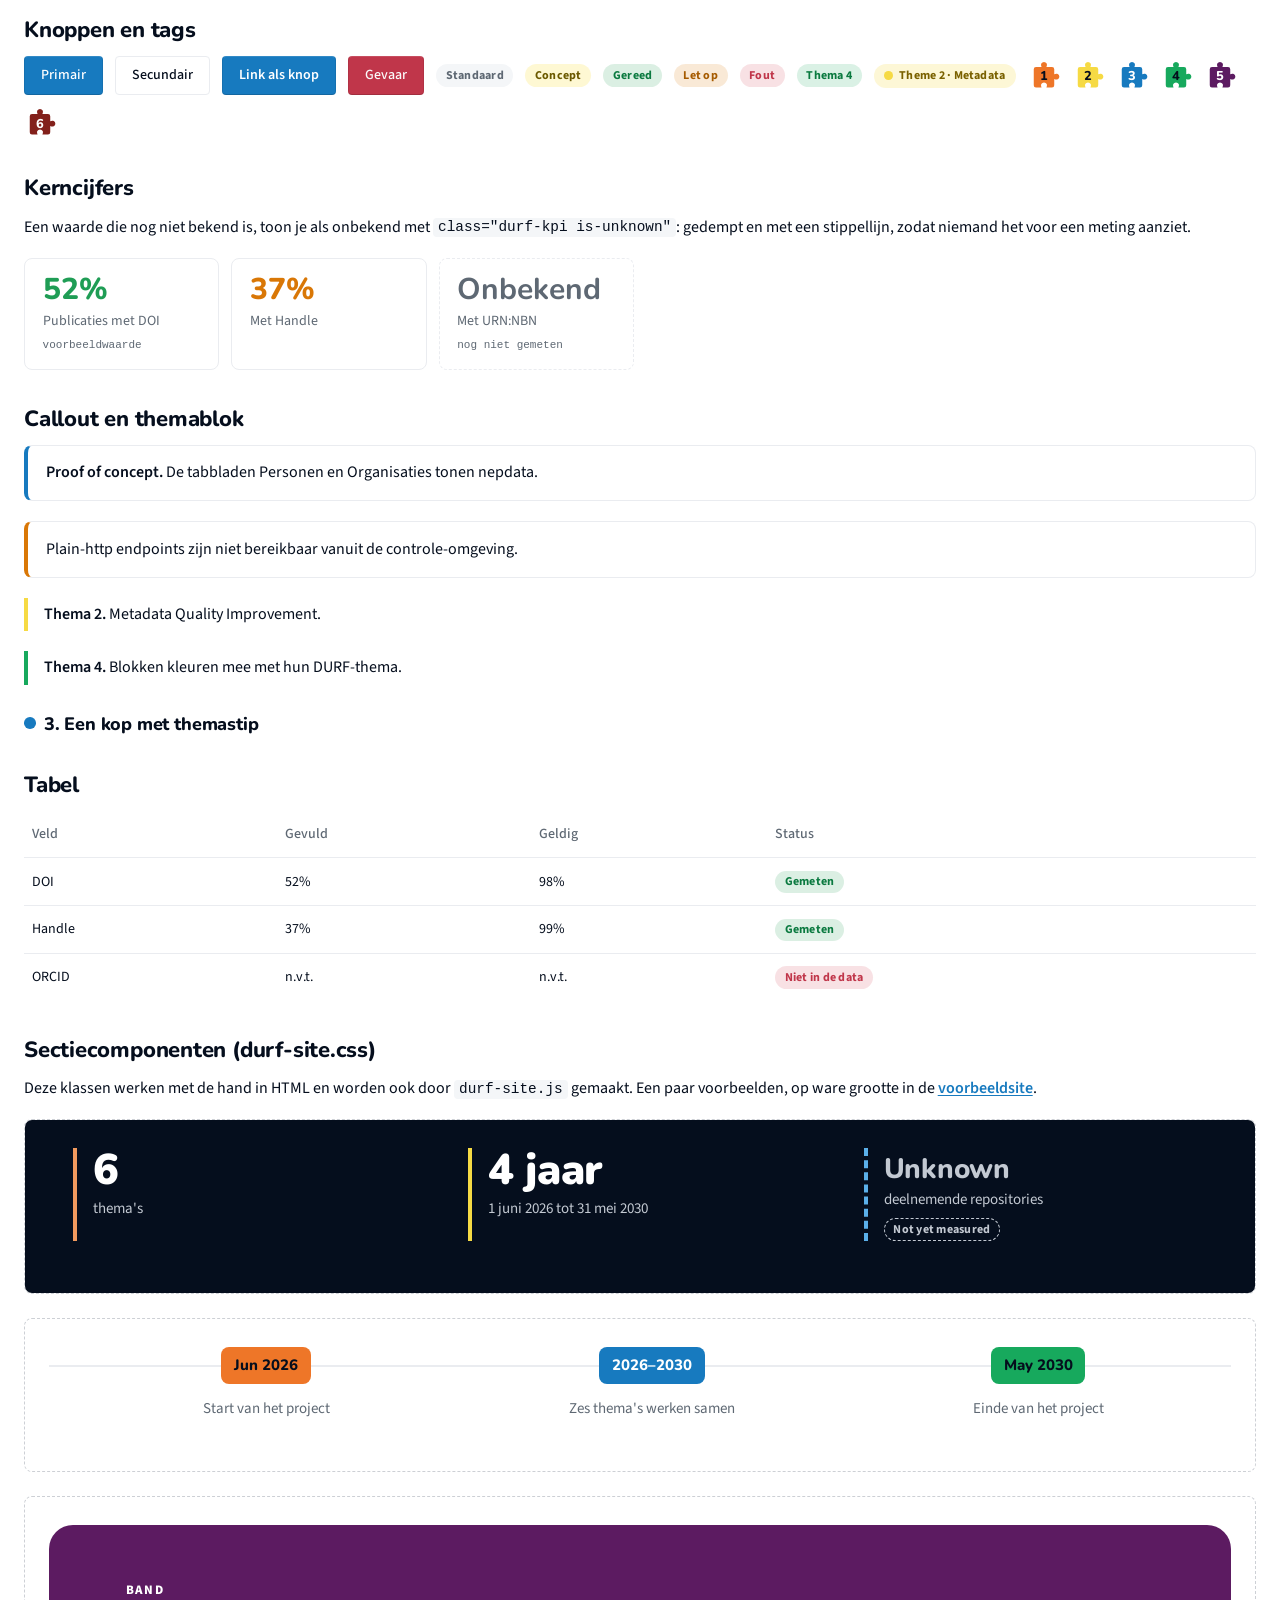
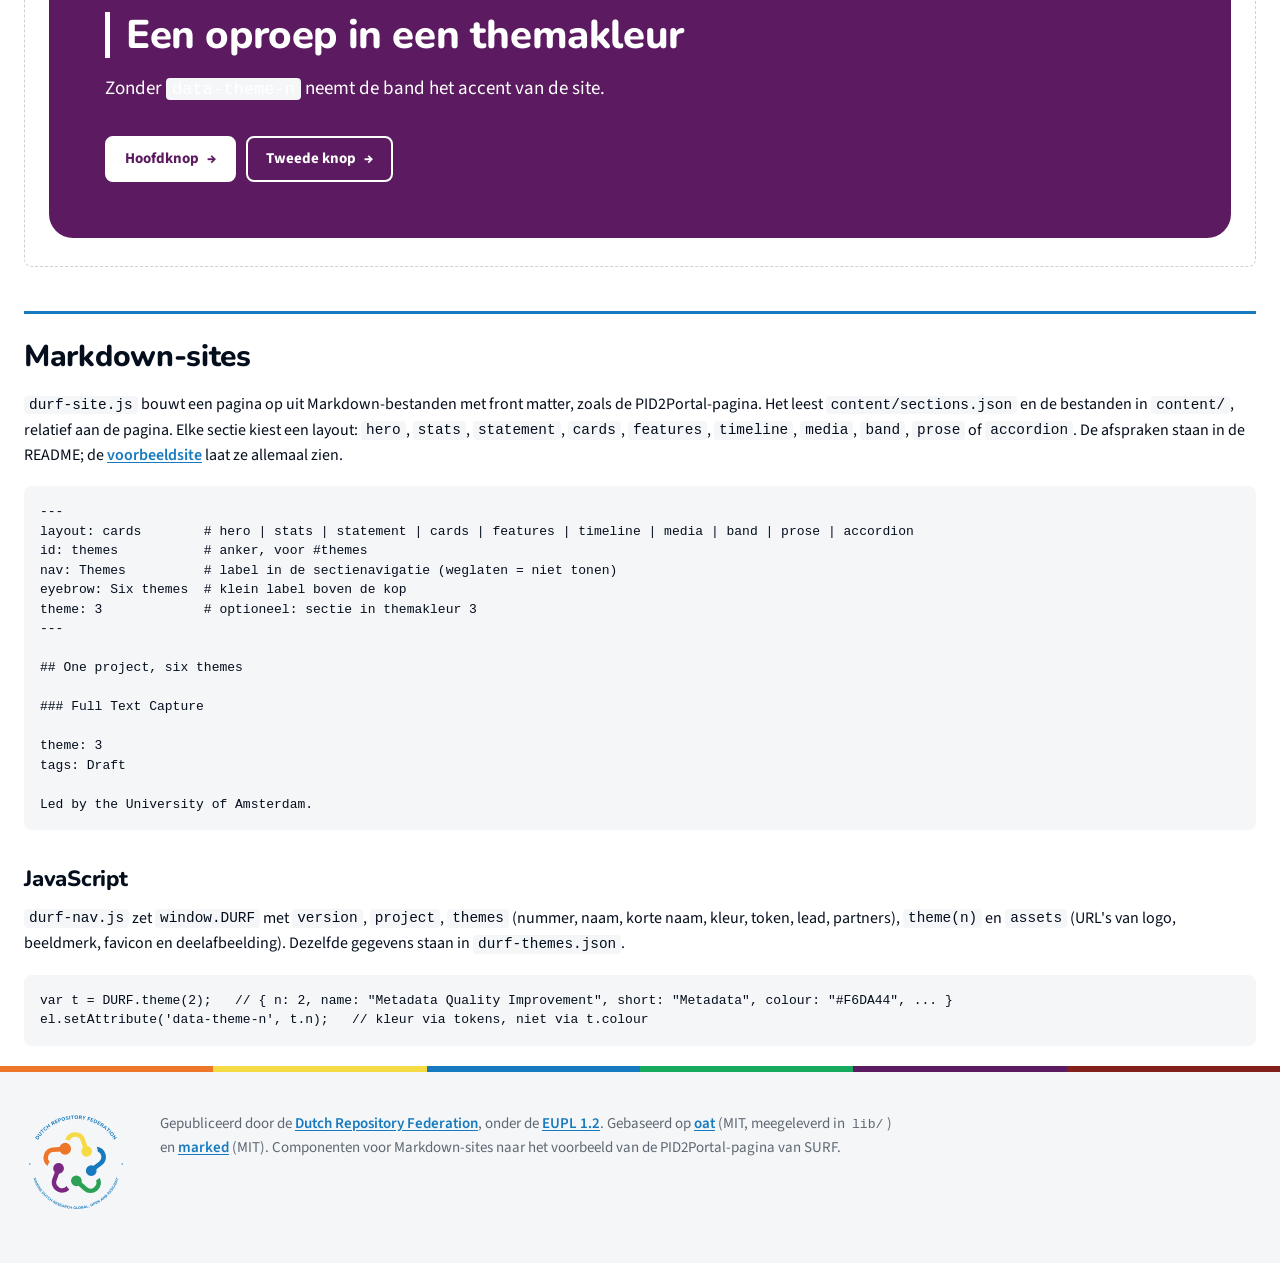
==== commit 20b9d4e0: "Design system 1.1.3: puzzle piece icon, corpus tagline - assets/icons/puzzle-piece.svg: a jigsaw pie" ====
--- a/index.html
+++ b/index.html
@@ -150,6 +150,7 @@
   <span class="durf-tag" data-tone="bad">Fout</span>
   <span class="durf-tag" data-theme-n="4">Thema 4</span>
   <span class="durf-theme-chip" data-theme-n="2">Theme 2 · Metadata</span>
+  <span class="durf-puzzle" data-theme-n="1">1</span> <span class="durf-puzzle" data-theme-n="2">2</span> <span class="durf-puzzle" data-theme-n="3">3</span> <span class="durf-puzzle" data-theme-n="4">4</span> <span class="durf-puzzle" data-theme-n="5">5</span> <span class="durf-puzzle" data-theme-n="6">6</span>
 </div>
 
 <h2>Kerncijfers</h2>
--- a/durf.css
+++ b/durf.css
@@ -278,6 +278,26 @@
 .durf-theme-chip::before { content: ""; width: .55rem; height: .55rem; border-radius: 50%; background: var(--theme-color, currentColor); }
 .durf-tag[data-theme-n] { background: var(--theme-tint); color: var(--theme-ink); }
 
+/* Puzzelstuk in de themakleur, met optioneel het themanummer erin (grootte via --durf-puzzle-size):
+   <span class="durf-puzzle" data-theme-n="3">3</span>. De vorm is assets/icons/puzzle-piece.svg
+   (lip boven en rechts, uitsparing onder), zoals de stukken in het DURF-logo. */
+.durf-puzzle {
+  --durf-puzzle-size: 2rem;
+  position: relative; isolation: isolate; flex: 0 0 auto;
+  display: inline-grid; place-items: center; box-sizing: border-box;
+  width: var(--durf-puzzle-size); height: var(--durf-puzzle-size);
+  padding: calc(var(--durf-puzzle-size) * .22) calc(var(--durf-puzzle-size) * .18) calc(var(--durf-puzzle-size) * .14);
+  font: 800 calc(var(--durf-puzzle-size) * .4)/1 var(--font-heading);
+  color: var(--theme-on, var(--accent-on)); vertical-align: middle;
+}
+.durf-puzzle::before {
+  content: ""; position: absolute; inset: 0; z-index: -1;
+  background: var(--puzzle-color, var(--theme-color, var(--accent-solid)));
+  -webkit-mask: url("assets/icons/puzzle-piece.svg") center / contain no-repeat;
+          mask: url("assets/icons/puzzle-piece.svg") center / contain no-repeat;
+}
+@media print { .durf-puzzle::before { -webkit-print-color-adjust: exact; print-color-adjust: exact; } }
+
 /* Kleurstrook met de zes themakleuren, als merkaccent (bijvoorbeeld boven de voet) */
 .durf-colour-strip { display: flex; height: .375rem; }
 .durf-colour-strip::before { content: ""; flex: 1; background: linear-gradient(90deg,
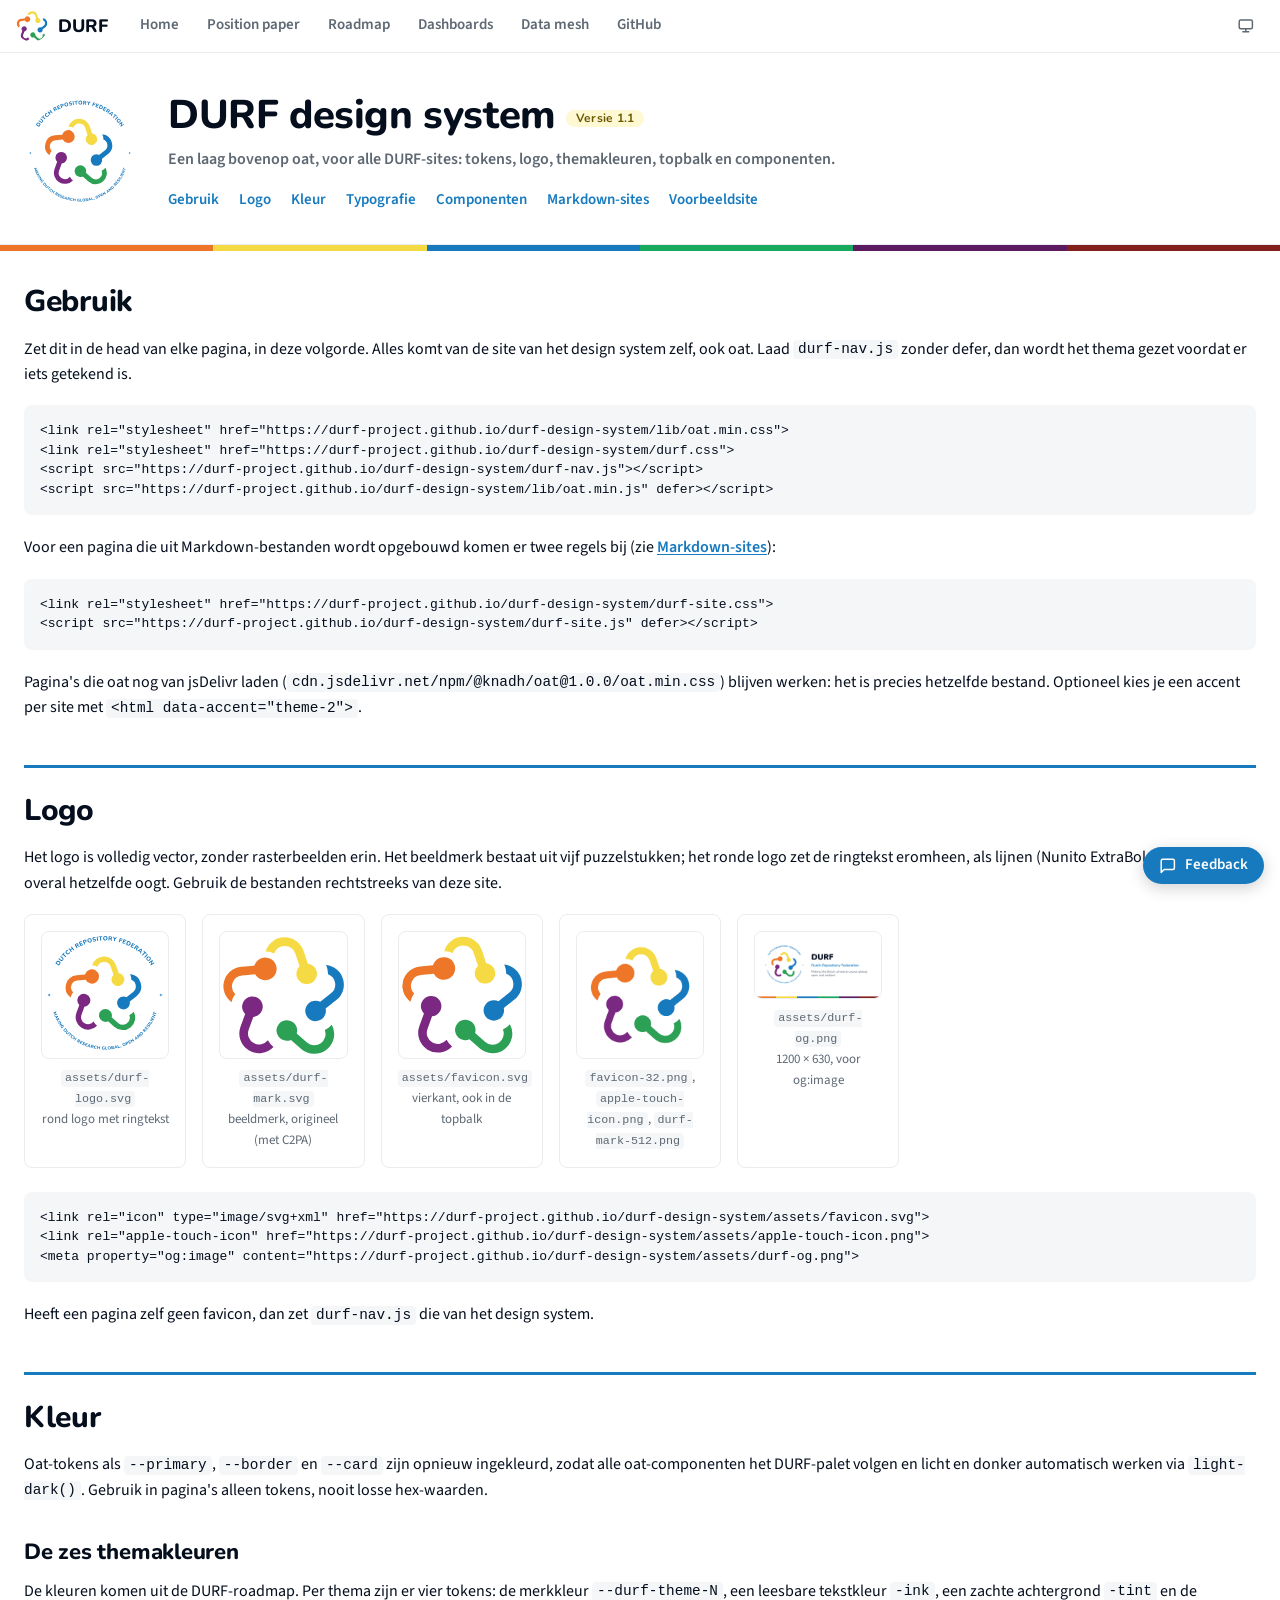
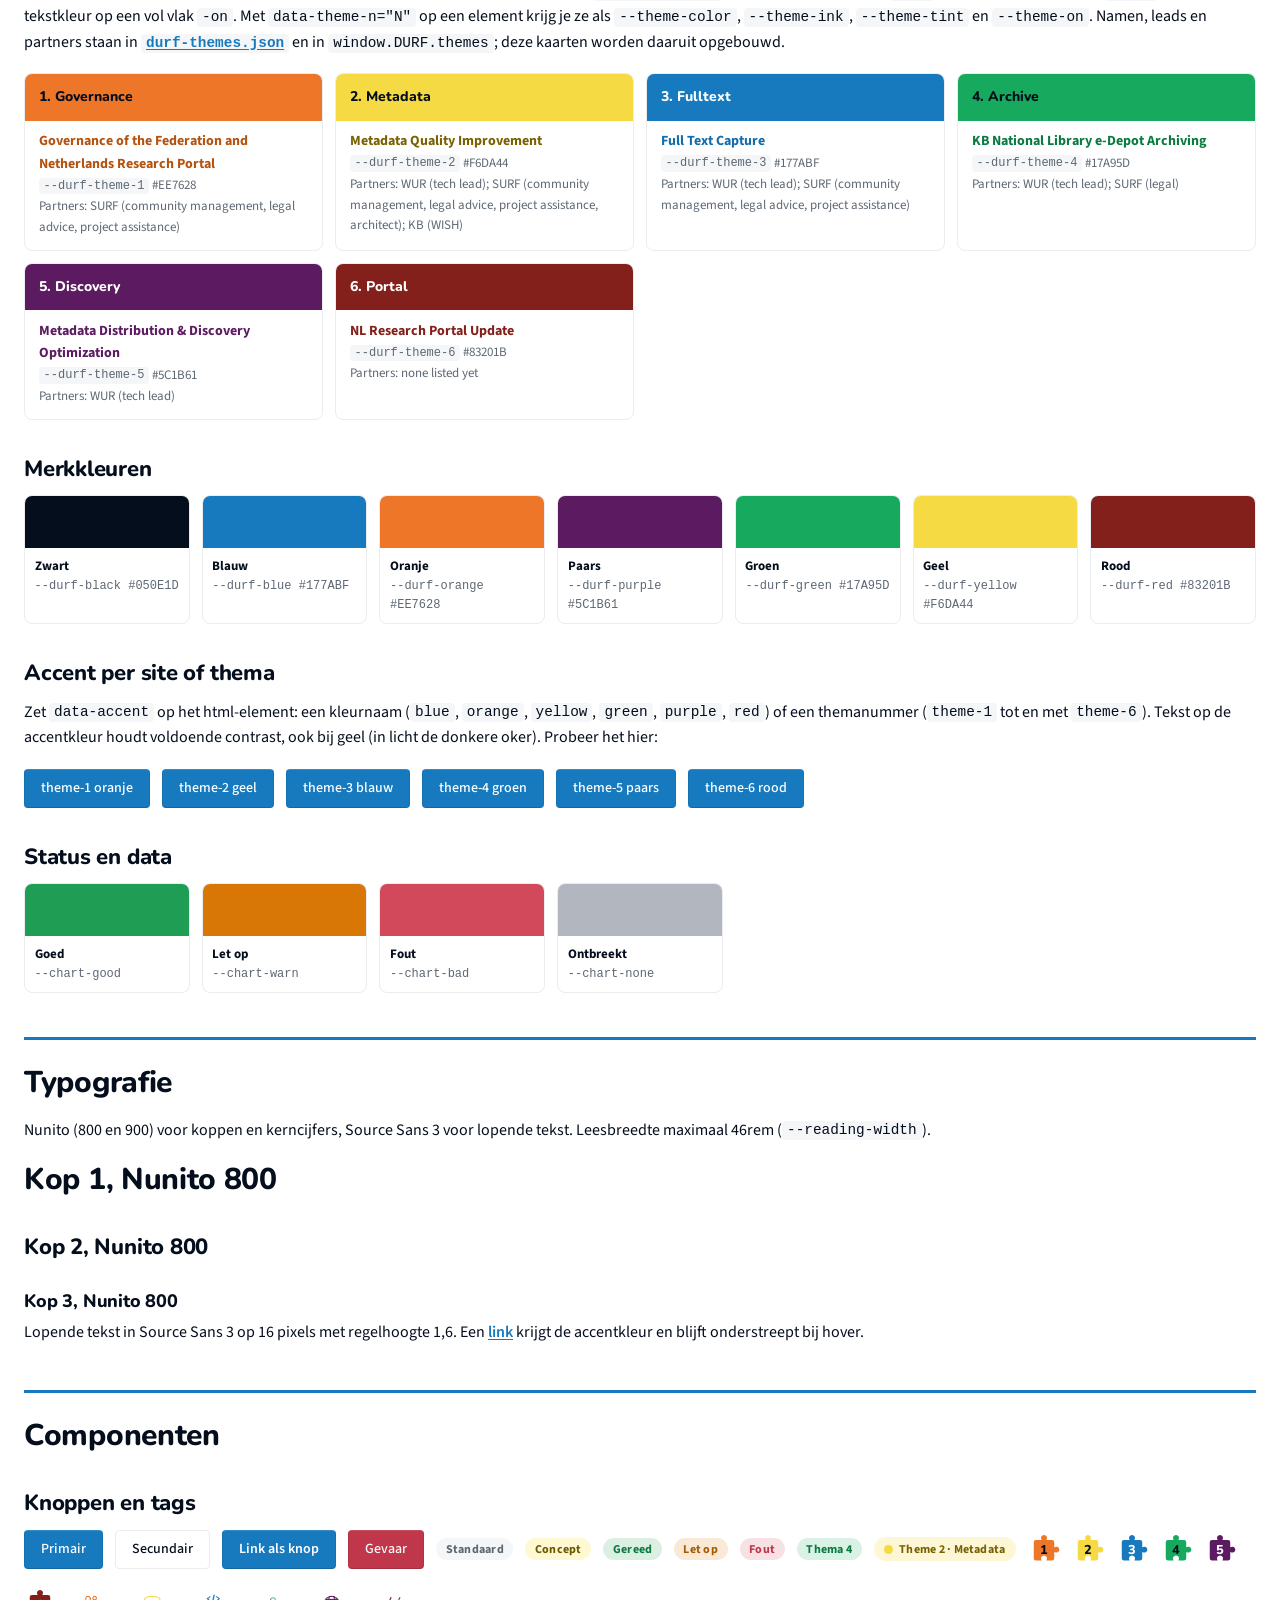
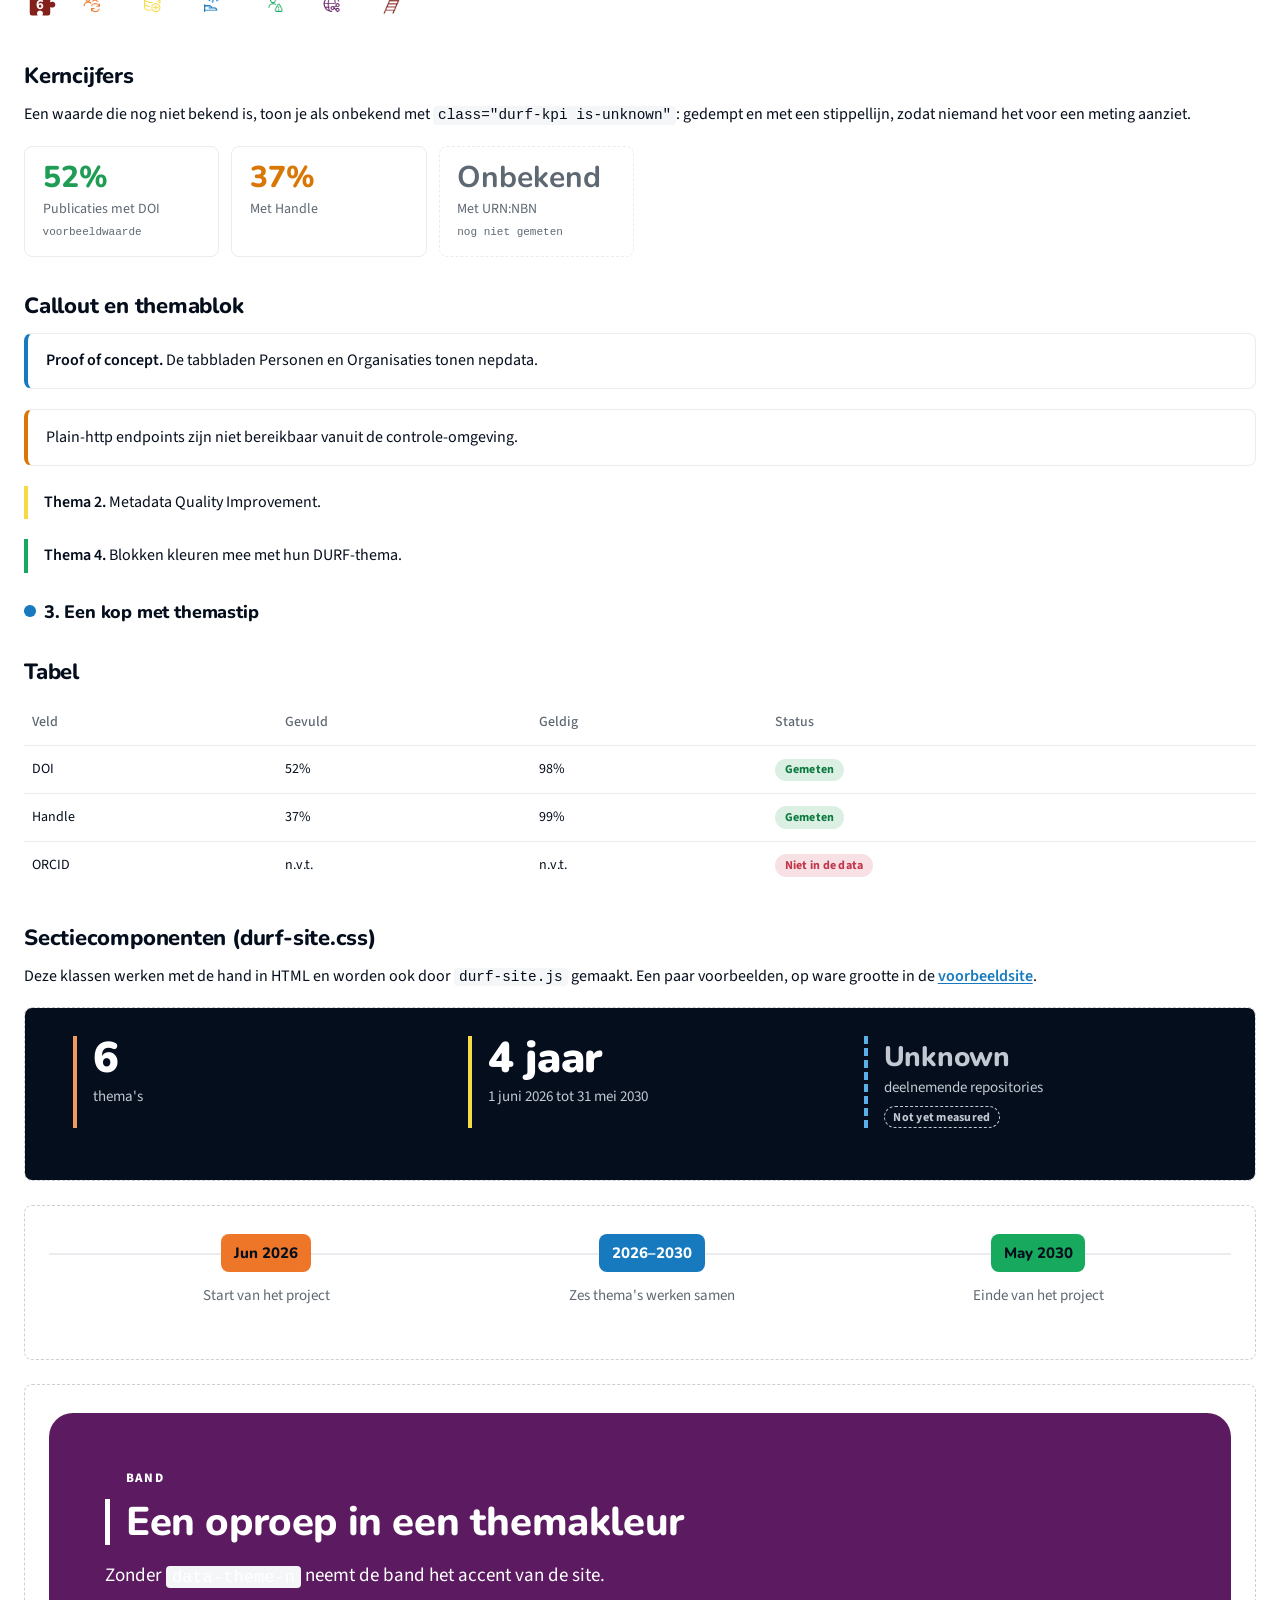
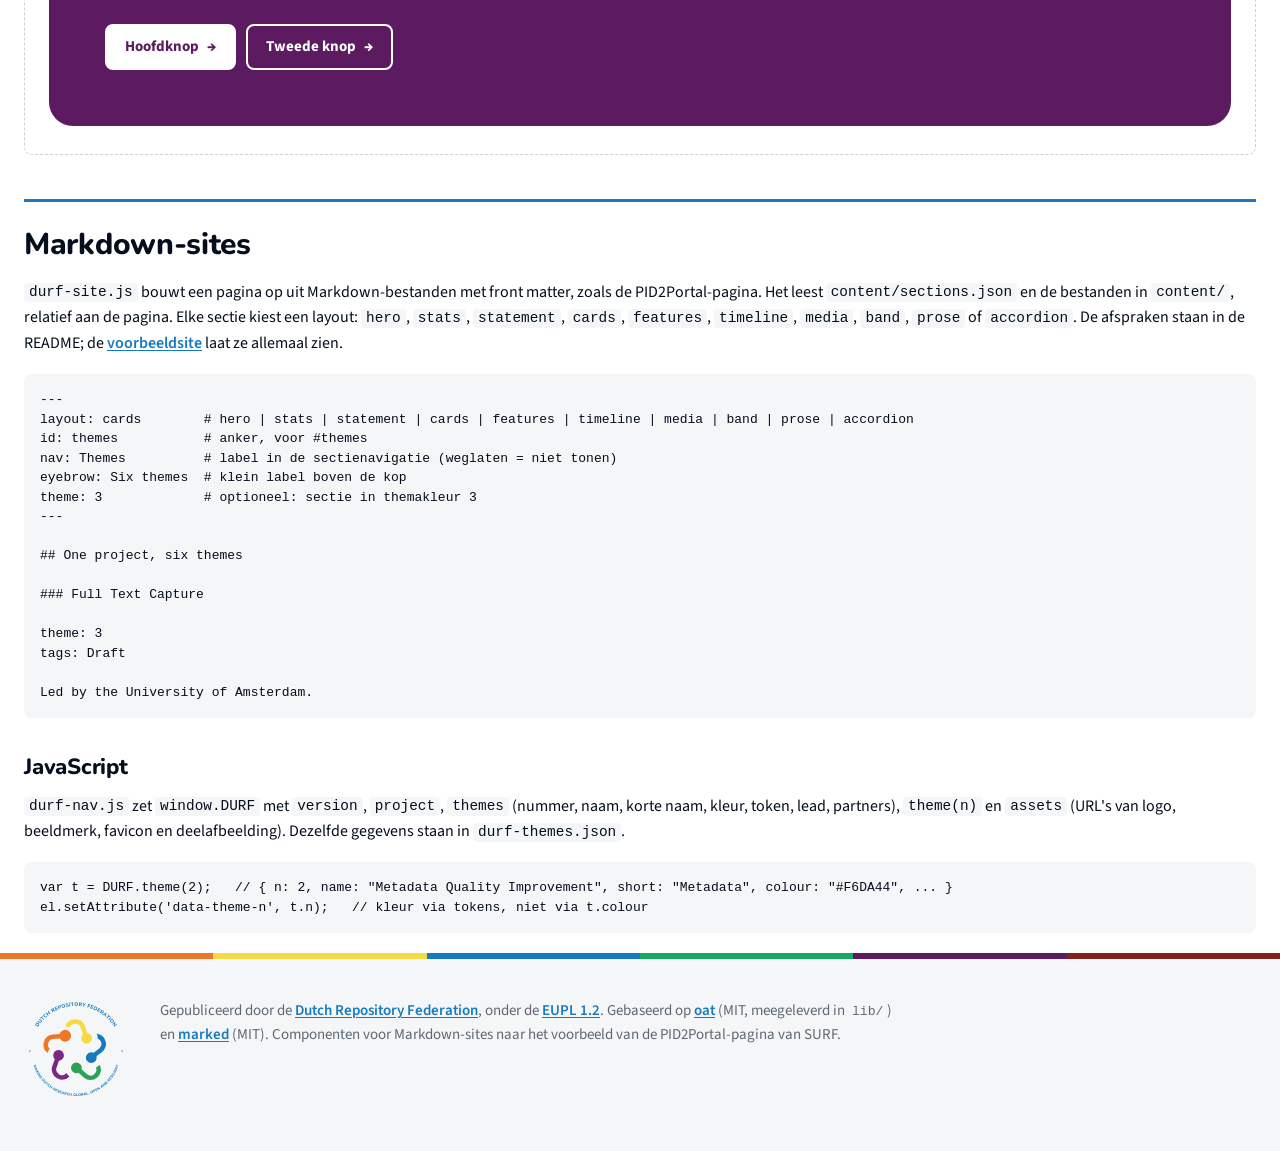
==== commit 793b5993: "Design system 1.1.4: SURF pictograms, menu 'Data mesh', no leads in the colour table - assets/icons/" ====
--- a/index.html
+++ b/index.html
@@ -151,6 +151,7 @@
   <span class="durf-tag" data-theme-n="4">Thema 4</span>
   <span class="durf-theme-chip" data-theme-n="2">Theme 2 · Metadata</span>
   <span class="durf-puzzle" data-theme-n="1">1</span> <span class="durf-puzzle" data-theme-n="2">2</span> <span class="durf-puzzle" data-theme-n="3">3</span> <span class="durf-puzzle" data-theme-n="4">4</span> <span class="durf-puzzle" data-theme-n="5">5</span> <span class="durf-puzzle" data-theme-n="6">6</span>
+  <span class="durf-pictogram" data-theme-n="1" style="--durf-pictogram:url(assets/icons/surf/collaboration/collaboration-05.png)" title="collaboration-05"></span> <span class="durf-pictogram" data-theme-n="2" style="--durf-pictogram:url(assets/icons/surf/data/data-02.png)" title="data-02"></span> <span class="durf-pictogram" data-theme-n="3" style="--durf-pictogram:url(assets/icons/surf/research/research-01.png)" title="research-01"></span> <span class="durf-pictogram" data-theme-n="4" style="--durf-pictogram:url(assets/icons/surf/security/security-03.png)" title="security-03"></span> <span class="durf-pictogram" data-theme-n="5" style="--durf-pictogram:url(assets/icons/surf/network/network-04.png)" title="network-04"></span> <span class="durf-pictogram" data-theme-n="6" style="--durf-pictogram:url(assets/icons/surf/strategy/strategy-07.png)" title="strategy-07"></span>
 </div>
 
 <h2>Kerncijfers</h2>
@@ -254,7 +255,6 @@
       d.setAttribute('data-theme-n', t.n);
       d.innerHTML = '<div class="fill">' + t.n + '. ' + esc(t.short) + '</div>' +
         '<div class="ink">' + esc(t.name) + '</div>' +
-        '<div class="tint">Lead: ' + (t.lead.vacant ? 'vacant' : esc(t.lead.name) + ', ' + esc(t.lead.institution) + (t.lead.coLead ? ' and ' + esc(t.lead.coLead.name) + ', ' + esc(t.lead.coLead.institution) : '')) + '</div>' +
         '<div class="meta"><code>' + t.token + '</code> ' + t.colour + '<br>' +
         (t.partners.length ? 'Partners: ' + t.partners.map(function (p) { return esc(p.name) + ' (' + esc(p.role) + ')'; }).join('; ') : 'Partners: none listed yet') + '</div>';
       box.appendChild(d);
--- a/durf.css
+++ b/durf.css
@@ -315,3 +315,12 @@
   :root:not([data-theme="light"]) img[src$="durf-logo.svg"] { content: url("assets/durf-logo-dark.svg"); }
 }
 :root[data-theme="dark"] img[src$="durf-logo.svg"] { content: url("assets/durf-logo-dark.svg"); }
+
+/* SURF-pictogram als masker, in de themakleur of de tekstkleur:
+   <span class="durf-pictogram" data-theme-n="3" style="--durf-pictogram: url(.../assets/icons/surf/research/research-01.png)"></span> */
+.durf-pictogram {
+  display: inline-block; width: 3rem; aspect-ratio: 252 / 242; flex: 0 0 auto; vertical-align: middle;
+  background: var(--theme-color, currentColor);
+  -webkit-mask: var(--durf-pictogram) center / contain no-repeat;
+          mask: var(--durf-pictogram) center / contain no-repeat;
+}
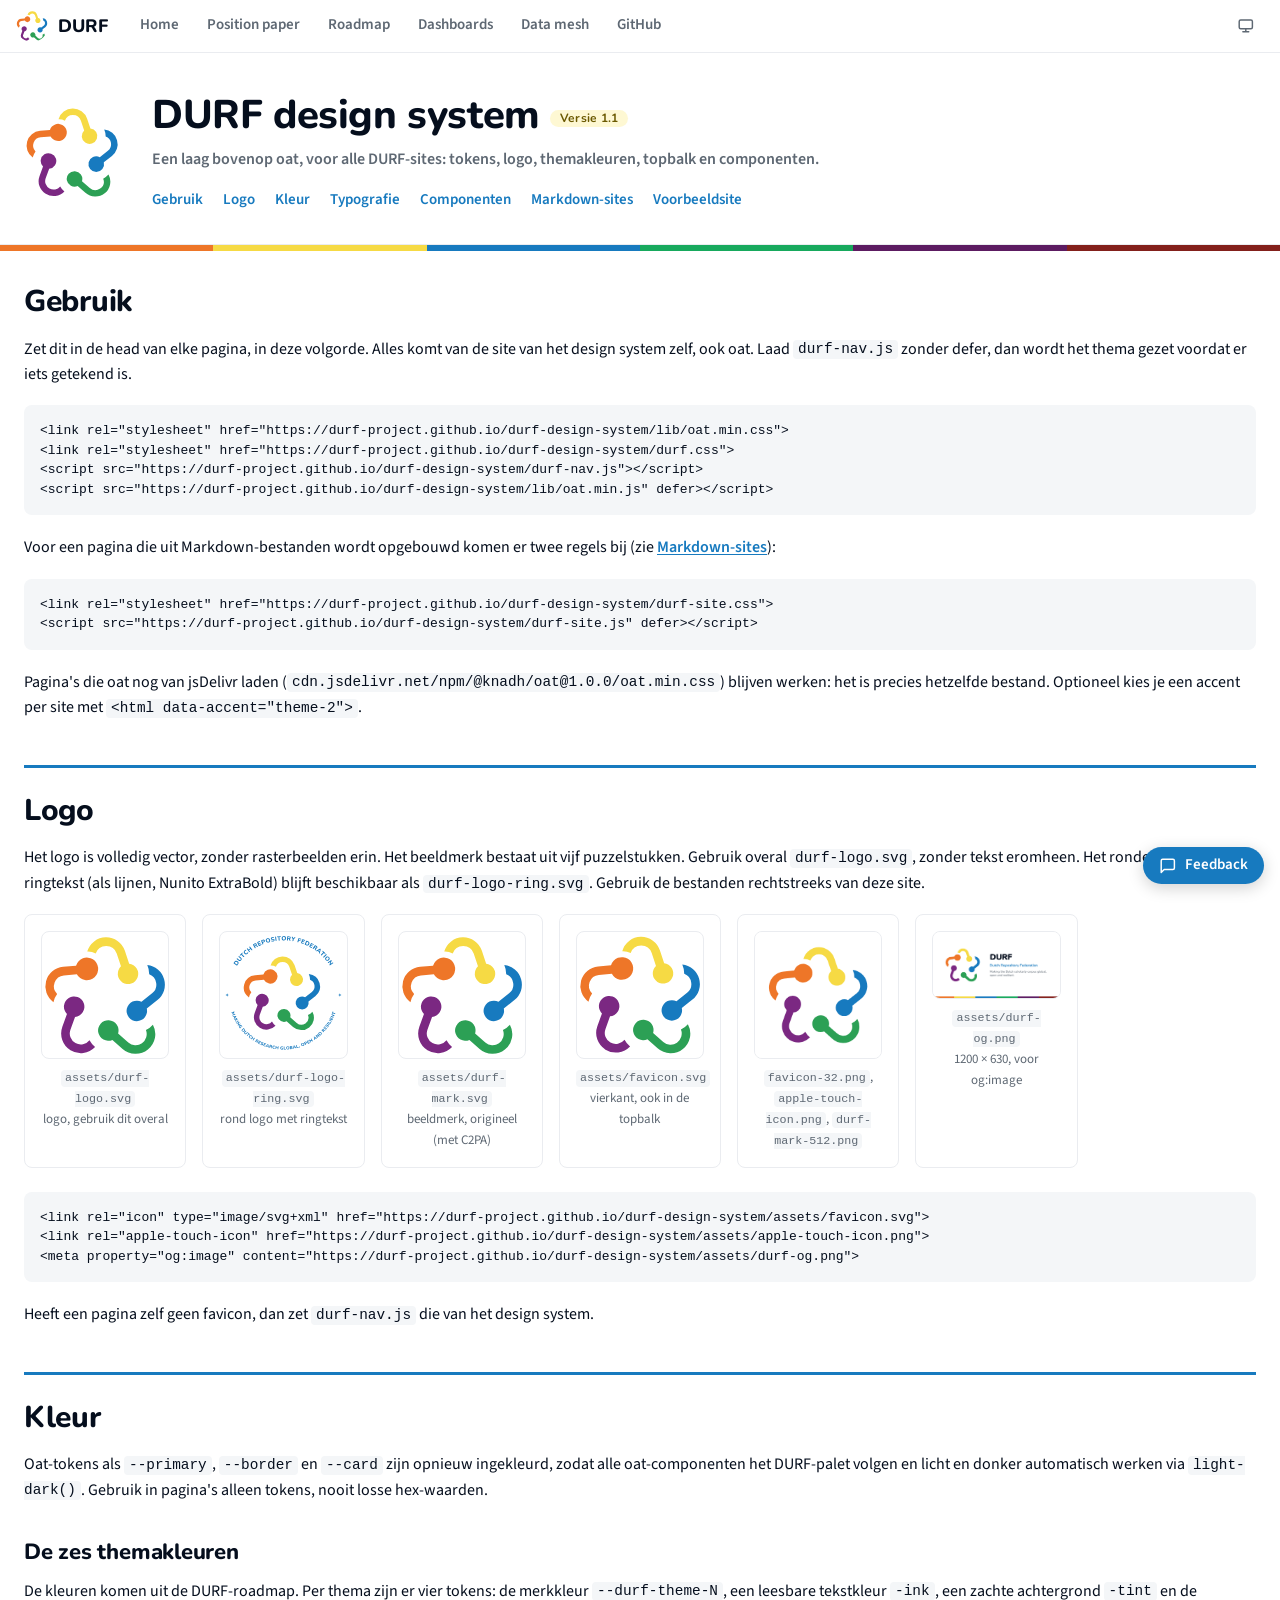
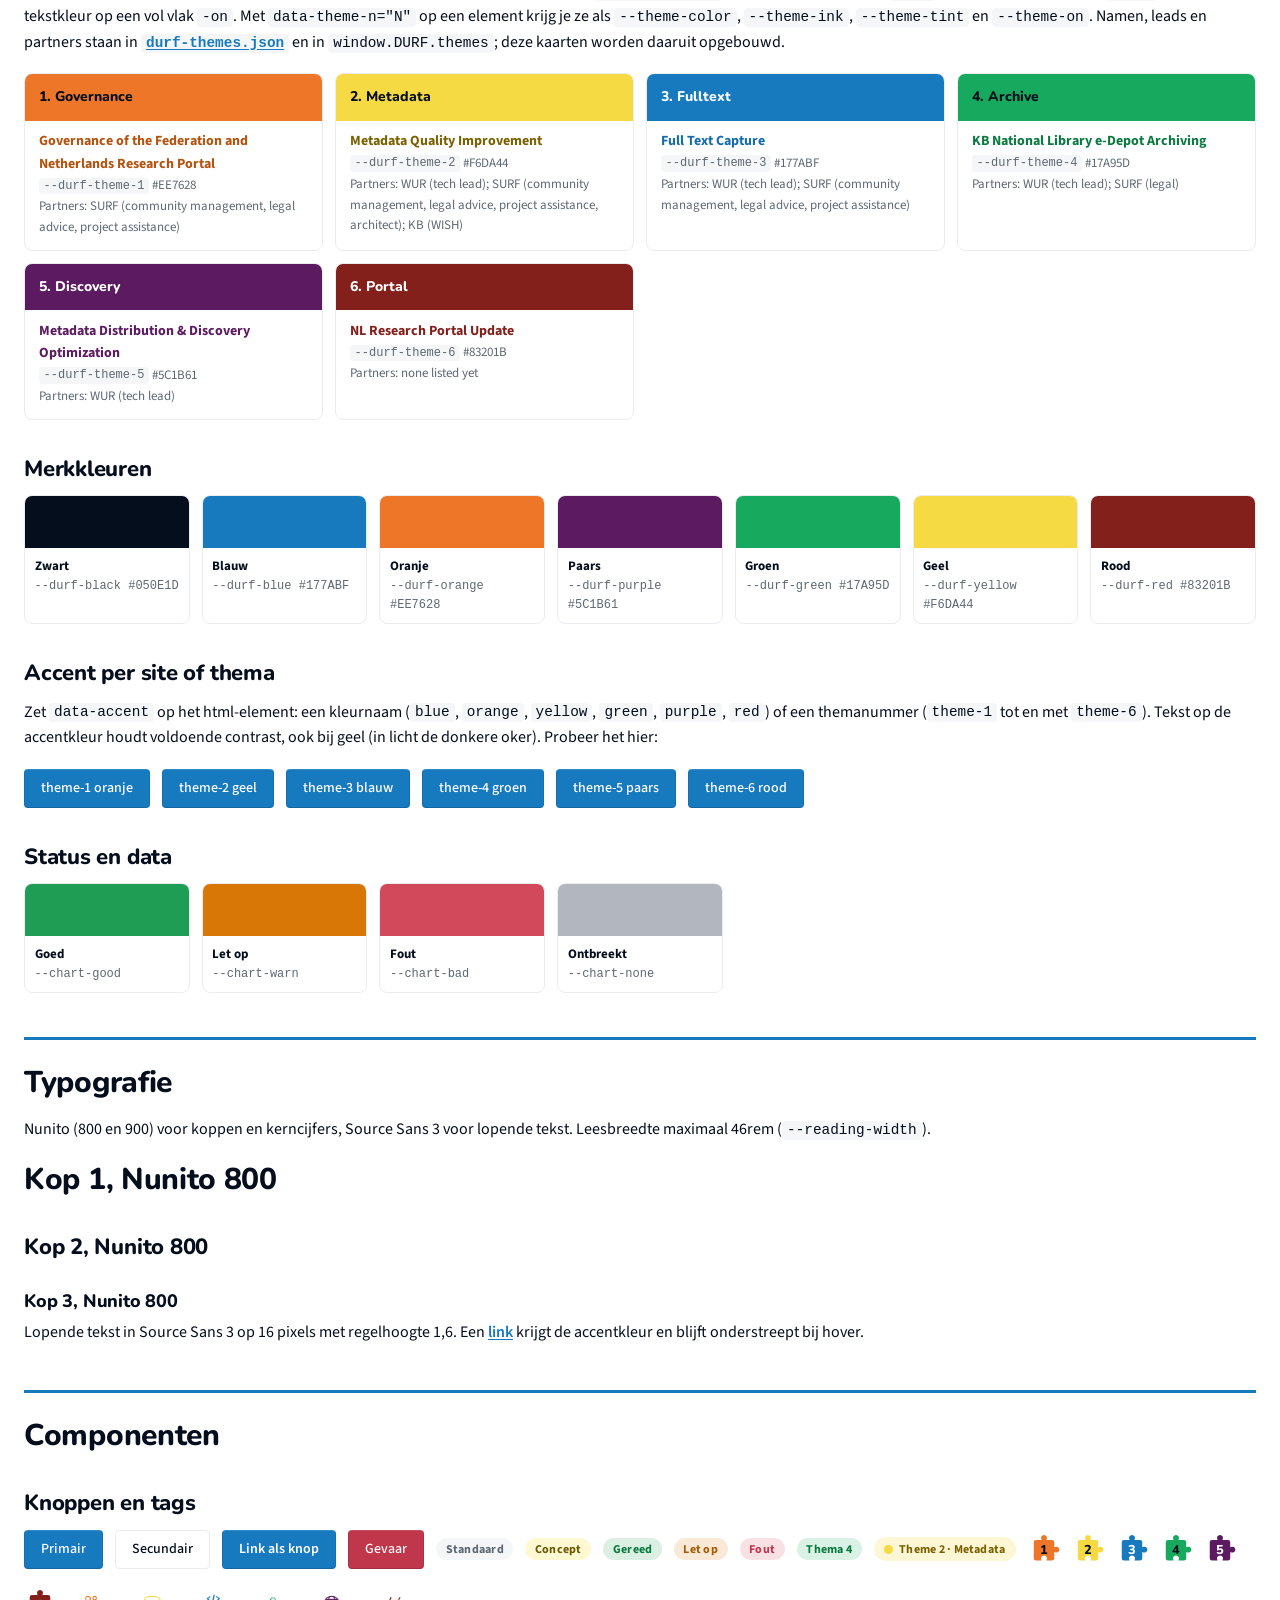
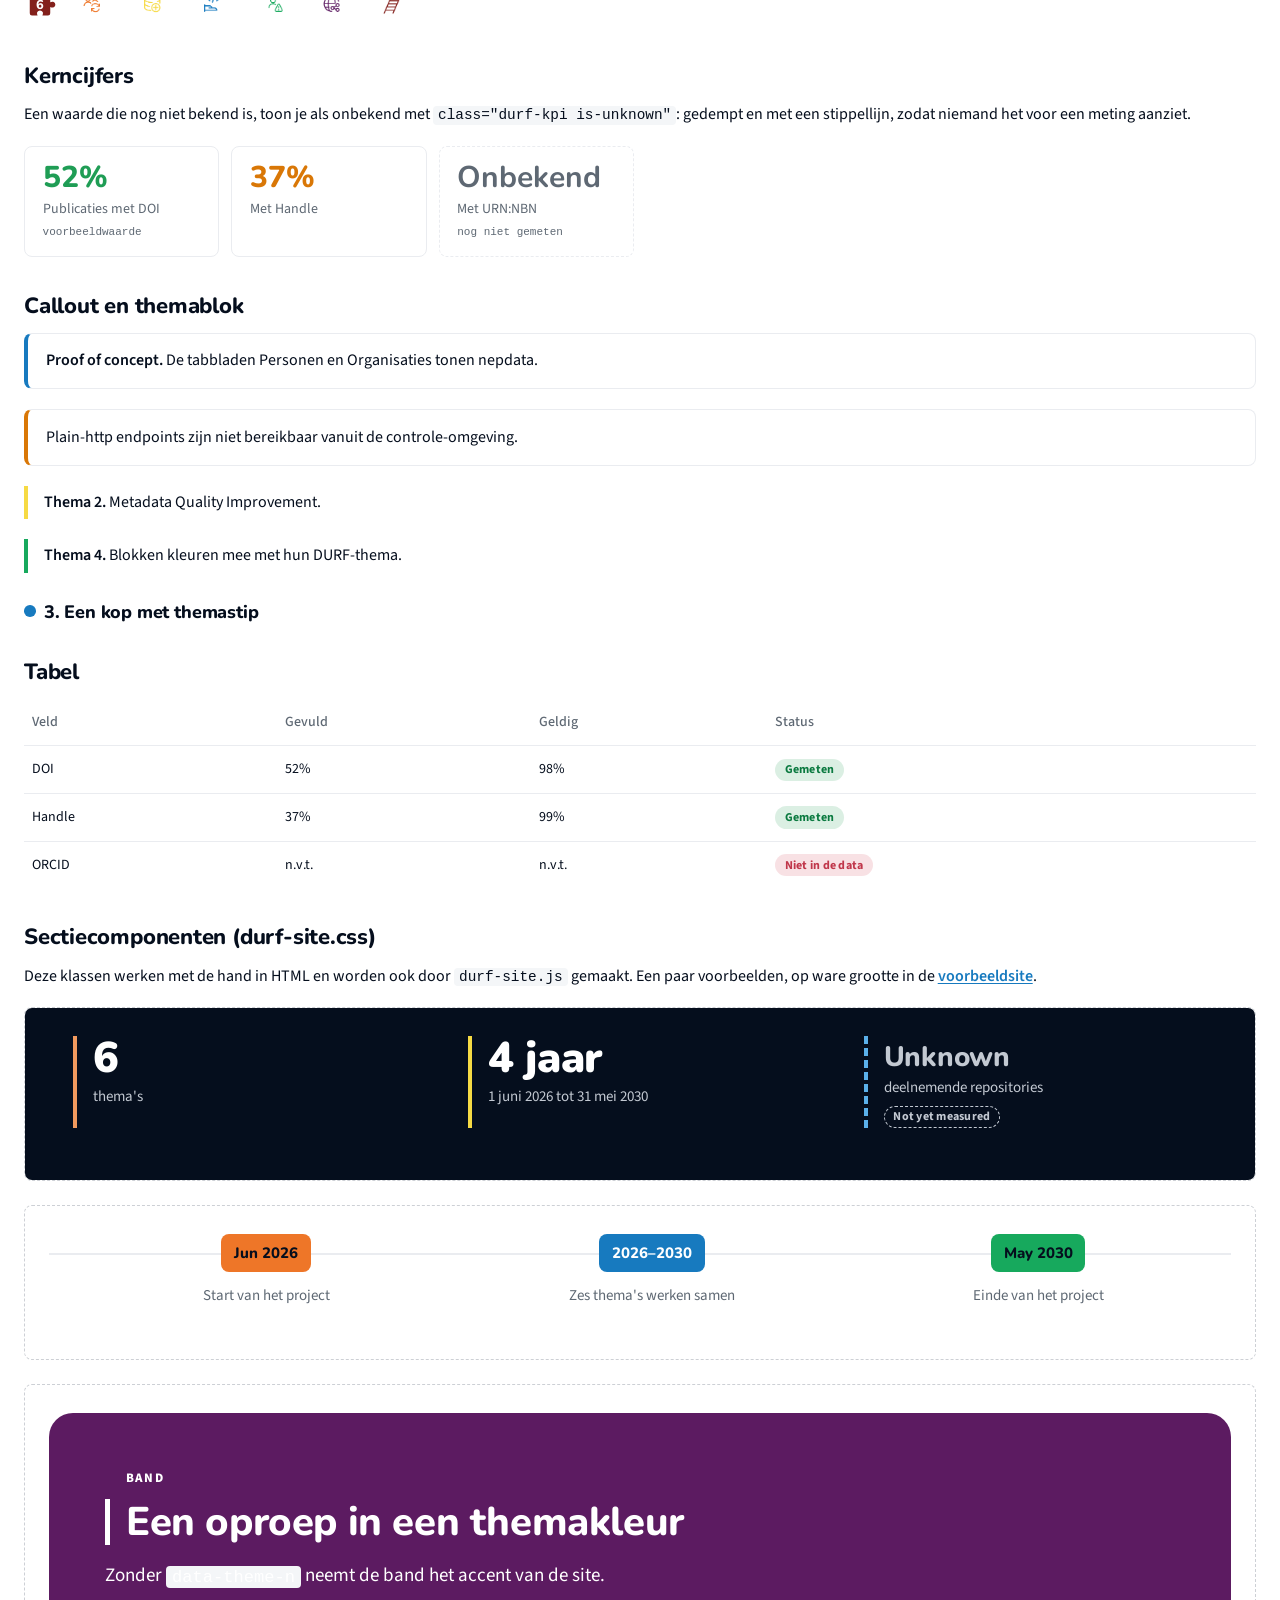
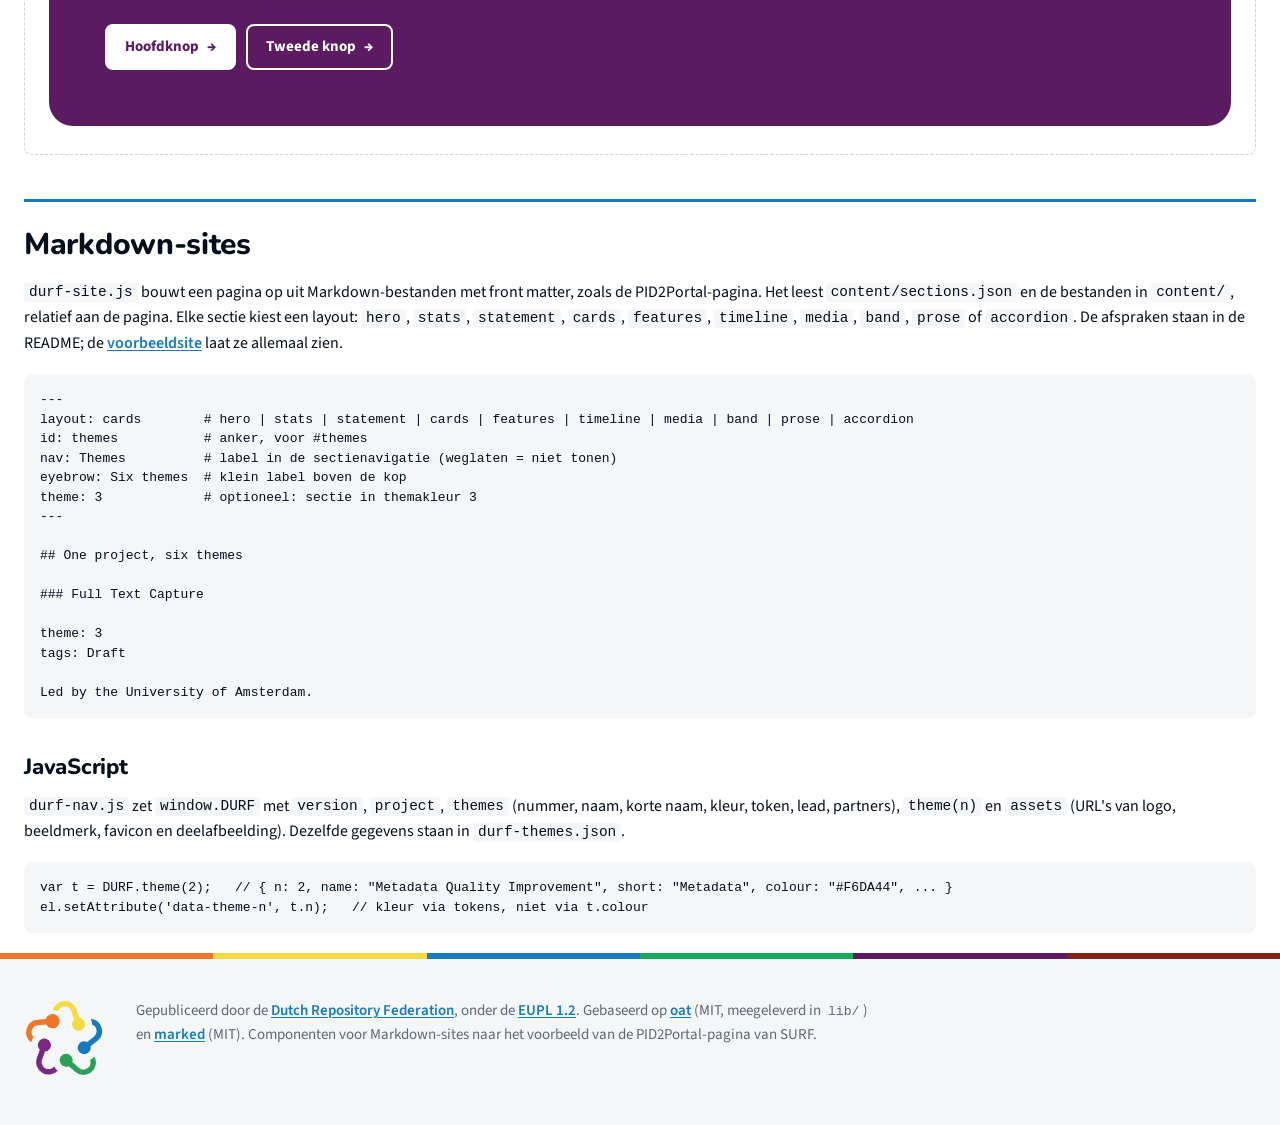
==== commit 7b7fdca2: "Design system 1.1.5: logo without ring text everywhere durf-logo.svg is now the mark without ring te" ====
--- a/index.html
+++ b/index.html
@@ -76,9 +76,10 @@
 <p>Pagina's die oat nog van jsDelivr laden (<code>cdn.jsdelivr.net/npm/@knadh/oat@1.0.0/oat.min.css</code>) blijven werken: het is precies hetzelfde bestand. Optioneel kies je een accent per site met <code>&lt;html data-accent="theme-2"&gt;</code>.</p>
 
 <h1 id="logo">Logo</h1>
-<p>Het logo is volledig vector, zonder rasterbeelden erin. Het beeldmerk bestaat uit vijf puzzelstukken; het ronde logo zet de ringtekst eromheen, als lijnen (Nunito ExtraBold), zodat het overal hetzelfde oogt. Gebruik de bestanden rechtstreeks van deze site.</p>
+<p>Het logo is volledig vector, zonder rasterbeelden erin. Het beeldmerk bestaat uit vijf puzzelstukken. Gebruik overal <code>durf-logo.svg</code>, zonder tekst eromheen. Het ronde logo met ringtekst (als lijnen, Nunito ExtraBold) blijft beschikbaar als <code>durf-logo-ring.svg</code>. Gebruik de bestanden rechtstreeks van deze site.</p>
 <div class="logos">
-  <figure><img src="assets/durf-logo.svg" alt="Het ronde DURF-logo"><figcaption><code>assets/durf-logo.svg</code><br>rond logo met ringtekst</figcaption></figure>
+  <figure><img src="assets/durf-logo.svg" alt="Het DURF-logo"><figcaption><code>assets/durf-logo.svg</code><br>logo, gebruik dit overal</figcaption></figure>
+  <figure><img src="assets/durf-logo-ring.svg" alt="Het ronde DURF-logo met ringtekst"><figcaption><code>assets/durf-logo-ring.svg</code><br>rond logo met ringtekst</figcaption></figure>
   <figure><img src="assets/durf-mark.svg" alt="Het DURF-beeldmerk"><figcaption><code>assets/durf-mark.svg</code><br>beeldmerk, origineel (met C2PA)</figcaption></figure>
   <figure><img src="assets/favicon.svg" alt="Favicon"><figcaption><code>assets/favicon.svg</code><br>vierkant, ook in de topbalk</figcaption></figure>
   <figure><img src="assets/apple-touch-icon.png" alt="App-icoon"><figcaption><code>favicon-32.png</code>, <code>apple-touch-icon.png</code>, <code>durf-mark-512.png</code></figcaption></figure>
--- a/durf.css
+++ b/durf.css
@@ -196,7 +196,7 @@
 /* ---------- 4. Paginakop ---------- */
 .durf-page-head { border-bottom: 1px solid var(--border); padding-block: 2.5rem 2rem; }
 .durf-page-head__inner { display: flex; flex-wrap: wrap; align-items: center; gap: 2rem; }
-.durf-page-head__logo { width: 7rem; height: 7rem; flex: 0 0 auto; }
+.durf-page-head__logo { width: 6rem; height: 6rem; object-fit: contain; flex: 0 0 auto; }
 .durf-page-head__text { flex: 1 1 20rem; min-width: 0; }
 .durf-page-head h1 { margin: 0; font-size: clamp(1.875rem, 1.5rem + 1.5vw, 2.5rem); line-height: 1.1; }
 .durf-page-head .byline { margin: .6rem 0 0; color: var(--muted-foreground); font-weight: 600; }
@@ -309,12 +309,12 @@
 .durf-footer a { font-weight: 600; }
 html[data-embed] .durf-footer, html[data-embed] .durf-page-head { display: none; }
 
-/* Round logo in dark mode: the ring text in #177ABF is too dark on a dark page,
-   so the dark variant (ring text #5BB0EA, same mark) replaces it. */
+/* The logo (durf-logo.svg) is the mark without ring text and works on light and dark.
+   The round logo with ring text (durf-logo-ring.svg) gets a lighter ring text in dark mode. */
 @media (prefers-color-scheme: dark) {
-  :root:not([data-theme="light"]) img[src$="durf-logo.svg"] { content: url("assets/durf-logo-dark.svg"); }
-}
-:root[data-theme="dark"] img[src$="durf-logo.svg"] { content: url("assets/durf-logo-dark.svg"); }
+  :root:not([data-theme="light"]) img[src$="durf-logo-ring.svg"] { content: url("assets/durf-logo-ring-dark.svg"); }
+}
+:root[data-theme="dark"] img[src$="durf-logo-ring.svg"] { content: url("assets/durf-logo-ring-dark.svg"); }
 
 /* SURF-pictogram als masker, in de themakleur of de tekstkleur:
    <span class="durf-pictogram" data-theme-n="3" style="--durf-pictogram: url(.../assets/icons/surf/research/research-01.png)"></span> */
--- a/durf-site.css
+++ b/durf-site.css
@@ -260,11 +260,11 @@
 .durf-footer.durf-footer--site { margin-top: 0; padding: 0; border-top: 0; background: var(--surface); color: var(--muted-foreground); font-size: .9375rem; }
 .durf-footer--site > .durf-colour-strip { height: .375rem; }
 .durf-footer__inner { display: grid; grid-template-columns: auto minmax(0, 1fr); gap: 2rem; align-items: start; padding-block: 2.5rem 3rem; }
-.durf-footer__logo { width: 6.5rem; height: auto; display: block; }
+.durf-footer__logo { width: 5rem; height: auto; display: block; }
 .durf-footer__text { max-width: var(--reading-width); }
 .durf-footer__text p { margin: 0 0 .75rem; }
 .durf-footer__text strong { color: var(--foreground); }
-@media (max-width: 40rem) { .durf-footer__inner { grid-template-columns: minmax(0, 1fr); gap: 1.25rem; } .durf-footer__logo { width: 5rem; } }
+@media (max-width: 40rem) { .durf-footer__inner { grid-template-columns: minmax(0, 1fr); gap: 1.25rem; } .durf-footer__logo { width: 4rem; } }
 
 .durf-loading { padding: 4rem 1.5rem; text-align: center; color: var(--muted-foreground); }
 
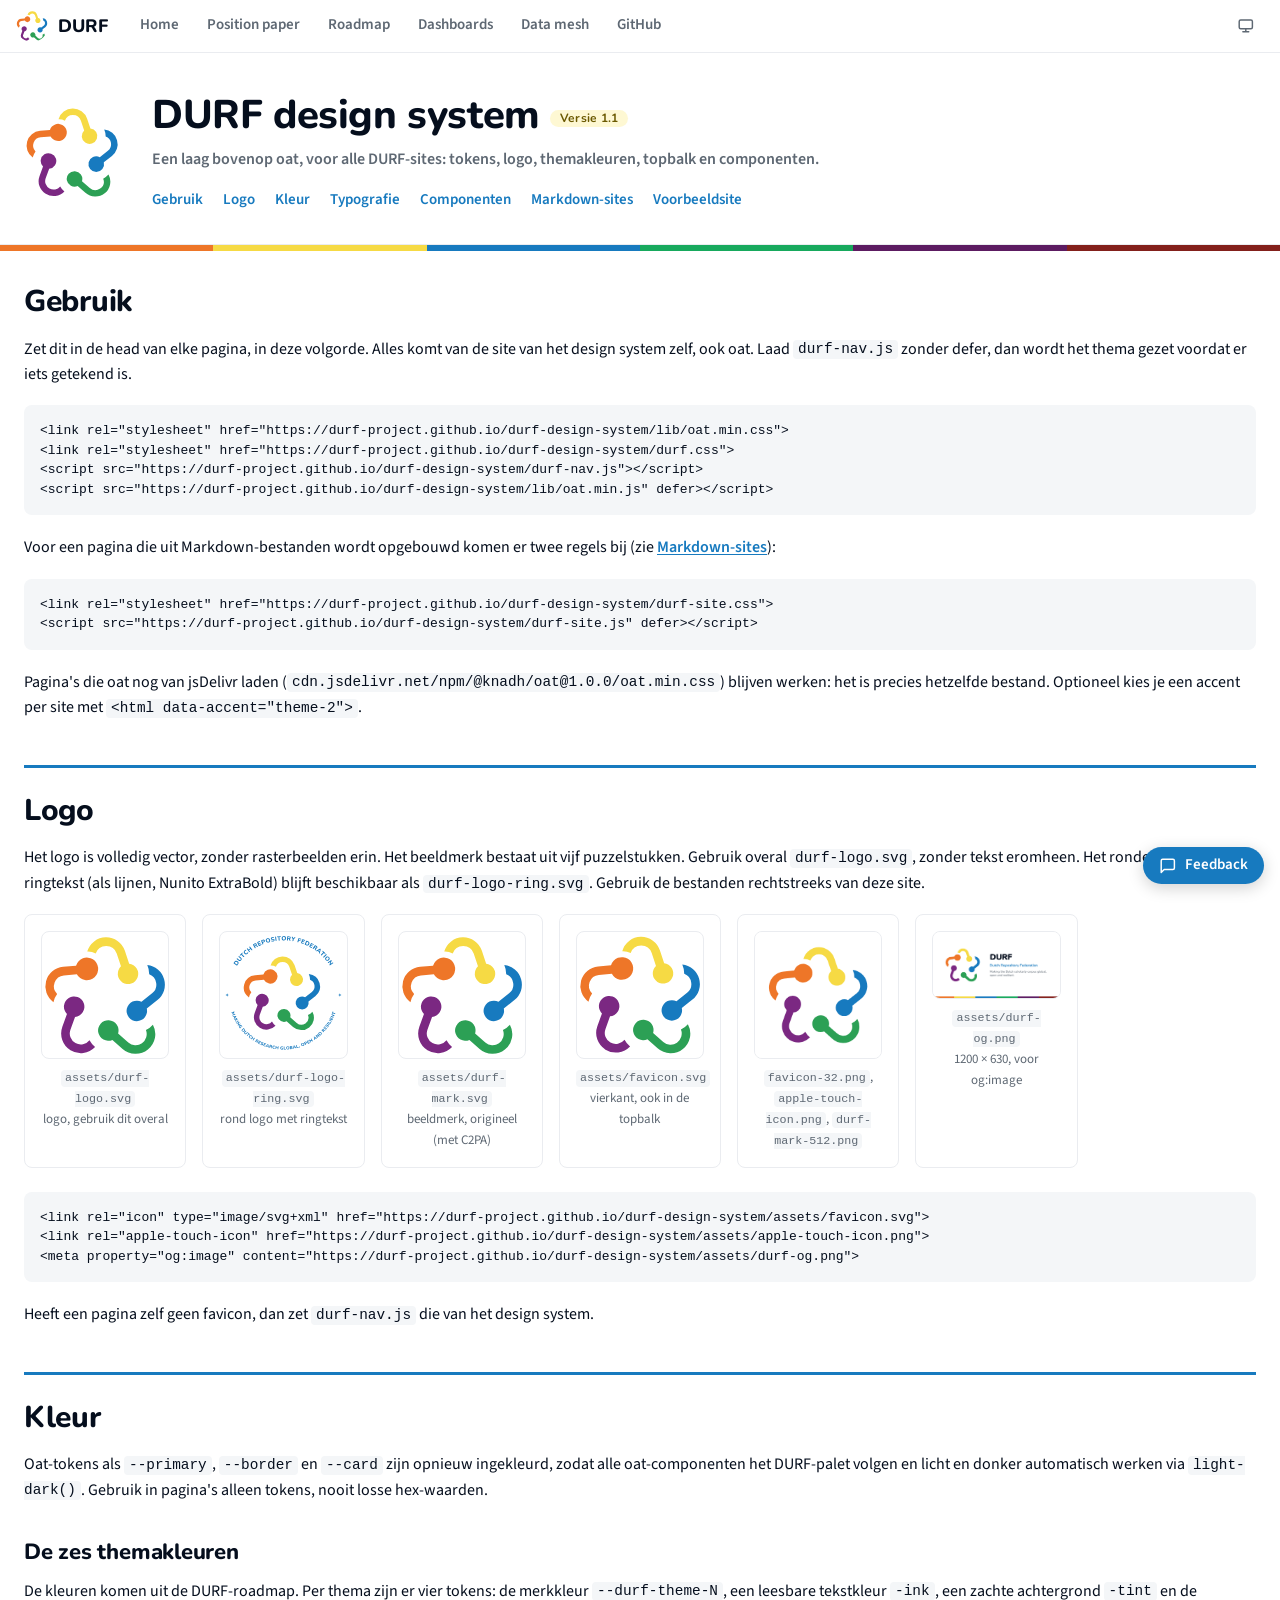
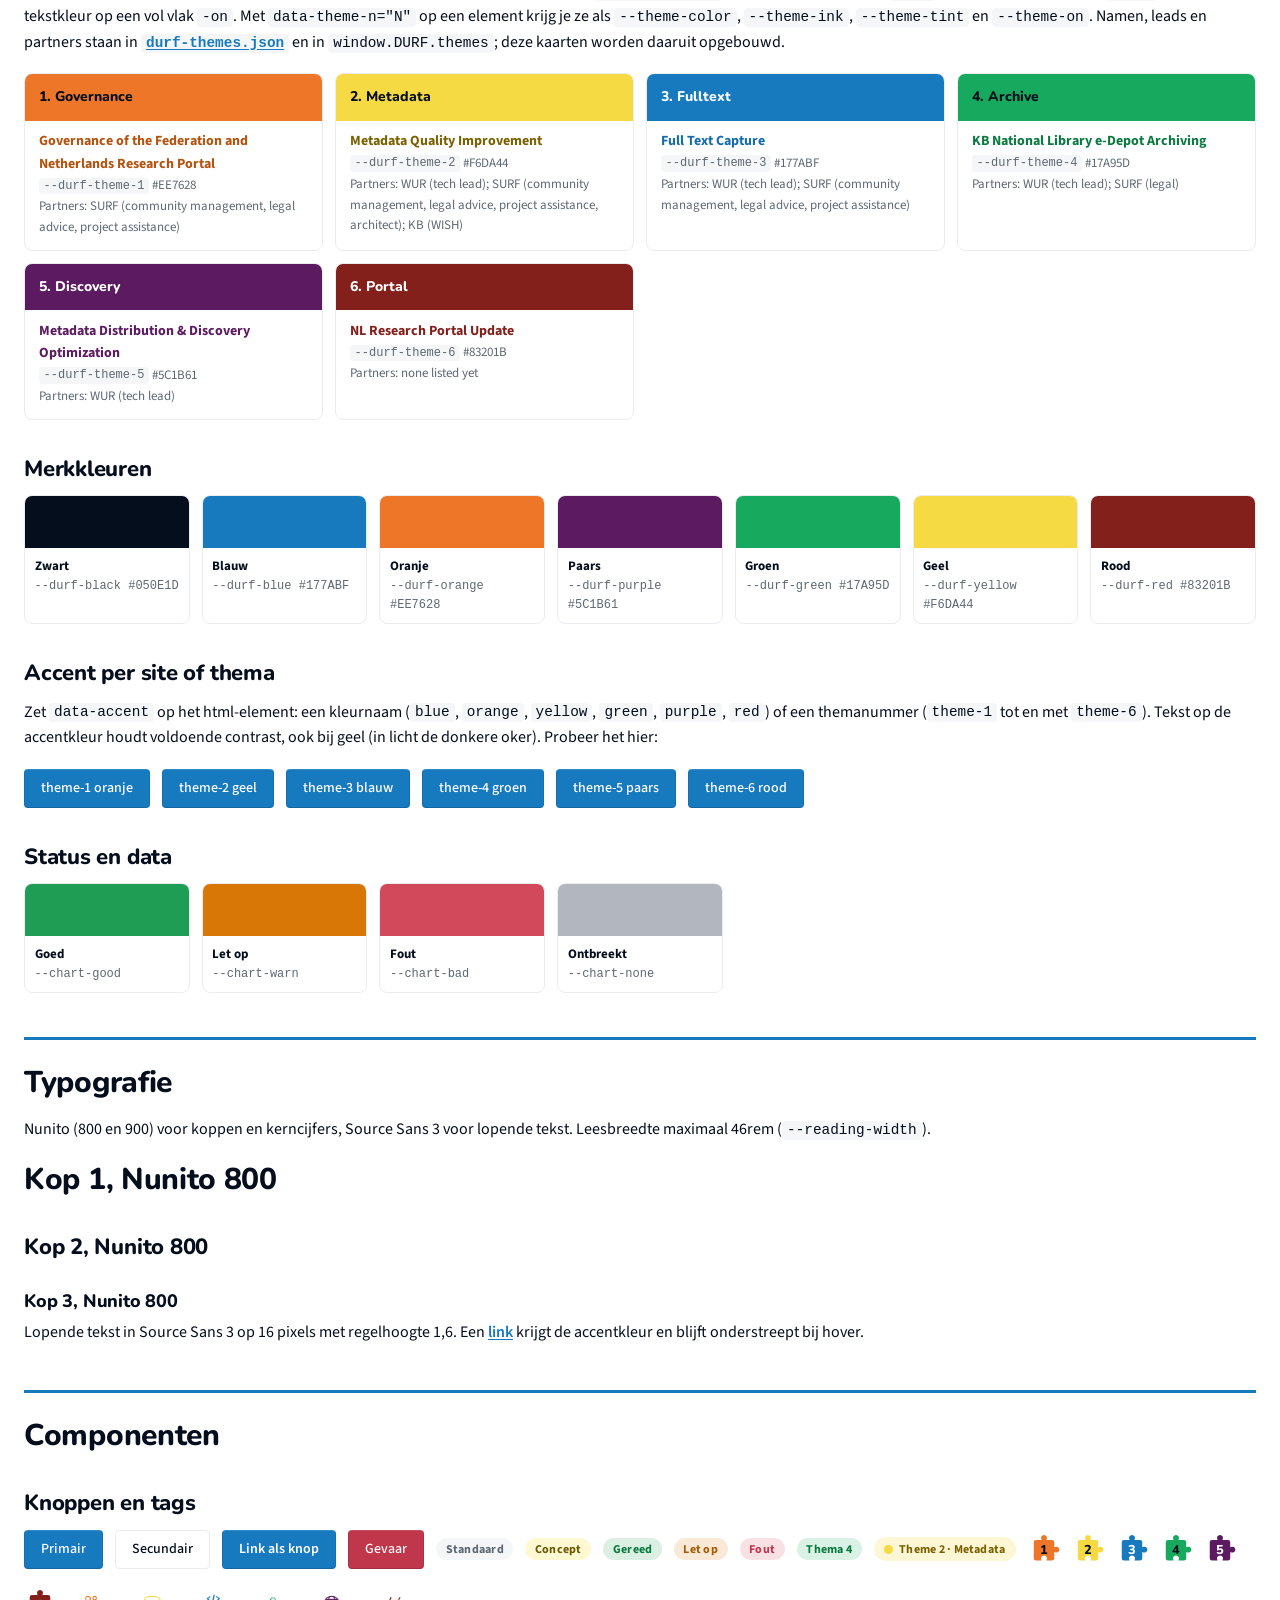
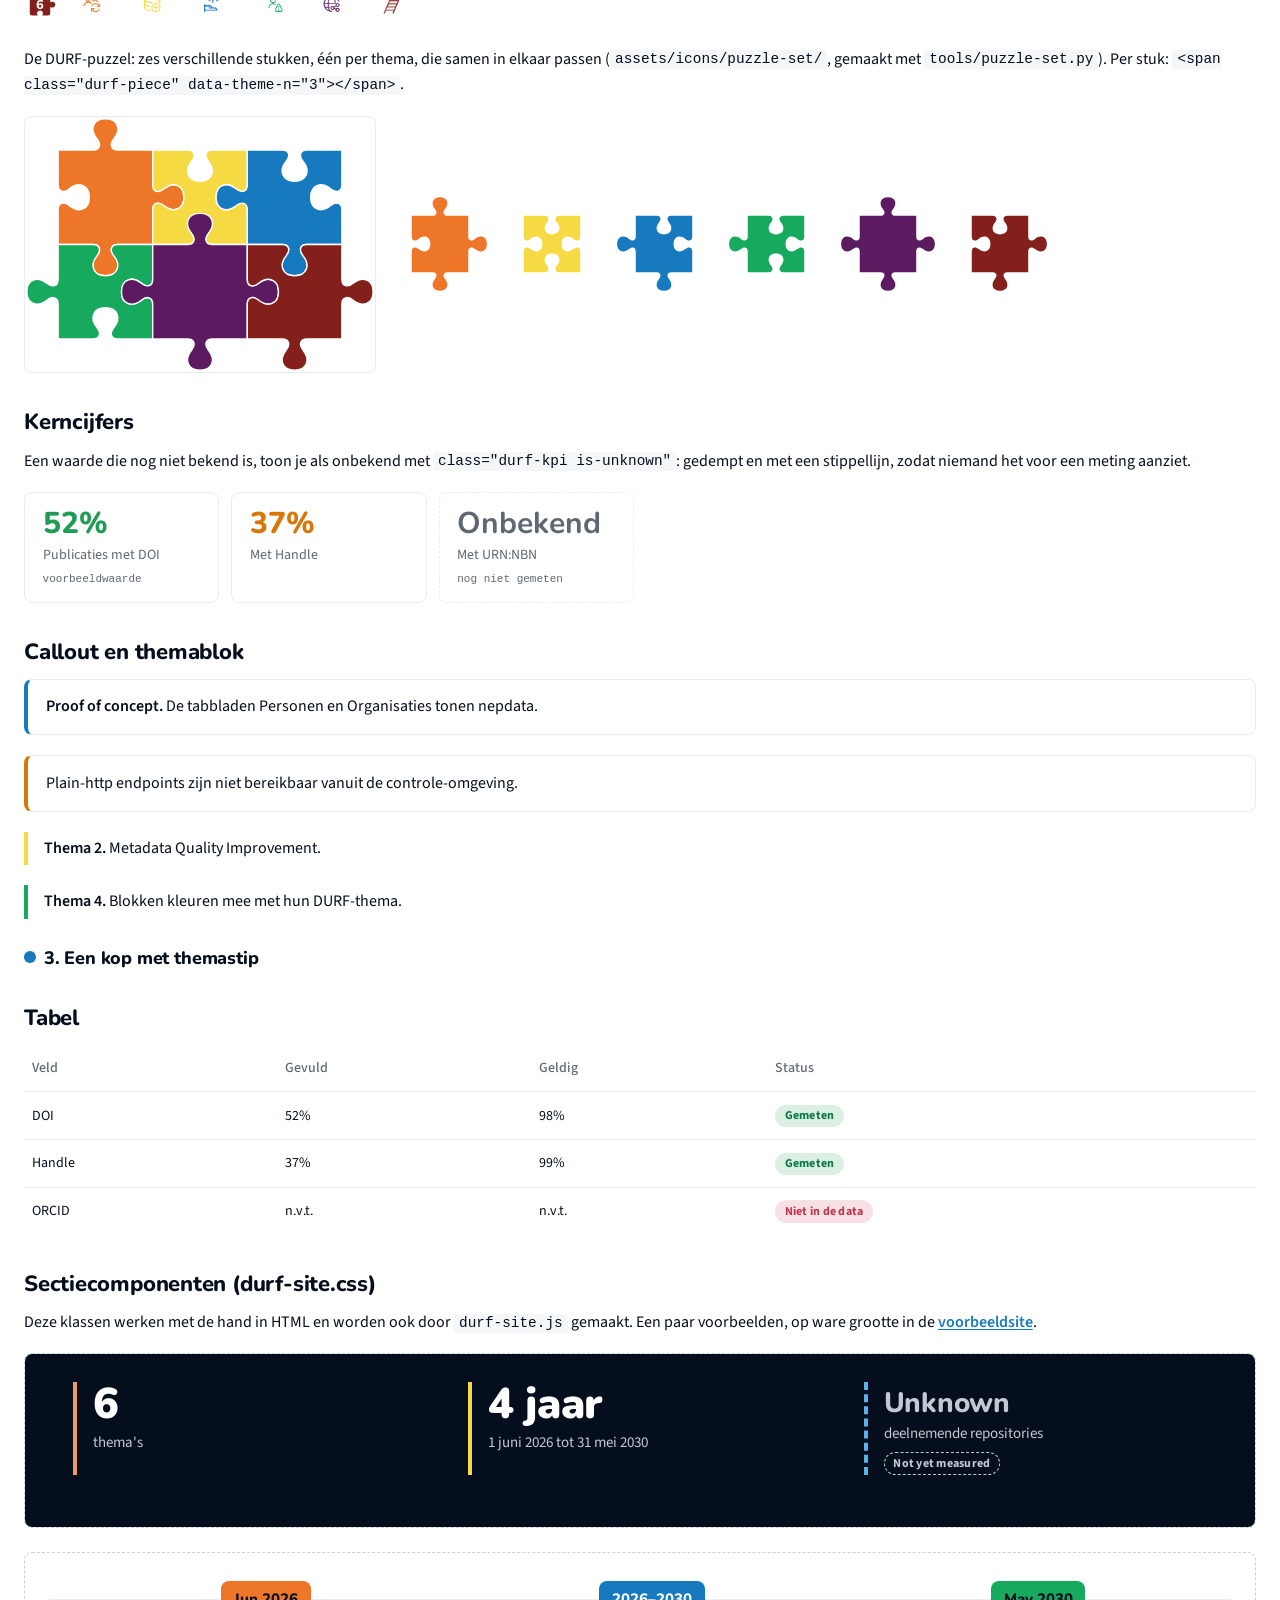
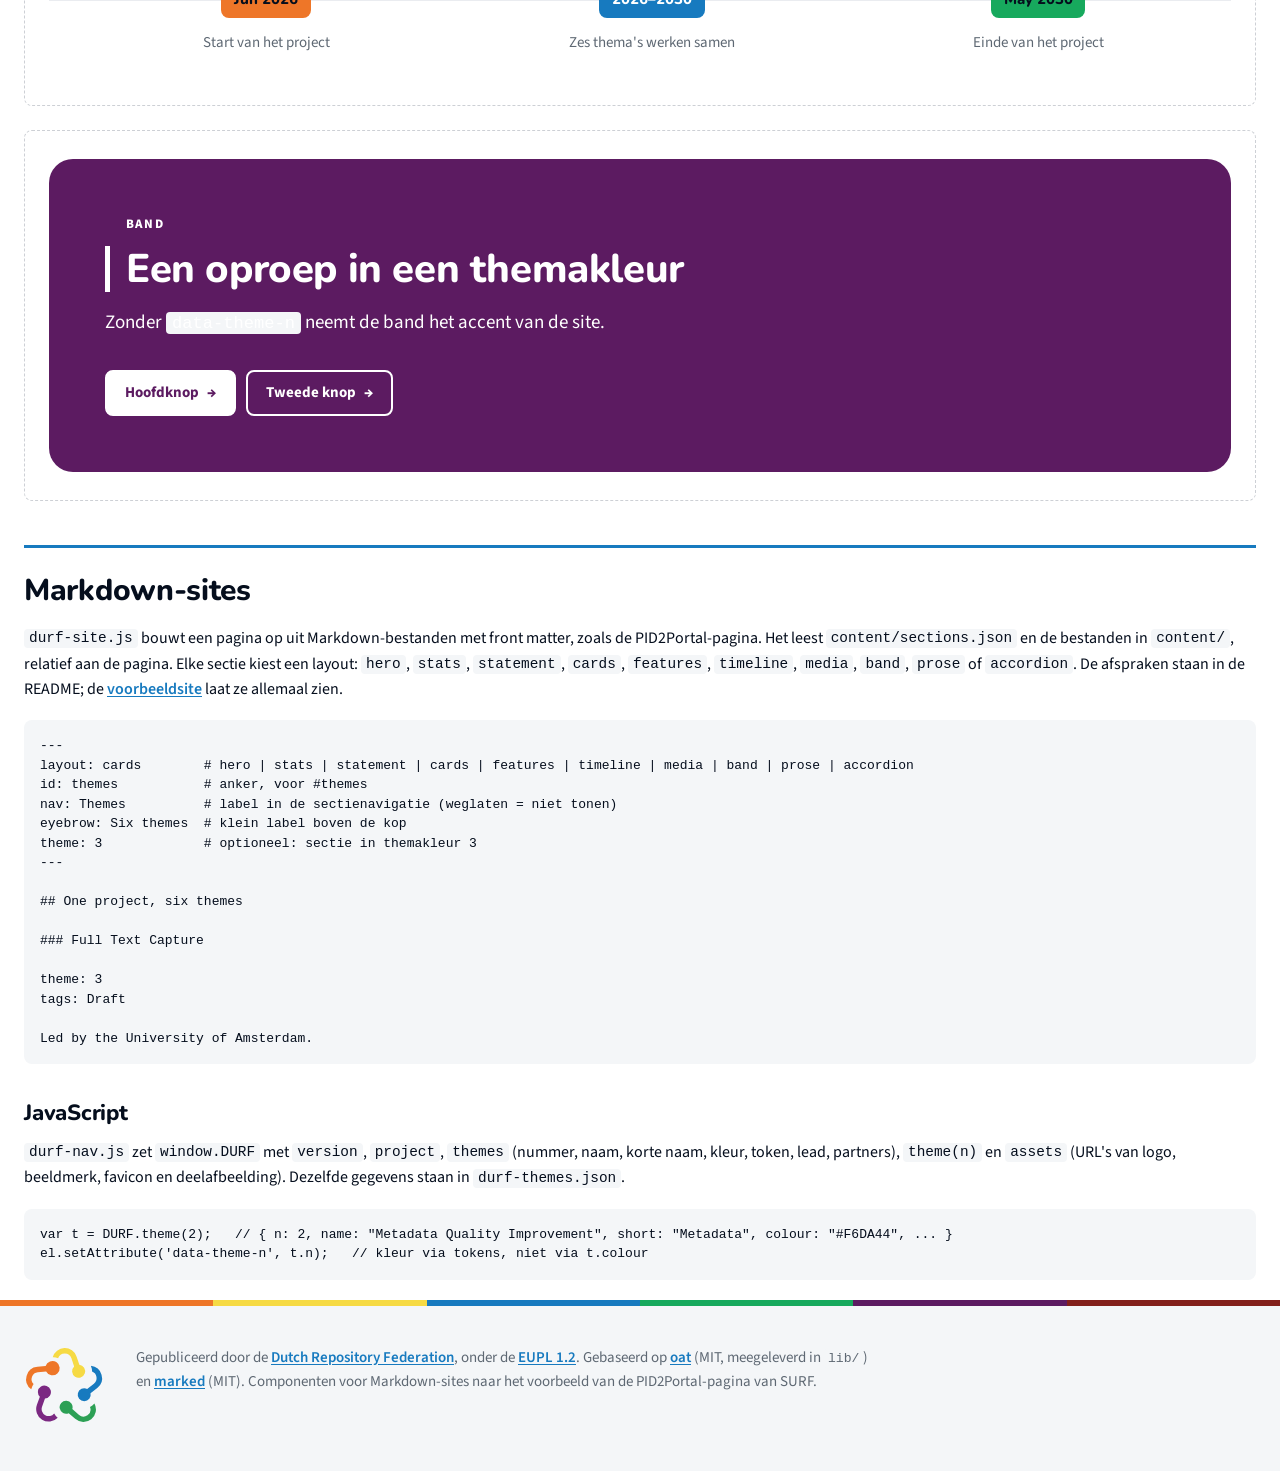
==== commit b27765a6: "Design system 1.1.6: the DURF puzzle, six pieces that fit together Six different jigsaw pieces, one " ====
--- a/index.html
+++ b/index.html
@@ -154,6 +154,11 @@
   <span class="durf-puzzle" data-theme-n="1">1</span> <span class="durf-puzzle" data-theme-n="2">2</span> <span class="durf-puzzle" data-theme-n="3">3</span> <span class="durf-puzzle" data-theme-n="4">4</span> <span class="durf-puzzle" data-theme-n="5">5</span> <span class="durf-puzzle" data-theme-n="6">6</span>
   <span class="durf-pictogram" data-theme-n="1" style="--durf-pictogram:url(assets/icons/surf/collaboration/collaboration-05.png)" title="collaboration-05"></span> <span class="durf-pictogram" data-theme-n="2" style="--durf-pictogram:url(assets/icons/surf/data/data-02.png)" title="data-02"></span> <span class="durf-pictogram" data-theme-n="3" style="--durf-pictogram:url(assets/icons/surf/research/research-01.png)" title="research-01"></span> <span class="durf-pictogram" data-theme-n="4" style="--durf-pictogram:url(assets/icons/surf/security/security-03.png)" title="security-03"></span> <span class="durf-pictogram" data-theme-n="5" style="--durf-pictogram:url(assets/icons/surf/network/network-04.png)" title="network-04"></span> <span class="durf-pictogram" data-theme-n="6" style="--durf-pictogram:url(assets/icons/surf/strategy/strategy-07.png)" title="strategy-07"></span>
 </div>
+<p>De DURF-puzzel: zes verschillende stukken, één per thema, die samen in elkaar passen (<code>assets/icons/puzzle-set/</code>, gemaakt met <code>tools/puzzle-set.py</code>). Per stuk: <code>&lt;span class="durf-piece" data-theme-n="3"&gt;&lt;/span&gt;</code>.</p>
+<div class="row" style="display:flex;flex-wrap:wrap;gap:1rem;align-items:center">
+  <img src="assets/icons/puzzle-set/puzzle-set.svg" alt="De zes themastukken in elkaar" style="width:min(100%,22rem)">
+  <span class="durf-piece" data-theme-n="1"></span><span class="durf-piece" data-theme-n="2"></span><span class="durf-piece" data-theme-n="3"></span><span class="durf-piece" data-theme-n="4"></span><span class="durf-piece" data-theme-n="5"></span><span class="durf-piece" data-theme-n="6"></span>
+</div>
 
 <h2>Kerncijfers</h2>
 <p>Een waarde die nog niet bekend is, toon je als onbekend met <code>class="durf-kpi is-unknown"</code>: gedempt en met een stippellijn, zodat niemand het voor een meting aanziet.</p>
--- a/durf.css
+++ b/durf.css
@@ -296,6 +296,26 @@
   -webkit-mask: url("assets/icons/puzzle-piece.svg") center / contain no-repeat;
           mask: url("assets/icons/puzzle-piece.svg") center / contain no-repeat;
 }
+/* De DURF-puzzel: zes verschillende stukken, één per thema, die samen een puzzel van 3 x 2 vormen
+   (thema 1-3 boven, 4-6 onder). Alle stukken hebben hetzelfde kader (assets/icons/puzzle-set/,
+   viewBox -35 -35 170 170), dus stukken op (kolom*100, rij*100) passen precies in elkaar.
+   <span class="durf-piece" data-theme-n="3"></span>; grootte via --durf-piece-size. */
+.durf-piece {
+  --durf-piece-size: 6rem;
+  display: inline-block; flex: 0 0 auto; vertical-align: middle;
+  width: var(--durf-piece-size); height: var(--durf-piece-size);
+  background: var(--puzzle-color, var(--theme-color, var(--accent-solid)));
+  -webkit-mask: var(--durf-piece) center / contain no-repeat;
+          mask: var(--durf-piece) center / contain no-repeat;
+  -webkit-print-color-adjust: exact; print-color-adjust: exact;
+}
+.durf-piece[data-theme-n="1"] { --durf-piece: url("assets/icons/puzzle-set/piece-1.svg"); }
+.durf-piece[data-theme-n="2"] { --durf-piece: url("assets/icons/puzzle-set/piece-2.svg"); }
+.durf-piece[data-theme-n="3"] { --durf-piece: url("assets/icons/puzzle-set/piece-3.svg"); }
+.durf-piece[data-theme-n="4"] { --durf-piece: url("assets/icons/puzzle-set/piece-4.svg"); }
+.durf-piece[data-theme-n="5"] { --durf-piece: url("assets/icons/puzzle-set/piece-5.svg"); }
+.durf-piece[data-theme-n="6"] { --durf-piece: url("assets/icons/puzzle-set/piece-6.svg"); }
+
 @media print { .durf-puzzle::before { -webkit-print-color-adjust: exact; print-color-adjust: exact; } }
 
 /* Kleurstrook met de zes themakleuren, als merkaccent (bijvoorbeeld boven de voet) */
